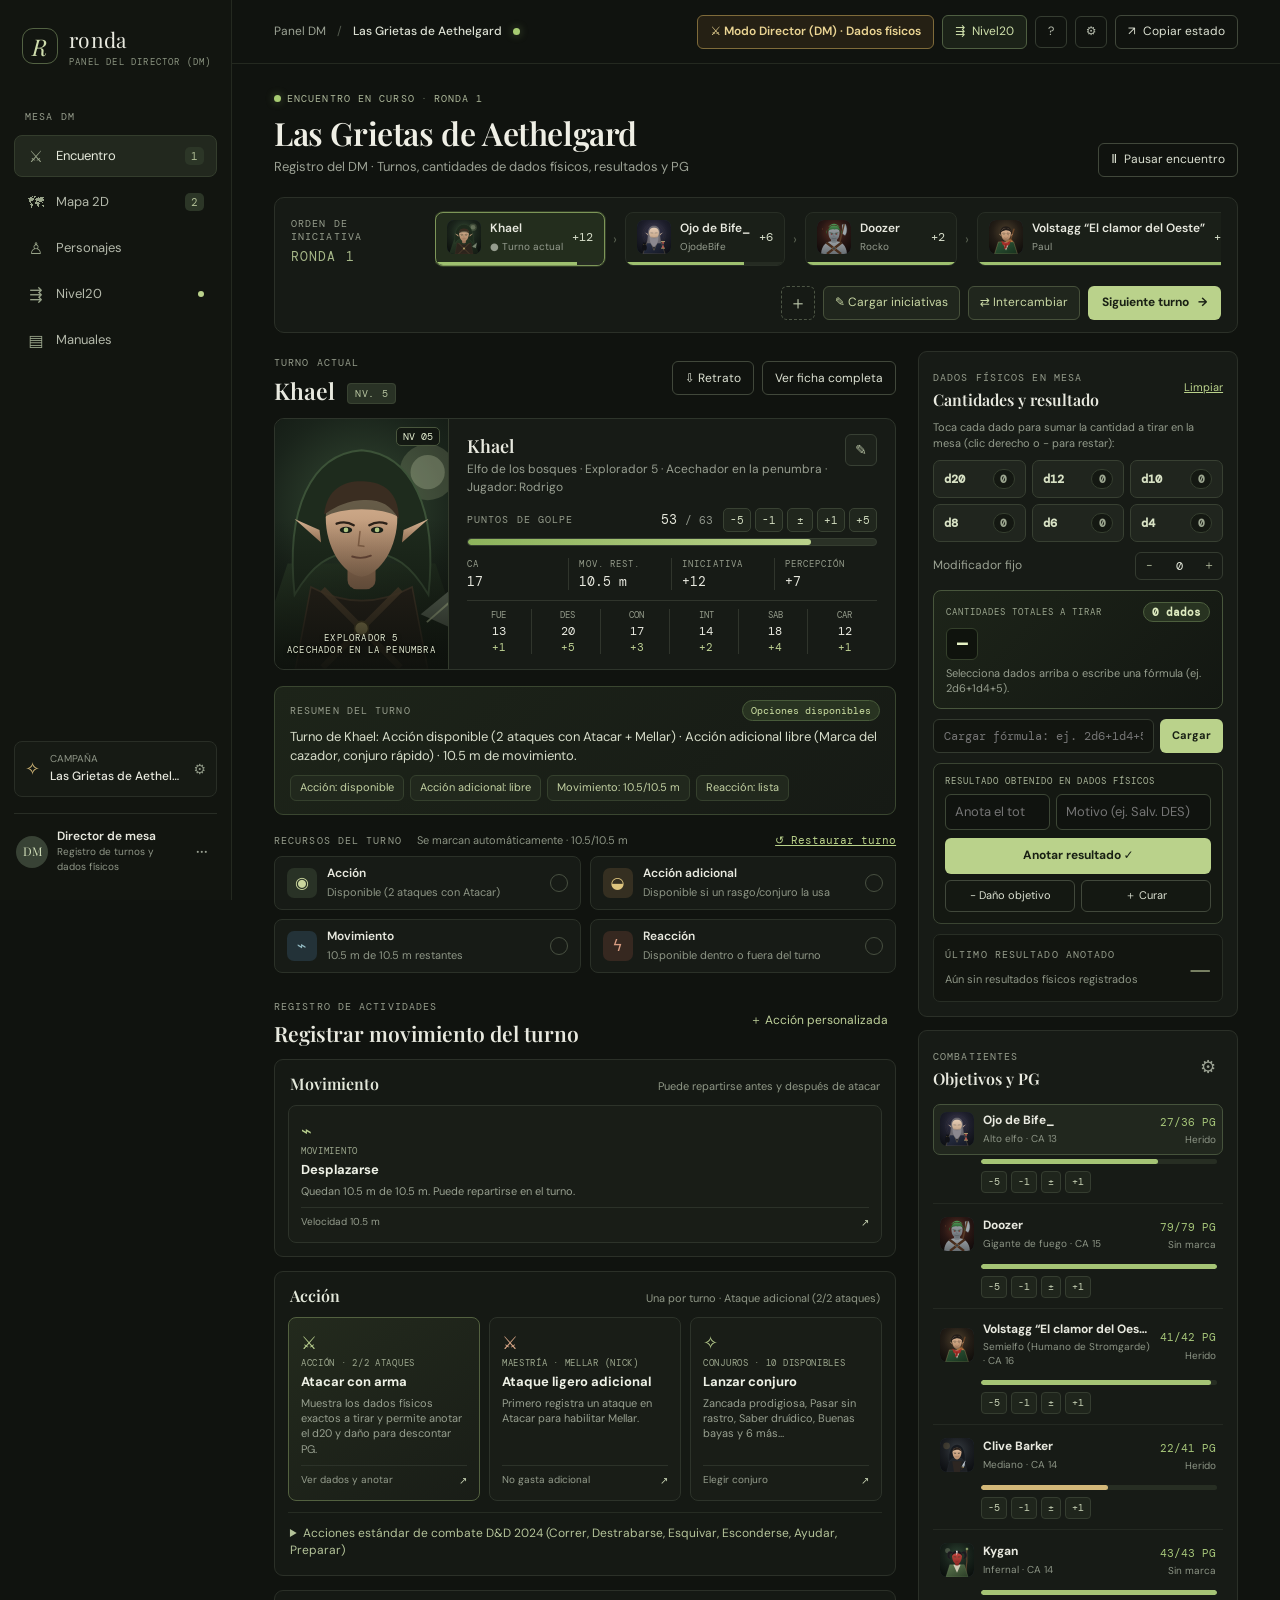
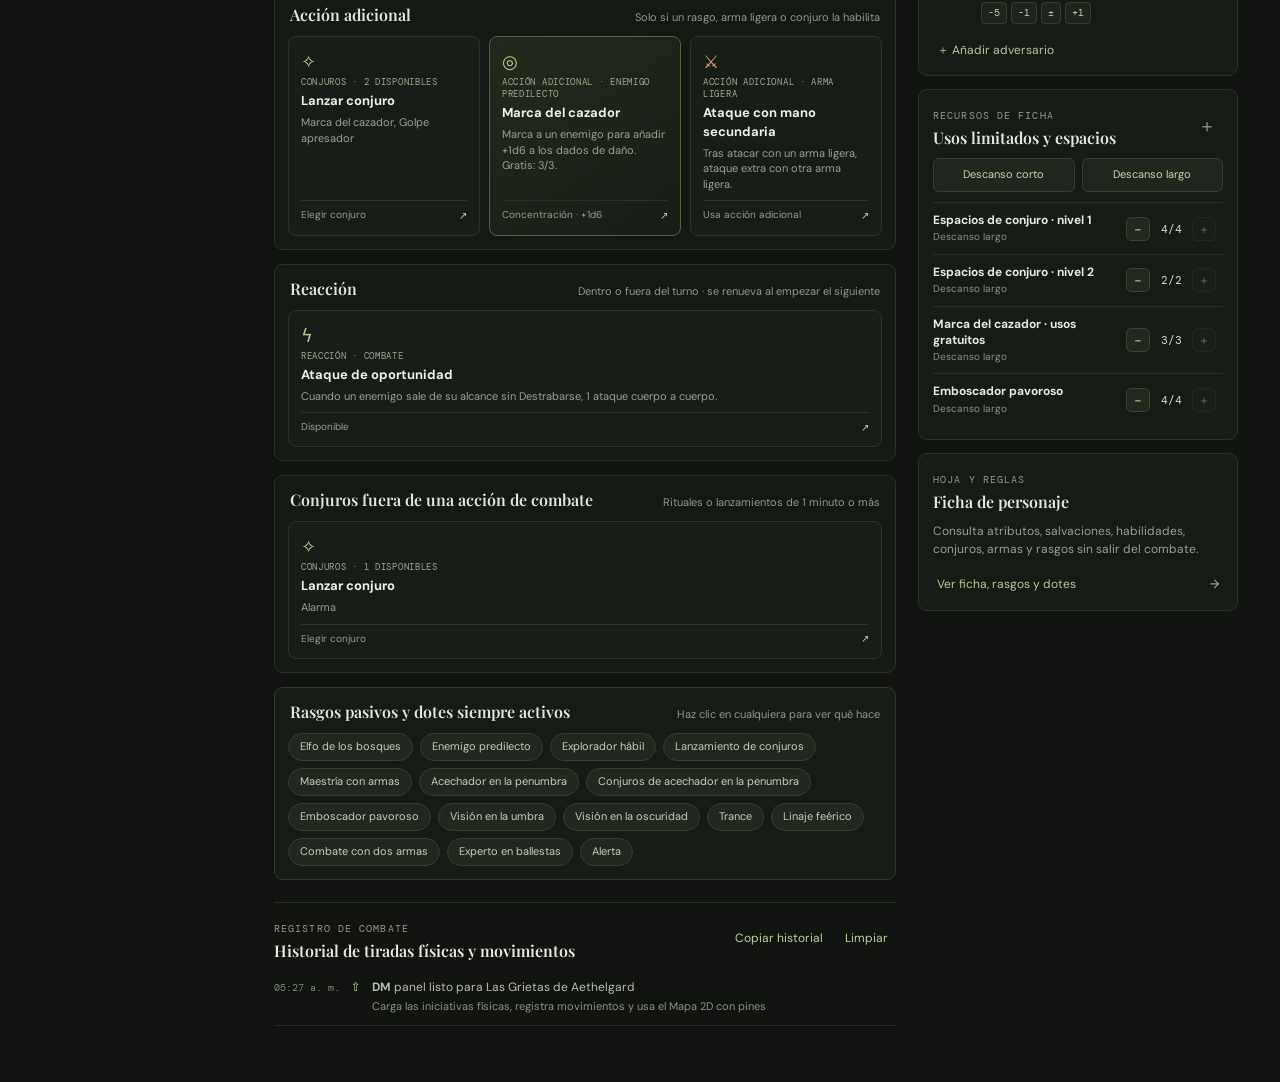
==== index.html @ b32a742f "Initial commit: Ronda DM D&D 2024 Chrome Extension + 2D Map + Fog of War" ====
<!doctype html>
<html lang="es">
<head>
  <meta charset="utf-8">
  <meta name="viewport" content="width=device-width, initial-scale=1">
  <meta name="theme-color" content="#10130f">
  <title>Ronda — Panel del DM · D&amp;D 2024</title>
  <link rel="preconnect" href="https://fonts.googleapis.com">
  <link rel="preconnect" href="https://fonts.gstatic.com" crossorigin>
  <link href="https://fonts.googleapis.com/css2?family=DM+Mono:wght@400;500&family=DM+Sans:wght@400;500;600;700&family=Playfair+Display:wght@600;700&display=swap" rel="stylesheet">
  <link rel="stylesheet" href="styles.css">
</head>
<body>
  <div class="app-shell">
    <aside class="sidebar">
      <a class="brand" href="#top" id="brandHome">
        <span class="brand-mark">R</span>
        <span>ronda<small>PANEL DEL DIRECTOR (DM)</small></span>
      </a>
      <div class="nav-label">MESA DM</div>
      <button type="button" class="nav-item active" id="encounterNav" title="Ir al encuentro (tecla 1)">
        <span>⚔</span> <span class="nav-text">Encuentro</span> <kbd>1</kbd>
      </button>
      <button type="button" class="nav-item" id="mapNav" title="Abrir Mapa 2D con pines (tecla 2)">
        <span>🗺</span> <span class="nav-text">Mapa 2D</span> <kbd>2</kbd>
      </button>
      <button type="button" class="nav-item" id="charactersNav" title="Importar o editar personajes">
        <span>♙</span> <span class="nav-text">Personajes</span>
      </button>
      <button type="button" class="nav-item" id="nivel20Nav" title="Enlace rápido a Nivel20">
        <span>⇶</span> <span class="nav-text">Nivel20</span> <span class="nav-dot"></span>
      </button>
      <button type="button" class="nav-item" id="manualsNav" title="Manuales y contenido JSON">
        <span>▤</span> <span class="nav-text">Manuales</span>
      </button>

      <div class="sidebar-bottom">
        <button type="button" class="campaign" id="campaignBtn" title="Ajustes de campaña y reinicio">
          <div class="campaign-icon">✧</div>
          <div>
            <small>CAMPAÑA</small>
            <b id="campaignSidebarName">Las Grietas de Aethelgard</b>
          </div>
          <span>⚙</span>
        </button>
        <div class="user-row">
          <div class="avatar">DM</div>
          <span>
            <strong>Director de mesa</strong>
            <small>Registro de turnos y dados físicos</small>
          </span>
          <button type="button" id="userOptionsBtn" aria-label="Ajustes de mesa" title="Ajustes de mesa">···</button>
        </div>
      </div>
    </aside>

    <main class="main" id="top">
      <header class="topbar">
        <div class="breadcrumb">
          Panel DM <span>/</span> <b id="breadcrumbName">Las Grietas de Aethelgard</b>
          <i class="live-dot" id="liveDot"></i>
        </div>
        <div class="top-actions">
          <span class="dm-mode-badge">⚔ Modo Director (DM) · Dados físicos</span>
          <button type="button" class="outline-btn n20-pill" id="syncNivel20TabBtn" hidden title="Leer y actualizar el personaje abierto en tu pestaña de Nivel20">
            ⟳ <span>Sincronizar Nivel20</span>
          </button>
          <button type="button" class="outline-btn n20-pill" id="nivel20TopBtn" title="Abrir campaña en Nivel20">
            ⇶ <span>Nivel20</span>
          </button>
          <button type="button" class="icon-btn" id="helpBtn" title="Guía rápida">?</button>
          <button type="button" class="icon-btn" id="settingsBtnTop" title="Ajustes y reinicio del encuentro">⚙</button>
          <button type="button" class="invite-btn" id="shareBtn" title="Copiar orden de iniciativa y estado">↗ <span>Copiar estado</span></button>
        </div>
      </header>

      <section class="content">
        <div class="page-heading">
          <div>
            <div class="eyebrow">
              <span class="live-dot"></span>
              <span id="encounterStatusLabel">ENCUENTRO EN CURSO</span>
              <span class="sep">·</span>
              <span id="eyebrowRound">RONDA 1</span>
            </div>
            <h1 id="campaignTitle">Las Grietas de Aethelgard</h1>
            <p id="campaignSubtitle">Registro del DM · Turnos, cantidades de dados físicos, resultados y PG</p>
          </div>
          <div class="heading-actions">
            <button type="button" class="outline-btn" id="finishBtn">Ⅱ <span>Pausar encuentro</span></button>
          </div>
        </div>

        <div class="initiative-strip">
          <div class="strip-title">
            ORDEN DE INICIATIVA
            <span id="roundLabel">RONDA 1</span>
          </div>
          <div class="initiative-list" id="initiativeList"></div>
          <div class="initiative-controls">
            <button type="button" class="add-combatant" id="addCombatant" title="Añadir adversario">＋</button>
            <button type="button" class="roll-initiative" id="editInitiativeBtn" title="Cargar iniciativas físicas manualmente y ordenar de mayor a menor">✎ Cargar iniciativas</button>
            <button type="button" class="roll-initiative" id="swapInitiativeBtn" title="Intercambiar lugar entre dos combatientes (ej. dote Alerta)">⇄ Intercambiar</button>
            <button type="button" class="next-turn" id="nextTurn" title="Avanzar al siguiente combatiente en iniciativa">Siguiente turno <span>→</span></button>
          </div>
        </div>

        <div class="swap-banner" id="swapBanner" hidden>
          <div>
            <b>⇄ Modo intercambio de iniciativa (dote Alerta)</b>
            <span id="swapBannerText">Haz clic en el primer combatiente en la barra de iniciativa y luego en el segundo para intercambiar sus puestos.</span>
          </div>
          <button type="button" class="outline-btn" id="cancelSwapBtn">Cancelar</button>
        </div>

        <div class="inspect-banner" id="inspectBanner" hidden>
          <div class="inspect-banner-text">
            <b>Modo inspección</b>
            <span id="inspectBannerDetail">Estás viendo otra ficha sin cambiar el orden de iniciativa. Puedes registrar su Reacción o ajustar sus PG.</span>
          </div>
          <div class="inspect-banner-actions">
            <button type="button" class="outline-btn" id="returnToActiveTurn">Volver al turno actual</button>
            <button type="button" class="primary-btn" id="setAsActiveTurn">Pasar turno aquí</button>
          </div>
        </div>

        <div class="battle-layout" id="encounterView">
          <div class="turn-column">
            <div class="section-head">
              <div>
                <span class="section-kicker" id="turnKicker">TURNO ACTUAL</span>
                <h2 id="characterHeading">Khael <span class="level-tag">NV. 5</span></h2>
              </div>
              <div class="head-btn-group">
                <button type="button" class="outline-btn" id="exportPortraitBtn" title="Descargar imagen del personaje">⇩ Retrato</button>
                <button type="button" class="outline-btn" id="sheetDetails">Ver ficha completa</button>
              </div>
            </div>

            <div class="character-card">
              <div class="char-portrait" id="charPortraitBox">
                <img id="charPortraitImg" class="portrait-img" alt="Retrato del personaje" hidden>
                <div class="portrait-overlay"></div>
                <div class="rune" id="charRune">✳</div>
                <div class="portrait-caption" id="portraitCaption">EXPLORADOR 5</div>
                <span class="portrait-level" id="portraitLevel">NV 05</span>
              </div>
              <div class="char-info">
                <div class="char-title">
                  <div>
                    <h3 id="charCardName">Khael</h3>
                    <div class="muted" id="charCardMeta">Elfo de los bosques · Explorador 5</div>
                  </div>
                  <button type="button" class="edit-btn" id="editCharacter" title="Editar combatiente y retrato">✎</button>
                </div>

                <div class="hp-row">
                  <span>PUNTOS DE GOLPE</span>
                  <div class="hp-controls">
                    <b id="hpText">53 <small>/ 63</small></b>
                    <div class="hp-quick-btns" id="cardHpBtns">
                      <button type="button" id="hpMinus5" title="Restar 5 PG">-5</button>
                      <button type="button" id="hpMinus1" title="Restar 1 PG">-1</button>
                      <button type="button" id="hpCustomBtn" title="Aplicar daño o curación exacta">±</button>
                      <button type="button" id="hpPlus1" title="Sumar 1 PG">+1</button>
                      <button type="button" id="hpPlus5" title="Sumar 5 PG">+5</button>
                    </div>
                  </div>
                </div>
                <div class="hp-bar"><i style="width:84%" id="hpBar"></i></div>

                <div class="stat-row">
                  <div><span>CA</span><b id="statAc">17</b></div>
                  <div><span>MOV. REST.</span><b id="statMove">10.5 m</b></div>
                  <div><span>INICIATIVA</span><b id="statInit">+12</b></div>
                  <div><span>PERCEPCIÓN</span><b id="statPerc">+7</b></div>
                </div>
                <div class="ability-row" id="abilityRow"></div>
                <div class="condition-badges" id="conditionBadges"></div>
              </div>
            </div>

            <div class="turn-guide" id="turnGuide">
              <div class="turn-guide-head">
                <span class="section-kicker">RESUMEN DEL TURNO</span>
                <span class="guide-badge" id="turnGuideStatus">Turno disponible</span>
              </div>
              <p id="turnGuideText"></p>
              <div class="guide-chips" id="turnGuideChips"></div>
            </div>

            <div class="resources">
              <div class="resource-label">
                <span>RECURSOS DEL TURNO <small id="resourceSummary">Se marcan automáticamente al registrar cada movimiento</small></span>
                <button type="button" class="mini-link" id="resetTurnResourcesBtn" title="Restaurar recursos de este turno">↺ Restaurar turno</button>
              </div>
              <div class="resource-grid">
                <div class="resource" data-resource="action">
                  <span class="resource-icon">◉</span>
                  <span><b>Acción</b><small>Disponible</small></span>
                  <i></i>
                </div>
                <div class="resource" data-resource="bonus">
                  <span class="resource-icon bonus-icon">◒</span>
                  <span><b>Acción adicional</b><small>Si un rasgo la permite</small></span>
                  <i></i>
                </div>
                <div class="resource" data-resource="movement">
                  <span class="resource-icon move-icon">⌁</span>
                  <span><b>Movimiento</b><small>10.5 m restantes</small></span>
                  <i></i>
                </div>
                <div class="resource" data-resource="reaction">
                  <span class="resource-icon react-icon">ϟ</span>
                  <span><b>Reacción</b><small>Disponible dentro o fuera de tu turno</small></span>
                  <i></i>
                </div>
              </div>
            </div>

            <div class="action-area">
              <div class="action-heading">
                <div>
                  <span class="section-kicker">REGISTRO DE ACTIVIDADES</span>
                  <h2>Registrar movimiento del turno</h2>
                </div>
                <button type="button" class="text-btn" id="customAction">＋ Acción personalizada</button>
              </div>

              <div class="action-categories" id="actionGrid">
                <section class="action-group" data-action-group="movement">
                  <div class="group-heading">
                    <b>Movimiento</b>
                    <small>Puede repartirse antes y después de atacar</small>
                  </div>
                  <div class="action-grid" id="movementActions"></div>
                </section>

                <section class="action-group" data-action-group="action">
                  <div class="group-heading">
                    <b>Acción</b>
                    <small id="mainActionGroupHint">Una por turno</small>
                  </div>
                  <div class="action-grid" id="mainActions"></div>
                  <details class="standard-actions-box">
                    <summary>Acciones estándar de combate D&amp;D 2024 (Correr, Destrabarse, Esquivar, Esconderse, Ayudar, Preparar)</summary>
                    <div class="action-grid standard-grid" id="standardActions"></div>
                  </details>
                </section>

                <section class="action-group" data-action-group="bonus">
                  <div class="group-heading">
                    <b>Acción adicional</b>
                    <small>Solo si un rasgo, arma ligera o conjuro la habilita</small>
                  </div>
                  <div class="action-grid" id="bonusActions"></div>
                </section>

                <section class="action-group" data-action-group="reaction">
                  <div class="group-heading">
                    <b>Reacción</b>
                    <small>Dentro o fuera del turno · se renueva al empezar el siguiente</small>
                  </div>
                  <div class="action-grid" id="reactionActions"></div>
                </section>

                <section class="action-group" data-action-group="other">
                  <div class="group-heading">
                    <b>Conjuros fuera de una acción de combate</b>
                    <small>Rituales o lanzamientos de 1 minuto o más</small>
                  </div>
                  <div class="action-grid" id="otherActions"></div>
                </section>

                <section class="action-group passive-group" data-action-group="passive">
                  <div class="group-heading">
                    <b>Rasgos pasivos y dotes siempre activos</b>
                    <small>Haz clic en cualquiera para ver qué hace</small>
                  </div>
                  <div class="passive-traits" id="passiveTraits"></div>
                </section>
              </div>
            </div>

            <div class="log-panel">
              <div class="log-head">
                <div>
                  <span class="section-kicker">REGISTRO DE COMBATE</span>
                  <b>Historial de tiradas físicas y movimientos</b>
                </div>
                <div class="log-actions">
                  <button type="button" class="text-btn" id="copyLogBtn">Copiar historial</button>
                  <button type="button" class="text-btn" id="clearLog">Limpiar</button>
                </div>
              </div>
              <div class="log-list" id="logList"></div>
            </div>
          </div>

          <aside class="right-column">
            <!-- PANEL DE DADOS FÍSICOS: CANTIDADES TOTALES + ANOTAR RESULTADO -->
            <div class="side-card dice-card" id="physicalDiceCard">
              <div class="side-card-head">
                <div>
                  <span class="section-kicker">DADOS FÍSICOS EN MESA</span>
                  <h3>Cantidades y resultado</h3>
                </div>
                <button type="button" class="mini-link" id="clearDicePoolBtn" title="Reiniciar selección de dados">Limpiar</button>
              </div>

              <p class="dice-helper-text">Toca cada dado para sumar la cantidad a tirar en la mesa (clic derecho o − para restar):</p>
              <div class="dice-counter-grid" id="diceCounterGrid">
                <button type="button" class="die-pick" data-die="20"><b>d20</b><span class="die-badge" data-count="20">0</span></button>
                <button type="button" class="die-pick" data-die="12"><b>d12</b><span class="die-badge" data-count="12">0</span></button>
                <button type="button" class="die-pick" data-die="10"><b>d10</b><span class="die-badge" data-count="10">0</span></button>
                <button type="button" class="die-pick" data-die="8"><b>d8</b><span class="die-badge" data-count="8">0</span></button>
                <button type="button" class="die-pick" data-die="6"><b>d6</b><span class="die-badge" data-count="6">0</span></button>
                <button type="button" class="die-pick" data-die="4"><b>d4</b><span class="die-badge" data-count="4">0</span></button>
              </div>

              <div class="modifier-row">
                <label for="modifier">Modificador fijo</label>
                <div>
                  <button type="button" id="minusMod">−</button>
                  <input id="modifier" value="0" inputmode="numeric">
                  <button type="button" id="plusMod">＋</button>
                </div>
              </div>

              <div class="physical-pool-box" id="physicalPoolBox">
                <div class="pool-top">
                  <span>CANTIDADES TOTALES A TIRAR</span>
                  <strong id="poolTotalDiceCount">0 dados</strong>
                </div>
                <div class="pool-formula-row">
                  <code id="poolFormulaDisplay">—</code>
                  <button type="button" class="copy-roll-mini" id="copyPoolFormulaBtn" hidden>📋 Copiar</button>
                </div>
                <small id="poolBreakdownText">Selecciona dados arriba o escribe una fórmula (ej. 2d6+1d4+5).</small>
              </div>

              <div class="custom-roll">
                <input id="customDice" placeholder="Cargar fórmula: ej. 2d6+1d4+5" aria-label="Fórmula de dados">
                <button type="button" id="loadCustomDice">Cargar</button>
              </div>

              <div class="physical-result-entry">
                <label for="physicalResultInput">RESULTADO OBTENIDO EN DADOS FÍSICOS</label>
                <div class="result-input-row">
                  <input id="physicalResultInput" type="number" placeholder="Anota el total sacado">
                  <input id="physicalResultNote" type="text" placeholder="Motivo (ej. Salv. DES)">
                </div>
                <div class="result-action-btns">
                  <button type="button" class="primary-btn" id="recordPhysicalRollBtn">Anotar resultado ✓</button>
                  <button type="button" class="outline-btn" id="applyPhysicalDamageBtn" title="Restar este resultado de los PG del objetivo seleccionado">− Daño objetivo</button>
                  <button type="button" class="outline-btn" id="applyPhysicalHealBtn" title="Sumar este resultado a los PG del objetivo seleccionado">＋ Curar</button>
                </div>
              </div>

              <div class="roll-result" id="rollResult">
                <span>ÚLTIMO RESULTADO ANOTADO</span>
                <b>—</b>
                <small>Aún sin resultados físicos registrados</small>
              </div>
            </div>

            <div class="side-card target-card">
              <div class="side-card-head">
                <div>
                  <span class="section-kicker">COMBATIENTES</span>
                  <h3>Objetivos y PG</h3>
                </div>
                <button type="button" class="more-btn" id="editInitiative" title="Cargar iniciativas">⚙</button>
              </div>
              <div id="targetList"></div>
              <button type="button" class="add-target" id="addTarget">＋ Añadir adversario</button>
            </div>

            <div class="side-card uses-card">
              <div class="side-card-head">
                <div>
                  <span class="section-kicker">RECURSOS DE FICHA</span>
                  <h3>Usos limitados y espacios</h3>
                </div>
                <button type="button" class="more-btn" id="addUseCounter" title="Añadir contador personalizado">＋</button>
              </div>
              <div class="rest-buttons">
                <button type="button" id="shortRest">Descanso corto</button>
                <button type="button" id="longRest">Descanso largo</button>
              </div>
              <div id="limitedUsesList"></div>
            </div>

            <div class="side-card notes-card">
              <div class="side-card-head">
                <div>
                  <span class="section-kicker">HOJA Y REGLAS</span>
                  <h3>Ficha de personaje</h3>
                </div>
              </div>
              <p class="passive-note">Consulta atributos, salvaciones, habilidades, conjuros, armas y rasgos sin salir del combate.</p>
              <button type="button" class="manage-link" id="manageFeatures">Ver ficha, rasgos y dotes <span>→</span></button>
            </div>
          </aside>
        </div>

        <!-- VISTA MAPA TÁCTICO 2D -->
        <section class="map-view" id="mapView" hidden>
          <div class="map-toolbar">
            <div class="map-toolbar-group">
              <button type="button" class="primary-btn" id="mapUploadBtn">⇧ Subir imagen de mapa</button>
              <input type="file" id="mapBgFileInput" accept="image/*" hidden>
              <button type="button" class="outline-btn" id="mapUrlBtn">🔗 URL de fondo</button>
              <button type="button" class="outline-btn" id="mapClearBgBtn" title="Quitar imagen de fondo">✕ Quitar fondo</button>
            </div>

            <div class="map-toolbar-group">
              <button type="button" class="outline-btn" id="mapAddMarkerBtn">📍 Añadir pin libre</button>
              <button type="button" class="outline-btn" id="mapMeasureBtn" title="Medir distancia entre dos puntos en metros">📏 Medir</button>
              <label class="map-check" title="Mostrar cuadrícula táctica (1 casilla = 1.5 m)">
                <input type="checkbox" id="mapGridToggle" checked>
                <span>Cuadrícula</span>
              </label>
              <label class="map-check" title="Ajustar los pines al centro de cada casilla al soltarlos">
                <input type="checkbox" id="mapSnapToggle" checked>
                <span>Imán</span>
              </label>
              <label class="map-check" title="Descontar automáticamente los metros movidos del turno actual al arrastrar un pin">
                <input type="checkbox" id="mapTrackMoveToggle" checked>
                <span>Descontar mov.</span>
              </label>
            </div>

            <div class="map-toolbar-group map-zoom-group">
              <label class="map-slider-label" title="Tamaño de cada casilla (1.5 m)">
                <span>Casilla</span>
                <input type="range" id="mapGridSize" min="32" max="110" value="56">
              </label>
              <button type="button" class="icon-btn" id="mapZoomOut" title="Alejar">−</button>
              <span class="map-zoom-val" id="mapZoomLabel">100%</span>
              <button type="button" class="icon-btn" id="mapZoomIn" title="Acercar">＋</button>
              <button type="button" class="outline-btn" id="mapResetViewBtn" title="Centrar y ajustar vista">Centrar</button>
            </div>
          </div>

          <div class="map-toolbar map-lighting-bar">
            <div class="map-toolbar-group">
              <label class="map-select-label" title="Condición de luz ambiental (afecta visión y niebla en la pantalla de jugadores)">
                <span>Iluminación</span>
                <select id="mapLightingSelect">
                  <option value="day">☀ Día · Luz brillante</option>
                  <option value="dim">🌆 Penumbra · Luz tenue</option>
                  <option value="night">🌙 Noche · Oscuridad exterior</option>
                  <option value="darkness">⬛ Oscuridad total · Mazmorra</option>
                </select>
              </label>
              <label class="map-check" title="Activar Niebla de Guerra en la pantalla de jugadores">
                <input type="checkbox" id="mapFogToggle" checked>
                <span>Niebla jugadores</span>
              </label>
              <label class="map-check" title="Mantener suavemente visible el terreno ya explorado (los enemigos fuera de visión siguen ocultos)">
                <input type="checkbox" id="mapFogMemoryToggle" checked>
                <span>Memoria explorada</span>
              </label>
              <label class="map-check" title="Dibujar los radios de visión y luz en tu pantalla DM">
                <input type="checkbox" id="mapShowVisionRingsToggle" checked>
                <span>Radios visión DM</span>
              </label>
              <button type="button" class="mini-btn" id="mapResetFogBtn" title="Volver a cubrir toda la memoria explorada">↺ Reiniciar niebla</button>
            </div>

            <div class="map-toolbar-group">
              <button type="button" class="outline-btn" id="syncPlayerCameraBtn" title="Centrar la cámara de la pestaña de jugadores como la del DM">◎ Sincronizar vista</button>
              <button type="button" class="outline-btn" id="openDmMapTabBtn" title="Abrir este Mapa DM en una pestaña aparte">🗺 Mapa DM aparte</button>
              <button type="button" class="primary-btn" id="openPlayerMapBtn" title="Abrir la pantalla compartible para jugadores con Niebla de Guerra">🖥 Pantalla Jugadores</button>
            </div>
          </div>

          <div class="map-workspace">
            <div class="map-viewport" id="mapViewport">
              <div class="map-stage" id="mapStage">
                <img id="mapBgImg" class="map-bg-img" alt="Mapa táctico 2D" hidden draggable="false">
                <div class="map-grid-overlay" id="mapGridOverlay"></div>
                <svg class="map-vision-svg" id="mapVisionSvg"></svg>
                <svg class="map-measure-svg" id="mapMeasureSvg" hidden>
                  <line id="mapMeasureLine" x1="0" y1="0" x2="0" y2="0"></line>
                  <circle id="mapMeasureStart" cx="0" cy="0" r="5"></circle>
                  <circle id="mapMeasureEnd" cx="0" cy="0" r="5"></circle>
                </svg>
                <div class="map-measure-badge" id="mapMeasureBadge" hidden>0 m</div>
                <div class="map-tokens-layer" id="mapTokensLayer"></div>
              </div>
              <div class="map-drag-distance" id="mapDragDistance" hidden>0 m</div>
              <div class="map-empty-hint" id="mapEmptyHint">
                <b>Tablero táctico 2D listo</b>
                <span>Sube una imagen de mapa o arrastra directamente los pines de tus personajes y enemigos sobre la cuadrícula (1 casilla = 1,5 m).</span>
              </div>
            </div>

            <aside class="map-sidepanel">
              <div class="side-card">
                <div class="side-card-head">
                  <div>
                    <span class="section-kicker">FIGURAS EN EL MAPA</span>
                    <h3>Pines de combatientes</h3>
                  </div>
                  <button type="button" class="mini-link" id="mapResetPinsBtn" title="Reordenar todos los pines en formación inicial">Alinear</button>
                </div>
                <div class="map-roster-list" id="mapRosterList"></div>
              </div>

              <div class="side-card">
                <div class="side-card-head">
                  <div>
                    <span class="section-kicker">MARCADORES DEL DM</span>
                    <h3>Pines libres</h3>
                  </div>
                  <button type="button" class="more-btn" id="mapAddMarkerSideBtn" title="Nuevo pin libre">＋</button>
                </div>
                <div class="map-markers-list" id="mapMarkersList"></div>
              </div>
            </aside>
          </div>
        </section>
      </section>
    </main>
  </div>

  <div class="toast" id="toast" role="status" aria-live="polite"></div>

  <!-- MODAL: REGISTRAR MOVIMIENTO / ATAQUE / CONJURO CON DADOS FÍSICOS -->
  <dialog id="actionDialog">
    <form method="dialog">
      <button type="button" class="dialog-close" data-close-dialog aria-label="Cerrar">×</button>
      <span class="section-kicker" id="dialogKicker">REGISTRAR ACTIVIDAD</span>
      <h2 id="dialogTitle">Ataque</h2>
      <p id="dialogDesc">Elige arma y objetivo, tira los dados físicos en la mesa y anota los resultados aquí.</p>

      <label class="field-label" id="weaponField">
        Arma
        <select id="weaponSelect"></select>
      </label>

      <label class="field-label" id="targetField">
        Objetivo
        <select id="targetSelect"></select>
      </label>

      <div class="roll-mode-row" id="rollModeField" hidden>
        <span class="field-caption">Condición de tirada d20</span>
        <div class="segmented" id="rollModeGroup">
          <button type="button" data-roll-mode="normal" class="active">Normal (1×d20)</button>
          <button type="button" data-roll-mode="advantage">Ventaja (2×d20)</button>
          <button type="button" data-roll-mode="disadvantage">Desventaja (2×d20)</button>
        </div>
      </div>

      <label class="field-label" id="spellSlotField" hidden>
        Espacio de conjuro / opción
        <select id="spellSlotSelect"></select>
      </label>

      <!-- Modificadores de clase -->
      <label class="dread-toggle" id="recklessToggle" hidden>
        <input type="checkbox" id="recklessAttack">
        <span>
          <b>Ataque temerario</b>
          <small>Ventaja en todos los ataques cuerpo a cuerpo con Fuerza este turno; los ataques contra él tendrán ventaja hasta su próximo turno.</small>
        </span>
      </label>

      <label class="dread-toggle" id="rageDamageToggle" hidden>
        <input type="checkbox" id="rageDamageCheck">
        <span>
          <b>Furia activa (+2 daño)</b>
          <small>Bonificador de daño por Furia en ataques cuerpo a cuerpo con Fuerza.</small>
        </span>
      </label>

      <label class="dread-toggle" id="frenzyToggle" hidden>
        <input type="checkbox" id="frenzyCheck">
        <span>
          <b>Frenesí (+2d6 daño · 1/turno)</b>
          <small>Mientras está en Furia y usa Ataque temerario, su primer impacto del turno suma +2d6.</small>
        </span>
      </label>

      <label class="dread-toggle" id="dreadToggle" hidden>
        <input type="checkbox" id="dreadDamage">
        <span>
          <b>Emboscador pavoroso (+2d6 psíquico · 1/turno)</b>
          <small>+2d6 psíquico · usos restantes</small>
        </span>
      </label>

      <label class="dread-toggle" id="sneakToggle" hidden>
        <input type="checkbox" id="sneakDamage">
        <span>
          <b>Ataque furtivo (+3d6 · 1/turno)</b>
          <small>Con arma sutil o a distancia si tiene ventaja o un aliado a 1,5 m.</small>
        </span>
      </label>

      <label class="dread-toggle" id="critToggle" hidden>
        <input type="checkbox" id="critDamageCheck">
        <span>
          <b>Impacto crítico (duplicar cantidad de dados físicos)</b>
          <small>Se marca solo si sacó 20 en el d20 físico; duplica todos los dados de daño.</small>
        </span>
      </label>

      <!-- CANTIDADES DE DADOS FÍSICOS + CAMPOS PARA ANOTAR RESULTADOS -->
      <div class="n20-cards-stack" id="physicalActionCards" hidden>
        <div class="n20-roll-card vertical" id="physicalAttackCard" hidden>
          <div class="n20-card-top">
            <div>
              <small id="n20AttackLabel">DADOS FÍSICOS DE ATAQUE</small>
              <div class="dice-qty-line">
                <code id="n20AttackFormula">1d20+8</code>
                <span class="qty-pill" id="n20AttackQty">1 dado físico</span>
              </div>
              <span class="n20-card-sub" id="n20AttackSub">Tira 1×d20 y suma +8</span>
            </div>
            <button type="button" class="copy-clip-btn" id="copyAttackFormulaBtn" title="Copiar fórmula">📋</button>
          </div>
          <div class="physical-inline-input">
            <label for="physicalAtkInput" id="physicalAtkInputLabel">Anota el resultado del d20 físico (1–20):</label>
            <input id="physicalAtkInput" type="number" min="1" max="20" placeholder="Ej. 14">
            <span class="hit-verdict" id="attackVerdictBadge">Sin anotar</span>
          </div>
        </div>

        <div class="n20-roll-card accent vertical" id="physicalDamageCard" hidden>
          <div class="n20-card-top">
            <div>
              <small id="n20DamageLabel">DADOS FÍSICOS DE DAÑO (CANTIDADES TOTALES)</small>
              <div class="dice-qty-line">
                <code id="n20DamageFormula">2d6+1d4+5</code>
                <span class="qty-pill" id="n20DamageQty">3 dados físicos</span>
              </div>
              <span class="n20-card-sub" id="n20DamageSub">Desglose de dados físicos a tirar</span>
            </div>
            <button type="button" class="copy-clip-btn" id="copyDamageFormulaBtn" title="Copiar fórmula">📋</button>
          </div>
          <div class="physical-inline-input">
            <label for="physicalDmgInput" id="physicalDmgInputLabel">Anota el total obtenido (con modificador incluido):</label>
            <input id="physicalDmgInput" type="number" min="0" placeholder="Ej. 16 (se aplica a los PG)">
          </div>
        </div>
      </div>

      <div class="dialog-buttons">
        <button type="button" class="outline-btn" id="cancelMarkBtn" hidden>Soltar marca</button>
        <button type="button" class="outline-btn" data-close-dialog>Cerrar</button>
        <button type="button" class="primary-btn" id="resolveAction">Registrar resultado <span>✓</span></button>
      </div>
    </form>
  </dialog>

  <!-- MODAL: SELECTOR DE CONJUROS -->
  <dialog id="spellPickerDialog">
    <form method="dialog">
      <button type="button" class="dialog-close" data-close-dialog aria-label="Cerrar">×</button>
      <span class="section-kicker">FICHA DEL PERSONAJE</span>
      <h2 id="spellPickerTitle">Elegir conjuro</h2>
      <p id="spellPickerSubtitle">Selecciona un conjuro para ver cuántos dados físicos tirar, descontar espacio y anotar el resultado.</p>
      <div class="spell-picker-list" id="spellPickerList"></div>
      <div class="dialog-buttons">
        <button type="button" class="outline-btn" data-close-dialog>Cerrar</button>
      </div>
    </form>
  </dialog>

  <!-- MODAL: AÑADIR CONTADOR DE USOS LIMITADOS -->
  <dialog id="usesDialog">
    <form method="dialog">
      <button type="button" class="dialog-close" data-close-dialog aria-label="Cerrar">×</button>
      <span class="section-kicker">RECURSOS DE FICHA</span>
      <h2>Añadir contador</h2>
      <p>Para un conjuro, objeto mágico, dote o rasgo con usos limitados.</p>
      <label class="field-label">Nombre<input id="useName" placeholder="Ej. Inspiración bárdica"></label>
      <div class="form-grid">
        <label class="field-label">Usos máximos<input id="useMax" type="number" min="1" value="3"></label>
        <label class="field-label">
          Se recupera con
          <select id="useReset">
            <option value="long">Descanso largo</option>
            <option value="short">Descanso corto</option>
            <option value="either">Corto o largo</option>
            <option value="never">No se restablece automáticamente</option>
          </select>
        </label>
      </div>
      <div class="dialog-buttons">
        <button type="button" class="outline-btn" data-close-dialog>Cancelar</button>
        <button type="button" class="primary-btn" id="saveUseCounter">Añadir <span>＋</span></button>
      </div>
    </form>
  </dialog>

  <!-- MODAL: ACCIÓN PERSONALIZADA -->
  <dialog id="customActionDialog">
    <form method="dialog">
      <button type="button" class="dialog-close" data-close-dialog aria-label="Cerrar">×</button>
      <span class="section-kicker">REGISTRO DE ACTIVIDADES</span>
      <h2>Nueva acción personalizada</h2>
      <p>Se guardará en la ficha del combatiente visible indicando qué dados físicos tirar.</p>
      <label class="field-label">Nombre<input id="customActionName" placeholder="Ej. Paso sombrío o Aliento de fuego"></label>
      <div class="form-grid">
        <label class="field-label">
          Tipo de recurso
          <select id="customActionKind">
            <option value="action">Acción</option>
            <option value="bonus">Acción adicional</option>
            <option value="reaction">Reacción</option>
            <option value="passive">Rasgo pasivo</option>
          </select>
        </label>
        <label class="field-label">
          Dados físicos (opcional)
          <input id="customActionDice" placeholder="Ej. 2d6+1d4+5">
        </label>
      </div>
      <label class="field-label">Descripción<input id="customActionDesc" placeholder="Qué efecto produce o cuándo se activa"></label>
      <div class="dialog-buttons">
        <button type="button" class="outline-btn" data-close-dialog>Cancelar</button>
        <button type="button" class="primary-btn" id="saveCustomAction">Guardar acción <span>＋</span></button>
      </div>
    </form>
  </dialog>

  <!-- MODAL: AJUSTE RÁPIDO DE PG -->
  <dialog id="hpDialog">
    <form method="dialog">
      <button type="button" class="dialog-close" data-close-dialog aria-label="Cerrar">×</button>
      <span class="section-kicker">PUNTOS DE GOLPE</span>
      <h2 id="hpDialogTitle">Ajustar PG</h2>
      <p id="hpDialogDesc">Aplica daño o curación exacta. Si tiene Concentración activa, se calculará la CD de Constitución.</p>
      <div class="form-grid">
        <label class="field-label">Cantidad<input id="hpDeltaInput" type="number" min="0" value="5"></label>
        <label class="field-label">
          Tipo
          <select id="hpDeltaType">
            <option value="damage">Daño (restar PG)</option>
            <option value="heal">Curación (sumar PG)</option>
            <option value="set">Establecer PG exactos</option>
          </select>
        </label>
      </div>
      <label class="field-label">Motivo (opcional)<input id="hpDeltaReason" placeholder="Ej. Bola de fuego, Curar heridas, trampa…"></label>
      <div class="dialog-buttons">
        <button type="button" class="outline-btn" data-close-dialog>Cancelar</button>
        <button type="button" class="primary-btn" id="applyHpDelta">Aplicar <span>✓</span></button>
      </div>
    </form>
  </dialog>

  <!-- MODAL: CARGA MANUAL DE INICIATIVAS -->
  <dialog id="initiativeDialog">
    <form method="dialog">
      <button type="button" class="dialog-close" data-close-dialog aria-label="Cerrar">×</button>
      <span class="section-kicker">ORDEN DE COMBATE</span>
      <h2>Cargar iniciativas de los dados físicos</h2>
      <p>Anota el total de iniciativa que sacó cada combatiente en la mesa. Al guardar se ordenan de mayor a menor; usa ↑/↓ para intercambiar posiciones (ej. dote Alerta).</p>
      <div class="init-edit-list" id="initEditList"></div>
      <div class="dialog-buttons">
        <button type="button" class="outline-btn" data-close-dialog>Cancelar</button>
        <button type="button" class="primary-btn" id="saveAllInitiatives">Ordenar de mayor a menor <span>✓</span></button>
      </div>
    </form>
  </dialog>

  <!-- MODAL: NIVEL20 -->
  <dialog id="nivel20Dialog">
    <form method="dialog">
      <button type="button" class="dialog-close" data-close-dialog aria-label="Cerrar">×</button>
      <span class="section-kicker">REFERENCIA · NIVEL20</span>
      <h2>Enlace de campaña en Nivel20</h2>
      <p>Guarda el enlace de tu campaña en Nivel20 para abrir las fichas originales rápidamente junto al Panel DM.</p>
      <label class="field-label">
        Enlace de tu campaña en Nivel20
        <input id="n20UrlInput" type="url" placeholder="https://nivel20.com/games/...">
      </label>
      <div class="n20-actions-grid">
        <button type="button" class="outline-btn" id="openN20SiteBtn">↗ Abrir Nivel20</button>
        <button type="button" class="outline-btn" id="copyInitOrderBtn">📋 Copiar iniciativa</button>
      </div>
      <div class="dialog-buttons">
        <button type="button" class="outline-btn" data-close-dialog>Cerrar</button>
        <button type="button" class="primary-btn" id="saveN20Settings">Guardar enlace <span>✓</span></button>
      </div>
    </form>
  </dialog>

  <!-- MODAL: IMPORTAR PERSONAJE -->
  <dialog id="importDialog">
    <form method="dialog">
      <button type="button" class="dialog-close" data-close-dialog aria-label="Cerrar">×</button>
      <span class="section-kicker">PERSONAJES EN LA MESA</span>
      <h2>Importar o editar personaje</h2>
      <p>Trae los datos de una hoja JSON o edita el combatiente actual manualmente.</p>
      <label class="field-label">
        Al importar un JSON:
        <select id="importModeSelect">
          <option value="add">Añadir como nuevo personaje al encuentro</option>
          <option value="replace">Actualizar el personaje visible actualmente</option>
        </select>
      </label>
      <div class="import-options">
        <button type="button" id="jsonImport">
          <span>⇧</span>
          <b>Importar archivo JSON</b>
          <small>Acepta nombre, nivel, clase, PG, CA, velocidad, imagen, atributos, rasgos, armas y conjuros.</small>
        </button>
        <button type="button" id="manualEntry">
          <span>✎</span>
          <b>Editar personaje actual a mano</b>
          <small>Modifica nombre, imagen, nivel, clase, PG, CA, velocidad e iniciativa.</small>
        </button>
        <input type="file" id="fileInput" accept=".json,application/json" hidden>
      </div>
    </form>
  </dialog>

  <!-- MODAL: EDITAR PERSONAJE -->
  <dialog id="editDialog">
    <form method="dialog">
      <button type="button" class="dialog-close" data-close-dialog aria-label="Cerrar">×</button>
      <span class="section-kicker">HOJA DE PERSONAJE</span>
      <h2>Editar combatiente</h2>
      <div class="form-grid">
        <label class="field-label">Nombre<input id="nameInput"></label>
        <label class="field-label">Nivel<input id="levelInput" type="number" min="1" max="20"></label>
        <label class="field-label span-2">Clase y subclase<input id="classInput"></label>
        <label class="field-label">PG actuales / máximos<input id="hpInput" placeholder="53/63"></label>
        <label class="field-label">Clase de armadura<input id="acInput" type="number" min="1"></label>
        <label class="field-label">Velocidad (m)<input id="speedInput" placeholder="10.5 m"></label>
        <label class="field-label">Bonificador de iniciativa<input id="initModInput" type="number"></label>
        <label class="field-label span-2">
          Imagen / Retrato (URL o ruta)
          <input id="avatarUrlInput" placeholder="Pega una URL de Nivel20 / Google o sube un archivo">
        </label>
      </div>
      <div class="n20-actions-grid">
        <button type="button" class="outline-btn" id="uploadAvatarBtn">⇧ Subir imagen local</button>
        <button type="button" class="outline-btn" id="searchGoogleEditBtn">🔍 Buscar en Google</button>
        <input type="file" id="avatarFileInput" accept="image/*" hidden>
      </div>
      <div class="dialog-buttons">
        <button type="button" class="outline-btn" data-close-dialog>Cancelar</button>
        <button type="button" class="primary-btn" id="saveCharacter">Guardar <span>✓</span></button>
      </div>
    </form>
  </dialog>

  <!-- MODAL: MANUALES Y CONTENIDO PROPIO -->
  <dialog id="manualDialog">
    <form method="dialog">
      <button type="button" class="dialog-close" data-close-dialog aria-label="Cerrar">×</button>
      <span class="section-kicker">BIBLIOTECA</span>
      <h2>Manuales y reglas</h2>
      <p>Organiza tus fuentes de campaña o importa acciones y rasgos propios desde JSON.</p>
      <div class="manual-list">
        <div>
          <span class="book-cover">PHB</span>
          <span><b>Manual del jugador</b><small>Reglas básicas · D&amp;D 2024</small></span>
          <button type="button" class="manual-add" data-manual="Manual del jugador">＋ Activar</button>
        </div>
        <div>
          <span class="book-cover red">DMG</span>
          <span><b>Guía del Dungeon Master</b><small>Reglas de referencia</small></span>
          <button type="button" class="manual-add" data-manual="Guía del Dungeon Master">＋ Activar</button>
        </div>
        <div>
          <span class="book-cover blue">JSON</span>
          <span><b>Contenido propio</b><small>Importa acciones y rasgos JSON al personaje visible</small></span>
          <button type="button" class="manual-add" id="customManual">⇧ Importar</button>
        </div>
      </div>
      <input type="file" id="manualFile" accept=".json,application/json" hidden>
    </form>
  </dialog>

  <!-- MODAL: MOVIMIENTO DEL TURNO -->
  <dialog id="movementDialog">
    <form method="dialog">
      <button type="button" class="dialog-close" data-close-dialog aria-label="Cerrar">×</button>
      <span class="section-kicker">MOVIMIENTO DEL TURNO</span>
      <h2>Registrar desplazamiento</h2>
      <p id="movementDesc">Anota cuántos metros se movió el personaje. Al confirmar se descontará automáticamente del recurso Movimiento.</p>
      <div class="quick-dist-row">
        <button type="button" class="mini-btn" data-dist="1.5">1.5 m (1 casilla)</button>
        <button type="button" class="mini-btn" data-dist="3">3 m</button>
        <button type="button" class="mini-btn" data-dist="4.5">4.5 m</button>
        <button type="button" class="mini-btn" data-dist="9">9 m</button>
        <button type="button" class="mini-btn" id="moveAllBtn">Todo</button>
      </div>
      <label class="field-label">Distancia recorrida (m)<input id="movementInput" type="number" min="0" step="0.5" value="3"></label>
      <label class="field-label">Nota de posición<input id="positionInput" placeholder="Hacia la puerta, junto a la columna…"></label>
      <div class="dialog-buttons">
        <button type="button" class="outline-btn" id="resetMovementBtn">Restaurar mov.</button>
        <button type="button" class="outline-btn" data-close-dialog>Cancelar</button>
        <button type="button" class="primary-btn" id="saveMovement">Registrar <span>→</span></button>
      </div>
    </form>
  </dialog>

  <!-- MODAL: AÑADIR ADVERSARIO -->
  <dialog id="combatantDialog">
    <form method="dialog">
      <button type="button" class="dialog-close" data-close-dialog aria-label="Cerrar">×</button>
      <span class="section-kicker">ENCUENTRO</span>
      <h2>Añadir adversario</h2>
      <div class="form-grid">
        <label class="field-label">Nombre<input id="enemyName" placeholder="Ej. Hobgoblin, Dragón rojo, Lobo"></label>
        <label class="field-label">Iniciativa física (opcional)<input id="enemyInitRoll" type="number" placeholder="Resultado (ej. 14)"></label>
        <label class="field-label">PG actuales / máximos<input id="enemyHp" value="25/25"></label>
        <label class="field-label">Clase de armadura<input id="enemyAc" type="number" value="15"></label>
        <label class="field-label">Velocidad (m)<input id="enemySpeed" value="9 m"></label>
        <label class="field-label">Mod. iniciativa<input id="enemyInit" type="number" value="1"></label>
        <label class="field-label">Bonificador ataque<input id="enemyAtk" type="number" value="5"></label>
        <label class="field-label">Daño del ataque<input id="enemyDmg" value="1d8+3"></label>
        <label class="field-label span-2">
          Imagen (URL opcional — si lo dejas vacío se busca automáticamente por nombre)
          <input id="enemyImageUrl" placeholder="Vacío = búsqueda automática por nombre">
        </label>
      </div>
      <div class="n20-actions-grid">
        <button type="button" class="outline-btn" id="uploadEnemyImgBtn">⇧ Subir imagen</button>
        <button type="button" class="outline-btn" id="searchEnemyGoogleBtn">🔍 Ver en Google Imágenes</button>
        <input type="file" id="enemyImageFile" accept="image/*" hidden>
      </div>
      <div class="dialog-buttons">
        <button type="button" class="outline-btn" data-close-dialog>Cancelar</button>
        <button type="button" class="primary-btn" id="saveEnemy">Añadir adversario <span>＋</span></button>
      </div>
    </form>
  </dialog>

  <!-- MODAL: AYUDA -->
  <dialog id="helpDialog">
    <form method="dialog">
      <button type="button" class="dialog-close" data-close-dialog aria-label="Cerrar">×</button>
      <span class="section-kicker">GUÍA DEL DM</span>
      <h2>Cómo dirigir la mesa con dados físicos</h2>
      <div class="help-list">
        <div>
          <b>1. Carga las iniciativas físicas</b>
          <p>Pulsa <b>✎ Cargar iniciativas</b>, escribe lo que sacó cada jugador y enemigo en la mesa y ordénalos de mayor a menor. Usa <b>⇄ Intercambiar</b> si alguien activa la dote <i>Alerta</i>.</p>
        </div>
        <div>
          <b>2. Registra cada movimiento y anota los dados físicos</b>
          <p>Al abrir un ataque, conjuro o acción, Ronda indica exactamente <b>cuántos dados físicos tirar</b> (ej. <code>2d6+1d4+5 · 3 dados</code>). Anota el d20 físico para comprobar si impacta la CA y luego anota el daño físico para descontarlo automáticamente de la barra de vida.</p>
        </div>
        <div>
          <b>3. Panel de Dados Físicos libre (derecha)</b>
          <p>Para salvaciones, trampas o pruebas sueltas, toca <code>d20..d4</code> para sumar cantidades, anota el total obtenido en la mesa y regístralo o aplícalo directo como daño o curación.</p>
        </div>
      </div>
      <div class="dialog-buttons">
        <button type="button" class="primary-btn" data-close-dialog>Entendido <span>✓</span></button>
      </div>
    </form>
  </dialog>

  <!-- MODAL: AJUSTES DE ENCUENTRO -->
  <dialog id="settingsDialog">
    <form method="dialog">
      <button type="button" class="dialog-close" data-close-dialog aria-label="Cerrar">×</button>
      <span class="section-kicker">MESA Y PERSISTENCIA</span>
      <h2>Ajustes del encuentro</h2>

      <label class="dread-toggle">
        <input type="checkbox" id="skipDefeatedCheck" checked>
        <span>
          <b>Saltar adversarios fuera de combate</b>
          <small>Al pulsar «Siguiente turno», omite automáticamente enemigos con 0 PG o derrotados.</small>
        </span>
      </label>

      <div class="n20-actions-grid">
        <button type="button" class="outline-btn" id="exportEncounterBtn">⇩ Exportar encuentro JSON</button>
        <button type="button" class="outline-btn" id="importEncounterBtn">⇧ Cargar encuentro JSON</button>
        <input type="file" id="encounterFileInput" accept=".json,application/json" hidden>
      </div>

      <div class="danger-zone">
        <div>
          <b>Reiniciar encuentro</b>
          <small>Restaura las 6 fichas originales de Las Grietas de Aethelgard, ronda 1 y elimina enemigos añadidos.</small>
        </div>
        <button type="button" class="danger-btn" id="resetEncounterBtn">Reiniciar todo</button>
      </div>

      <div class="dialog-buttons">
        <button type="button" class="primary-btn" data-close-dialog>Cerrar <span>✓</span></button>
      </div>
    </form>
  </dialog>

  <!-- MODAL: FICHA COMPLETA -->
  <dialog id="sheetDialog">
    <form method="dialog">
      <button type="button" class="dialog-close" data-close-dialog aria-label="Cerrar">×</button>
      <span class="section-kicker">FICHA DE PERSONAJE · NIVEL20</span>
      <h2 id="sheetTitle">Ficha</h2>
      <div id="sheetContent" class="sheet-content"></div>
      <div class="dialog-buttons">
        <button type="button" class="outline-btn" id="exportPortraitFromSheetBtn">⇩ Exportar imagen</button>
        <button type="button" class="primary-btn" data-close-dialog>Cerrar <span>✓</span></button>
      </div>
    </form>
  </dialog>

  <!-- MODAL: AÑADIR PIN LIBRE AL MAPA 2D -->
  <dialog id="mapMarkerDialog">
    <form method="dialog">
      <button type="button" class="dialog-close" data-close-dialog aria-label="Cerrar">×</button>
      <span class="section-kicker">MAPA 2D · MARCADOR</span>
      <h2>Nuevo pin en el mapa</h2>
      <p>Coloca puntos de interés, trampas, puertas, tesoros o zonas de conjuro.</p>
      <label class="field-label">Etiqueta<input id="markerLabelInput" placeholder="Ej. Trampa, Cofre, Fogata, NPC…"></label>
      <div class="form-grid">
        <label class="field-label">
          Icono
          <select id="markerIconSelect">
            <option value="📍">📍 Pin</option>
            <option value="⚠">⚠ Trampa / Peligro</option>
            <option value="💎">💎 Tesoro / Cofre</option>
            <option value="🚪">🚪 Puerta / Entrada</option>
            <option value="🔥">🔥 Fuego / Luz</option>
            <option value="✧">✧ Zona de conjuro</option>
            <option value="☠">☠ Calavera</option>
            <option value="⚑">⚑ Objetivo</option>
          </select>
        </label>
        <label class="field-label">
          Color
          <select id="markerColorSelect">
            <option value="#d3b878">Dorado</option>
            <option value="#df8d7f">Rojo</option>
            <option value="#bad28b">Verde</option>
            <option value="#88b8cc">Azul</option>
            <option value="#c49be0">Violeta</option>
          </select>
        </label>
      </div>
      <label class="dread-toggle">
        <input type="checkbox" id="markerDmOnlyCheck">
        <span>
          <b>Solo visible para el DM</b>
          <small>Oculta este pin en la Pantalla de Jugadores (ideal para trampas ocultas o notas secretas).</small>
        </span>
      </label>
      <div class="dialog-buttons">
        <button type="button" class="outline-btn" data-close-dialog>Cancelar</button>
        <button type="button" class="primary-btn" id="saveMapMarkerBtn">Colocar pin <span>＋</span></button>
      </div>
    </form>
  </dialog>

  <!-- MODAL: URL DE IMAGEN DE MAPA -->
  <dialog id="mapUrlDialog">
    <form method="dialog">
      <button type="button" class="dialog-close" data-close-dialog aria-label="Cerrar">×</button>
      <span class="section-kicker">MAPA 2D · FONDO</span>
      <h2>Cargar mapa desde URL</h2>
      <p>Pega el enlace directo de una imagen de mapa (PNG, JPG o WebP).</p>
      <label class="field-label">URL de la imagen<input id="mapBgUrlInput" type="url" placeholder="https://.../mapa-mazmorra.jpg"></label>
      <div class="dialog-buttons">
        <button type="button" class="outline-btn" data-close-dialog>Cancelar</button>
        <button type="button" class="primary-btn" id="applyMapUrlBtn">Cargar fondo <span>✓</span></button>
      </div>
    </form>
  </dialog>

  <script src="campaign-data.js"></script>
  <script src="app.js"></script>
</body>
</html>
---- styles.css ----
:root {
  --bg: #10130f;
  --panel: #171b16;
  --panel2: #1c211a;
  --panel3: #22281e;
  --border: #2b3028;
  --border-strong: #41493a;
  --muted: #989f91;
  --text: #e8e9df;
  --green: #bad28b;
  --green-dark: #192014;
  --gold: #d3b878;
  --red: #df8d7f;
  --blue: #94bcc7;
  --sans: 'DM Sans', system-ui, -apple-system, sans-serif;
  --serif: 'Playfair Display', Georgia, serif;
  --mono: 'DM Mono', ui-monospace, monospace;
}

* {
  box-sizing: border-box;
}

[hidden] {
  display: none !important;
}

.dm-mode-badge {
  height: 34px;
  display: inline-flex;
  align-items: center;
  padding: 0 12px;
  border-radius: 6px;
  border: 1px solid #7f6b3a;
  background: #252014;
  color: #ebd594;
  font-size: 12px;
  font-weight: 600;
  white-space: nowrap;
}

body {
  margin: 0;
  background: var(--bg);
  color: var(--text);
  font-family: var(--sans);
  font-size: 14px;
  line-height: 1.45;
}

button,
input,
select {
  font: inherit;
}

button {
  color: inherit;
  cursor: pointer;
}

kbd {
  font: 11px var(--mono);
  color: #aebc94;
  background: #2c3627;
  padding: 2px 6px;
  border-radius: 5px;
}

code {
  font: 12px var(--mono);
  color: #d6e4b3;
  background: #141812;
  padding: 2px 6px;
  border-radius: 4px;
}

.app-shell {
  min-height: 100vh;
  display: grid;
  grid-template-columns: 232px 1fr;
}

/* SIDEBAR */
.sidebar {
  background: #121510;
  border-right: 1px solid #242920;
  min-height: 100vh;
  padding: 24px 14px;
  display: flex;
  flex-direction: column;
  position: sticky;
  top: 0;
  height: 100vh;
}

.brand {
  display: flex;
  align-items: center;
  gap: 11px;
  margin: 0 0 42px 8px;
  color: var(--text);
  font-family: var(--serif);
  font-size: 21px;
  text-decoration: none;
  letter-spacing: 0.3px;
}

.brand-mark {
  width: 36px;
  height: 36px;
  border: 1px solid #536243;
  border-radius: 11px;
  display: grid;
  place-items: center;
  color: #cfddad;
  font-size: 23px;
  font-style: italic;
  flex-shrink: 0;
}

.brand small {
  display: block;
  font: 9px var(--mono);
  color: #8b9480;
  letter-spacing: 1.2px;
  margin-top: 2px;
}

.nav-label,
.section-kicker,
.eyebrow,
.resource-label,
.strip-title,
.action-type,
.hp-row > span,
.stat-row span,
.roll-result > span {
  font: 10px var(--mono);
  letter-spacing: 1.1px;
  color: #959c8b;
  text-transform: uppercase;
}

.nav-label {
  margin: 0 11px 10px;
}

.nav-item {
  width: 100%;
  height: 42px;
  text-align: left;
  background: none;
  border: 1px solid transparent;
  color: #b4b9ab;
  border-radius: 8px;
  padding: 0 12px;
  margin: 2px 0;
  font-size: 13px;
  display: flex;
  align-items: center;
  gap: 11px;
  transition: background 0.15s, border-color 0.15s, color 0.15s;
}

.nav-item:hover {
  background: #1b2018;
  color: #e6eadc;
}

.nav-item > span:first-child {
  font-size: 16px;
  color: #98a389;
  width: 18px;
  text-align: center;
  flex-shrink: 0;
}

.nav-item.active {
  background: #22281e;
  border-color: #343d2d;
  color: #e6eadc;
}

.nav-item kbd {
  margin-left: auto;
}

.nav-dot {
  width: 6px;
  height: 6px;
  background: var(--green);
  border-radius: 50%;
  margin-left: auto;
}

.sidebar-bottom {
  margin-top: auto;
}

.campaign {
  width: 100%;
  text-align: left;
  background: #161a14;
  display: flex;
  align-items: center;
  gap: 10px;
  border: 1px solid #292e26;
  border-radius: 8px;
  padding: 10px 10px;
  margin-bottom: 16px;
}

.campaign:hover {
  border-color: #4b5642;
}

.campaign-icon {
  font-size: 18px;
  color: var(--gold);
}

.campaign > div:nth-child(2) {
  flex: 1;
  min-width: 0;
}

.campaign small,
.user-row small {
  display: block;
  color: #8f9687;
  font-size: 10px;
  margin-bottom: 2px;
}

.campaign b {
  display: block;
  font-size: 12px;
  font-weight: 500;
  white-space: nowrap;
  overflow: hidden;
  text-overflow: ellipsis;
}

.campaign > span {
  color: #8d9684;
}

.user-row {
  border-top: 1px solid #282d25;
  padding: 14px 2px 0;
  display: flex;
  align-items: center;
  gap: 9px;
  font-size: 12px;
}

.avatar {
  width: 32px;
  height: 32px;
  display: grid;
  place-items: center;
  background: #384235;
  border-radius: 50%;
  color: #d2dfba;
  font-family: var(--serif);
  flex-shrink: 0;
}

.user-row > span {
  flex: 1;
  min-width: 0;
}

.user-row strong {
  display: block;
  font-size: 12px;
  font-weight: 600;
  white-space: nowrap;
  overflow: hidden;
  text-overflow: ellipsis;
}

.user-row button,
.more-btn {
  background: none;
  border: 1px solid transparent;
  border-radius: 6px;
  color: #9ba293;
  font-size: 18px;
  padding: 2px 6px;
}

.user-row button:hover,
.more-btn:hover {
  background: #22281e;
  color: #dce4c9;
}

/* MAIN & TOPBAR */
.main {
  min-width: 0;
}

.topbar {
  min-height: 64px;
  border-bottom: 1px solid #242920;
  display: flex;
  align-items: center;
  justify-content: space-between;
  gap: 12px;
  padding: 10px 4%;
  color: #9ca395;
  font-size: 12px;
  flex-wrap: wrap;
}

.breadcrumb b {
  color: #dde1d4;
  font-weight: 500;
}

.breadcrumb > span {
  color: #545b4f;
  padding: 0 8px;
}

.live-dot {
  display: inline-block;
  width: 7px;
  height: 7px;
  border-radius: 50%;
  background: #a7cc72;
  vertical-align: middle;
  box-shadow: 0 0 8px #a7cc7266;
}

.live-dot.paused {
  background: var(--gold);
  box-shadow: 0 0 8px #d3b87866;
}

.breadcrumb .live-dot {
  margin-left: 8px;
}

.top-actions {
  display: flex;
  align-items: center;
  gap: 8px;
  flex-wrap: wrap;
}

.icon-btn {
  width: 32px;
  height: 32px;
  background: none;
  border: 1px solid #353c31;
  border-radius: 6px;
  color: #b7bdae;
  display: grid;
  place-items: center;
}

.invite-btn,
.outline-btn {
  height: 34px;
  border: 1px solid #41483b;
  background: transparent;
  border-radius: 6px;
  padding: 0 12px;
  color: #dce1d2;
  font-size: 12px;
  display: inline-flex;
  align-items: center;
  gap: 7px;
  white-space: nowrap;
}

.outline-btn:hover,
.icon-btn:hover,
.invite-btn:hover {
  border-color: #748064;
  background: #1c2219;
}

.outline-btn.dm-active {
  border-color: #967f45;
  background: #282316;
  color: #ebd594;
}

.n20-pill {
  border-color: #4f5f42;
  background: #1b2218;
  color: #cfe0ab;
}

.content {
  max-width: 1420px;
  margin: auto;
  padding: 28px 4% 56px;
}

.page-heading {
  display: flex;
  align-items: flex-end;
  justify-content: space-between;
  gap: 16px;
  margin-bottom: 20px;
}

.eyebrow {
  font-size: 10px;
  color: #adb89a;
  display: flex;
  align-items: center;
  gap: 6px;
}

.eyebrow .sep {
  color: #606858;
}

.page-heading h1 {
  font: 600 32px var(--serif);
  letter-spacing: -0.4px;
  margin: 6px 0 4px;
  color: #efefe5;
}

.page-heading p {
  margin: 0;
  color: #9ba194;
  font-size: 13px;
}

/* INITIATIVE STRIP */
.initiative-strip {
  border: 1px solid var(--border);
  background: #161a15;
  border-radius: 10px;
  display: flex;
  align-items: center;
  flex-wrap: wrap;
  padding: 12px 16px;
  gap: 14px;
  margin-bottom: 18px;
}

.strip-title {
  width: 130px;
  flex-shrink: 0;
}

.strip-title span {
  display: block;
  color: #a6b788;
  margin-top: 5px;
  font-size: 13px;
}

.initiative-list {
  display: flex;
  align-items: center;
  gap: 8px;
  flex: 1 1 500px;
  min-width: 0;
  overflow-x: auto;
  padding: 2px 0 6px;
  scrollbar-width: thin;
  scrollbar-color: #3a4332 transparent;
}

.initiative-controls {
  display: flex;
  align-items: center;
  gap: 8px;
  margin-left: auto;
  flex-shrink: 0;
  flex-wrap: wrap;
}

.turn-chip {
  position: relative;
  min-height: 54px;
  display: flex;
  align-items: center;
  text-align: left;
  gap: 9px;
  padding: 6px 11px 9px;
  background: #1a1f18;
  border: 1px solid #282e25;
  border-radius: 8px;
  min-width: 152px;
  flex-shrink: 0;
  overflow: hidden;
  transition: border-color 0.15s, background 0.15s;
}

.turn-chip:hover {
  border-color: #515e45;
}

.turn-chip.active-turn {
  background: #232d1d;
  border-color: #7d9658;
  box-shadow: 0 0 0 1px #7d965844;
}

.turn-chip.inspected-turn:not(.active-turn) {
  background: #1d2529;
  border-color: #5d8491;
}

.turn-chip.swap-selected {
  border-color: var(--gold) !important;
  box-shadow: 0 0 0 2px #d3b87866 !important;
  background: #2c2718 !important;
}

.turn-chip.defeated-chip {
  opacity: 0.48;
}

.chip-avatar {
  width: 34px;
  height: 34px;
  display: grid;
  place-items: center;
  border-radius: 7px;
  background: #313c2a;
  color: #cee09e;
  font-weight: 700;
  flex-shrink: 0;
  overflow: hidden;
}

.chip-avatar img {
  width: 100%;
  height: 100%;
  object-fit: cover;
  display: block;
}

.chip-avatar.enemy {
  background: #3a2923;
  color: #e29d84;
}

.chip-avatar.ally {
  background: #24313a;
  color: #9cc4d1;
}

.turn-chip > span:nth-child(2) {
  flex: 1;
  min-width: 0;
}

.turn-chip b {
  display: block;
  font-size: 12px;
  font-weight: 600;
  white-space: nowrap;
  overflow: hidden;
  text-overflow: ellipsis;
}

.turn-chip small {
  display: block;
  color: #959c8e;
  font-size: 10px;
  margin-top: 2px;
  white-space: nowrap;
  overflow: hidden;
  text-overflow: ellipsis;
}

.turn-chip strong {
  font: 12px var(--mono);
  color: #d6ddc9;
  flex-shrink: 0;
}

.chip-hp-bar {
  position: absolute;
  left: 0;
  right: 0;
  bottom: 0;
  height: 3px;
  background: #252b22;
}

.chip-hp-bar i {
  display: block;
  height: 100%;
  background: #9ec06f;
  transition: width 0.25s;
}

.chip-hp-bar i.hp-mid {
  background: var(--gold);
}

.chip-hp-bar i.hp-low {
  background: var(--red);
}

.turn-arrow {
  color: #596152;
  flex-shrink: 0;
}

.add-combatant {
  border: 1px dashed #4d5645;
  background: none;
  color: #b7c2a6;
  width: 34px;
  height: 34px;
  border-radius: 6px;
  font-size: 18px;
}

.add-combatant:hover {
  border-color: var(--green);
  color: var(--green);
}

.roll-initiative {
  white-space: nowrap;
  border: 1px solid #47513b;
  background: #20261d;
  color: #c9d8a5;
  height: 34px;
  padding: 0 11px;
  border-radius: 6px;
  font-size: 12px;
}

.roll-initiative:hover {
  background: #2f3b28;
}

.roll-initiative.active-swap {
  border-color: var(--gold);
  background: #332c19;
  color: #f3de9b;
}

.next-turn {
  white-space: nowrap;
  border: 0;
  background: var(--green);
  color: var(--green-dark);
  height: 34px;
  padding: 0 14px;
  border-radius: 6px;
  font-weight: 700;
  font-size: 12px;
}

.next-turn:hover {
  background: #cae09e;
}

.next-turn span {
  margin-left: 6px;
}

/* SWAP & INSPECTION BANNERS */
.swap-banner,
.inspect-banner {
  display: flex;
  align-items: center;
  justify-content: space-between;
  gap: 14px;
  flex-wrap: wrap;
  padding: 12px 16px;
  margin-bottom: 18px;
  border-radius: 9px;
}

.swap-banner {
  border: 1px solid #8a733b;
  background: linear-gradient(135deg, #2b2415, #1b1812);
}

.swap-banner b {
  display: block;
  font-size: 13px;
  color: #f2da96;
  margin-bottom: 2px;
}

.swap-banner span {
  font-size: 12px;
  color: #d1c49f;
}

.inspect-banner {
  border: 1px solid #486470;
  background: linear-gradient(135deg, #1a2428, #161b18);
}

.inspect-banner-text b {
  display: block;
  font-size: 13px;
  color: #b8dce7;
  margin-bottom: 2px;
}

.inspect-banner-text span {
  font-size: 12px;
  color: #a9b8bd;
}

.inspect-banner-actions,
.head-btn-group {
  display: flex;
  gap: 8px;
  flex-wrap: wrap;
}

/* BATTLE LAYOUT */
.battle-layout {
  display: grid;
  grid-template-columns: minmax(480px, 1fr) 320px;
  gap: 22px;
}

.turn-column,
.right-column {
  min-width: 0;
}

.section-head,
.action-heading {
  display: flex;
  justify-content: space-between;
  align-items: center;
  gap: 12px;
  flex-wrap: wrap;
}

.section-head {
  margin: 0 0 12px;
}

.section-head h2,
.action-heading h2 {
  font: 600 23px var(--serif);
  margin: 4px 0 0;
}

.level-tag {
  vertical-align: 3px;
  font: 10px var(--mono);
  letter-spacing: 0.7px;
  color: #b7c4a0;
  background: #293225;
  border: 1px solid #394332;
  border-radius: 4px;
  padding: 3px 7px;
  margin-left: 6px;
}

/* CHARACTER CARD WITH PORTRAIT */
.character-card {
  min-height: 196px;
  border: 1px solid #2e352b;
  border-radius: 10px;
  background: var(--panel);
  display: flex;
  overflow: hidden;
}

.char-portrait {
  width: 174px;
  flex-shrink: 0;
  position: relative;
  display: flex;
  flex-direction: column;
  align-items: center;
  justify-content: flex-end;
  padding: 12px 10px;
  background: radial-gradient(ellipse at 53% 31%, #536245 0, #2f3a2b 28%, #1e261d 63%, #171b16 100%);
  border-right: 1px solid #333b2d;
  overflow: hidden;
}

.char-portrait.enemy-portrait {
  background: radial-gradient(ellipse at 53% 31%, #684237 0, #3e2822 32%, #241916 68%, #171b16 100%);
}

.portrait-img {
  position: absolute;
  inset: 0;
  width: 100%;
  height: 100%;
  object-fit: cover;
  object-position: center 20%;
  z-index: 0;
}

.portrait-overlay {
  position: absolute;
  inset: 0;
  background: linear-gradient(180deg, transparent 40%, #0d100ce8 100%);
  z-index: 1;
}

.rune {
  font-size: 40px;
  color: #d1dda7;
  z-index: 2;
  margin: auto 0;
  text-shadow: 0 0 22px #d0e69666;
}

.portrait-caption {
  font: 9px var(--mono);
  letter-spacing: 1.2px;
  text-align: center;
  color: #e4ebd2;
  line-height: 1.4;
  z-index: 2;
  white-space: pre-line;
  text-shadow: 0 1px 4px #000;
}

.portrait-level {
  position: absolute;
  top: 8px;
  right: 8px;
  font: 10px var(--mono);
  color: #e4efd0;
  background: #111510cc;
  border: 1px solid #49563d;
  padding: 2px 6px;
  border-radius: 5px;
  z-index: 2;
}

.char-info {
  padding: 15px 18px;
  flex: 1;
  min-width: 0;
}

.char-title {
  display: flex;
  justify-content: space-between;
  align-items: flex-start;
  gap: 10px;
}

.char-title h3 {
  font: 600 18px var(--serif);
  margin: 0 0 3px;
}

.muted {
  color: var(--muted);
  font-size: 12px;
}

.edit-btn {
  border: 1px solid #384034;
  background: #1d221b;
  color: #b7c2a4;
  border-radius: 6px;
  padding: 5px 9px;
}

.edit-btn:hover {
  border-color: #6c7a5c;
}

.hp-row {
  display: flex;
  justify-content: space-between;
  align-items: center;
  gap: 8px;
  flex-wrap: wrap;
  margin: 12px 0 6px;
}

.hp-controls {
  display: flex;
  align-items: center;
  gap: 10px;
}

.hp-controls > b {
  font: 13px var(--mono);
  color: #e6e8dc;
}

.hp-controls small {
  color: #92988d;
  font-size: 11px;
}

.hp-quick-btns {
  display: flex;
  gap: 4px;
}

.hp-quick-btns button {
  height: 24px;
  min-width: 26px;
  padding: 0 6px;
  border: 1px solid #394233;
  background: #20261d;
  border-radius: 5px;
  font: 11px var(--mono);
  color: #d2ddc0;
}

.hp-quick-btns button:hover {
  border-color: #778a5d;
  background: #2c3626;
}

.hp-bar {
  height: 8px;
  background: #2a3126;
  border-radius: 999px;
  overflow: hidden;
  border: 1px solid #353d30;
}

.hp-bar i {
  display: block;
  height: 100%;
  background: linear-gradient(90deg, #8db35c, #bad28b);
  border-radius: 999px;
  transition: width 0.28s ease, background 0.25s ease;
}

.hp-bar i.hp-mid {
  background: linear-gradient(90deg, #b8984c, #e0c376);
}

.hp-bar i.hp-low {
  background: linear-gradient(90deg, #b85648, #e48d7e);
}

.stat-row {
  display: grid;
  grid-template-columns: repeat(4, 1fr);
  margin-top: 12px;
}

.stat-row > div {
  border-right: 1px solid #30352c;
  padding-left: 10px;
}

.stat-row > div:first-child {
  padding-left: 0;
}

.stat-row > div:last-child {
  border: 0;
}

.stat-row span {
  display: block;
  font-size: 9px;
}

.stat-row b {
  display: block;
  font: 13px var(--mono);
  margin-top: 3px;
}

.ability-row {
  display: grid;
  grid-template-columns: repeat(6, 1fr);
  gap: 4px;
  margin-top: 10px;
  border-top: 1px solid #30352c;
  padding-top: 8px;
}

.ability-row > span {
  text-align: center;
  border-right: 1px solid #30352c;
  padding: 0 2px;
}

.ability-row > span:last-child {
  border: 0;
}

.ability-row small {
  display: block;
  font: 9px var(--mono);
  color: #959c8b;
}

.ability-row b {
  display: block;
  font: 12px var(--mono);
  margin-top: 2px;
}

.ability-row i {
  display: block;
  margin-top: 1px;
  font: 11px var(--mono);
  font-style: normal;
  color: #bfd293;
}

.condition-badges {
  display: flex;
  flex-wrap: wrap;
  gap: 6px;
  margin-top: 10px;
}

.condition-badges:empty {
  display: none;
}

.condition-pill {
  display: inline-flex;
  align-items: center;
  gap: 6px;
  font-size: 11px;
  padding: 4px 9px;
  border-radius: 999px;
  border: 1px solid #596945;
  background: #232c1d;
  color: #dce9be;
}

.condition-pill.warn {
  border-color: #825b49;
  background: #2f201b;
  color: #f0beab;
}

.condition-pill.conc {
  border-color: #6b633c;
  background: #2b2718;
  color: #edd89c;
}

.condition-pill button {
  background: none;
  border: 0;
  color: inherit;
  padding: 0 2px;
  font-size: 13px;
  opacity: 0.8;
}

.condition-pill button:hover {
  opacity: 1;
}

/* TURN GUIDE */
.turn-guide {
  margin-top: 16px;
  padding: 13px 15px;
  border-radius: 9px;
  border: 1px solid #3a4630;
  background: linear-gradient(135deg, #1d2419, #161a15);
}

.turn-guide-head {
  display: flex;
  justify-content: space-between;
  align-items: center;
  gap: 8px;
  margin-bottom: 6px;
}

.guide-badge {
  font: 10px var(--mono);
  padding: 3px 8px;
  border-radius: 999px;
  background: #283321;
  border: 1px solid #485b3a;
  color: #cde0a3;
}

.guide-badge.done {
  background: #242921;
  border-color: #3a4035;
  color: #a4ab9c;
}

.turn-guide p {
  margin: 0;
  font-size: 13px;
  color: #d6dcc9;
  line-height: 1.5;
}

.guide-chips {
  display: flex;
  flex-wrap: wrap;
  gap: 6px;
  margin-top: 9px;
}

.guide-chip {
  font-size: 11px;
  padding: 4px 9px;
  border-radius: 6px;
  background: #21281d;
  border: 1px solid #35402d;
  color: #c3d1a3;
}

.guide-chip.spent {
  opacity: 0.52;
  text-decoration: line-through;
}

/* PASSIVE TURN RESOURCES (NOT CLICKABLE TO SPEND) */
.resources {
  margin: 18px 0 22px;
}

.resource-label {
  display: flex;
  justify-content: space-between;
  align-items: baseline;
  gap: 10px;
  margin-bottom: 9px;
  flex-wrap: wrap;
}

.resource-label small {
  font-family: var(--sans);
  letter-spacing: 0;
  text-transform: none;
  color: #8c9484;
  font-size: 11px;
  margin-left: 8px;
}

.resource-grid {
  display: grid;
  grid-template-columns: 1fr 1fr;
  gap: 9px;
}

.resource {
  min-height: 54px;
  background: #171b16;
  border: 1px solid #2b3128;
  border-radius: 8px;
  display: flex;
  align-items: center;
  text-align: left;
  padding: 8px 12px;
  gap: 10px;
  cursor: default;
  user-select: none;
  transition: opacity 0.2s, border-color 0.2s;
}

.resource-icon {
  display: grid;
  place-items: center;
  width: 30px;
  height: 30px;
  border-radius: 7px;
  color: #c9d59c;
  background: #293226;
  font-size: 16px;
  flex-shrink: 0;
}

.bonus-icon {
  color: #ddc47e;
  background: #352f21;
}

.move-icon {
  color: #92b9c1;
  background: #233238;
}

.react-icon {
  color: #d99d82;
  background: #362820;
}

.resource > span:nth-child(2) {
  flex: 1;
  min-width: 0;
}

.resource b {
  display: block;
  font-size: 12px;
  font-weight: 600;
}

.resource small {
  display: block;
  color: #8e9686;
  font-size: 11px;
  margin-top: 2px;
}

.resource > i {
  width: 18px;
  height: 18px;
  border: 1px solid #485041;
  border-radius: 50%;
  font-style: normal;
  font-size: 11px;
  color: #20291c;
  display: grid;
  place-items: center;
  flex-shrink: 0;
}

.resource.used {
  opacity: 0.56;
  border-color: #262b23;
}

.resource.used > i {
  background: #a8c77c;
  border-color: #a8c77c;
}

/* ACTIONS */
.action-heading {
  margin-bottom: 12px;
}

.action-heading h2 {
  font-size: 21px;
}

.text-btn {
  border: 0;
  background: none;
  color: #bfd19b;
  font-size: 12px;
  padding: 5px 8px;
  border-radius: 5px;
}

.text-btn:hover {
  color: #e6f0d1;
  background: #1f251b;
}

.action-categories {
  display: grid;
  gap: 14px;
}

.action-group {
  border: 1px solid var(--border);
  border-radius: 9px;
  background: #151914;
  padding: 13px;
}

.group-heading {
  display: flex;
  align-items: baseline;
  justify-content: space-between;
  gap: 12px;
  margin: 0 2px 10px;
}

.group-heading b {
  font: 600 16px var(--serif);
  color: #e3e8da;
}

.group-heading small {
  font-size: 11px;
  color: #909887;
  text-align: right;
}

.action-grid {
  display: grid;
  grid-template-columns: repeat(auto-fit, minmax(175px, 1fr));
  gap: 9px;
}

.action-card {
  min-height: 118px;
  position: relative;
  text-align: left;
  display: flex;
  flex-direction: column;
  align-items: flex-start;
  background: #191d17;
  border: 1px solid #2d332a;
  border-radius: 8px;
  padding: 12px;
  transition: border-color 0.15s, background 0.15s, transform 0.15s;
}

.action-card:hover:not(:disabled) {
  border-color: #6c7f54;
  background: #20271c;
  transform: translateY(-1px);
}

.action-card.featured {
  border-color: #536140;
  background: linear-gradient(145deg, #232a1d, #191d17);
}

.action-card.exhausted {
  opacity: 0.5;
}

.action-icon {
  font-size: 18px;
  color: #b7cd8d;
  margin-bottom: 7px;
  height: 20px;
}

.action-icon.dual {
  color: #d6a485;
}

.action-type {
  font-size: 9px;
  letter-spacing: 0.7px;
  color: #9da88e;
  margin-bottom: 4px;
}

.action-card > b {
  font-size: 13px;
  margin-bottom: 4px;
  color: #eef1e6;
}

.action-card > small {
  font-size: 11px;
  color: #98a090;
  line-height: 1.4;
  margin-bottom: 8px;
}

.action-meta {
  margin-top: auto;
  border-top: 1px solid #2c3229;
  width: 100%;
  padding-top: 7px;
  font-size: 10px;
  color: #959d8d;
  display: flex;
  justify-content: space-between;
  align-items: center;
  gap: 6px;
}

.action-meta i {
  font: 10px var(--mono);
  font-style: normal;
  color: #c5d0b1;
}

.card-delete-btn {
  position: absolute;
  top: 8px;
  right: 8px;
  border: 0;
  background: transparent;
  color: #9d8272;
  font-size: 15px;
  line-height: 1;
  padding: 2px 5px;
  border-radius: 4px;
}

.card-delete-btn:hover {
  background: #33221d;
  color: #eeb09c;
}

.standard-actions-box {
  margin-top: 11px;
  border-top: 1px solid #262c23;
  padding-top: 9px;
}

.standard-actions-box summary {
  cursor: pointer;
  font-size: 12px;
  color: #b4c399;
  user-select: none;
  padding: 3px 2px;
}

.standard-actions-box summary:hover {
  color: #d8e5bb;
}

.standard-grid {
  margin-top: 10px;
}

.passive-group {
  background: #171b16;
  border-color: #30372b;
}

.passive-traits {
  display: flex;
  flex-wrap: wrap;
  gap: 7px;
}

.passive-trait {
  font-size: 11px;
  color: #c4cdb7;
  background: #22281f;
  border: 1px solid #353e2f;
  border-radius: 999px;
  padding: 5px 11px;
  cursor: pointer;
}

.passive-trait:hover {
  border-color: #6b7d55;
  color: #e6edd8;
}

/* COMBAT LOG */
.log-panel {
  margin-top: 22px;
  border-top: 1px solid #2a3027;
  padding-top: 14px;
}

.log-head {
  display: flex;
  justify-content: space-between;
  align-items: center;
  gap: 10px;
}

.log-head > div > b {
  display: block;
  font: 600 16px var(--serif);
  margin-top: 3px;
}

.log-actions {
  display: flex;
  gap: 6px;
}

.log-list {
  margin-top: 8px;
  max-height: 360px;
  overflow-y: auto;
}

.log-entry {
  display: flex;
  align-items: flex-start;
  gap: 11px;
  padding: 10px 0;
  border-bottom: 1px solid #242a22;
  font-size: 12px;
  color: #b7bcb0;
}

.log-time {
  font: 10px var(--mono);
  color: #828a7a;
  padding-top: 2px;
  flex-shrink: 0;
}

.log-symbol {
  color: #c3d391;
  flex-shrink: 0;
}

.log-symbol.hit {
  color: #dfa584;
}

.log-entry small {
  display: block;
  color: #8b9384;
  font-size: 11px;
  margin-top: 3px;
}

/* RIGHT COLUMN */
.right-column {
  display: flex;
  flex-direction: column;
  gap: 13px;
}

.side-card {
  border: 1px solid var(--border);
  background: var(--panel);
  border-radius: 9px;
  padding: 14px;
}

.side-card-head {
  display: flex;
  justify-content: space-between;
  align-items: center;
  margin-bottom: 10px;
}

.side-card-head h3 {
  font: 600 16px var(--serif);
  margin: 3px 0 0;
}

.dm-tag {
  font: 9px var(--mono);
  padding: 3px 7px;
  border-radius: 999px;
  border: 1px solid #8a733b;
  background: #2b2415;
  color: #ebd594;
}

/* TARGETS WITH PORTRAITS & HP BARS */
.target-wrapper {
  border-bottom: 1px solid #242922;
  padding: 5px 0 8px;
}

.target-wrapper:last-child {
  border-bottom: 0;
}

.target-row {
  display: flex;
  width: 100%;
  align-items: center;
  text-align: left;
  gap: 9px;
  border: 1px solid transparent;
  border-radius: 7px;
  background: transparent;
  padding: 6px;
}

.target-row:hover {
  background: #1d221b;
}

.target-row.selected {
  background: #21271e;
  border-color: #46533c;
}

.target-row.defeated {
  opacity: 0.55;
}

.target-token {
  width: 34px;
  height: 34px;
  border-radius: 7px;
  display: grid;
  place-items: center;
  font: 14px var(--serif);
  background: #392a22;
  color: #e2a687;
  flex-shrink: 0;
  overflow: hidden;
}

.target-token img {
  width: 100%;
  height: 100%;
  object-fit: cover;
  display: block;
}

.target-token.ally {
  background: #28333b;
  color: #a4bec7;
}

.target-name {
  flex: 1;
  min-width: 0;
}

.target-name b {
  font-size: 12px;
  display: block;
  white-space: nowrap;
  overflow: hidden;
  text-overflow: ellipsis;
}

.target-name small,
.target-hp small {
  font-size: 10px;
  color: #8c9485;
  display: block;
  margin-top: 2px;
}

.target-hp {
  text-align: right;
  flex-shrink: 0;
}

.target-hp i {
  font: 11px var(--mono);
  font-style: normal;
  color: #a7c77a;
  white-space: nowrap;
}

.target-hp.marked i,
.target-hp.marked small {
  color: #e1cc81;
}

.target-hp-bar {
  height: 5px;
  background: #272e23;
  border-radius: 999px;
  overflow: hidden;
  margin: 4px 6px 2px 48px;
}

.target-hp-bar i {
  display: block;
  height: 100%;
  background: #a5c475;
  border-radius: 999px;
  transition: width 0.25s ease;
}

.target-hp-bar i.hp-mid {
  background: var(--gold);
}

.target-hp-bar i.hp-low {
  background: var(--red);
}

.target-subcontrols {
  display: flex;
  align-items: center;
  justify-content: space-between;
  gap: 6px;
  padding: 5px 6px 2px 48px;
  flex-wrap: wrap;
}

.target-hp-mini {
  display: flex;
  gap: 4px;
}

.target-hp-mini button {
  height: 22px;
  padding: 0 6px;
  border: 1px solid #353d30;
  background: #1f251c;
  border-radius: 4px;
  font: 10px var(--mono);
  color: #cbd5b8;
}

.target-hp-mini button:hover {
  border-color: #6d7f55;
}

.target-hp-mini button.remove-enemy-btn {
  color: #d79687;
  border-color: #4b322c;
}

.target-hp-mini button.remove-enemy-btn:hover {
  background: #34211c;
}

.enemy-defeated {
  display: inline-flex;
  align-items: center;
  gap: 5px;
  color: #939b8a;
  font-size: 11px;
  cursor: pointer;
}

.enemy-defeated input {
  accent-color: var(--green);
}

.empty-targets {
  font-size: 12px;
  line-height: 1.5;
  color: #8b9384;
  padding: 6px 2px;
}

.add-target,
.manage-link {
  border: 0;
  background: transparent;
  color: #b7c698;
  font-size: 12px;
  text-align: left;
  padding: 8px 4px 2px;
}

.add-target:hover,
.manage-link:hover {
  color: #dce9be;
}

.manage-link {
  width: 100%;
  display: flex;
  justify-content: space-between;
}

/* LIMITED USES */
.rest-buttons {
  display: grid;
  grid-template-columns: 1fr 1fr;
  gap: 7px;
  margin-bottom: 10px;
}

.rest-buttons button {
  background: #20261d;
  border: 1px solid #363f30;
  border-radius: 6px;
  color: #c8d5aa;
  font-size: 11px;
  padding: 8px 6px;
}

.rest-buttons button:hover {
  border-color: #71835d;
  background: #283123;
}

.uses-empty {
  color: #8d9585;
  font-size: 11px;
  line-height: 1.5;
  margin: 6px 0;
}

.limited-use-row {
  display: grid;
  grid-template-columns: minmax(0, 1fr) auto auto;
  align-items: center;
  gap: 7px;
  border-top: 1px solid #292f27;
  padding: 9px 0;
}

.limited-use-row > span:first-child {
  min-width: 0;
}

.limited-use-row > span:first-child b {
  display: block;
  font-size: 12px;
  line-height: 1.35;
}

.limited-use-row > span:first-child small {
  display: block;
  color: #8b9383;
  font-size: 10px;
  margin-top: 2px;
}

.use-controls {
  display: flex;
  align-items: center;
  gap: 5px;
}

.use-controls button,
.remove-use {
  width: 24px;
  height: 24px;
  border: 1px solid #394233;
  border-radius: 5px;
  background: #22291e;
  color: #c6d59f;
}

.use-controls button:disabled {
  opacity: 0.35;
  cursor: default;
}

.use-count {
  font: 11px var(--mono);
  min-width: 32px;
  text-align: center;
  color: #d4ddc4;
}

.remove-use {
  border: 0;
  background: transparent;
  color: #b48978;
  font-size: 16px;
  padding: 0;
}

/* PHYSICAL DICE COUNTER & RESULT CARD */
.mini-link {
  border: 0;
  background: none;
  color: var(--green);
  font-size: 11px;
  padding: 0;
  text-decoration: underline;
}

.dice-helper-text {
  font-size: 11px;
  color: #939b8b;
  margin: 0 0 9px;
  line-height: 1.4;
}

.dice-counter-grid {
  display: grid;
  grid-template-columns: repeat(3, 1fr);
  gap: 6px;
  margin-bottom: 10px;
}

.die-pick {
  position: relative;
  height: 38px;
  border: 1px solid #384032;
  background: #20251e;
  border-radius: 7px;
  color: #d8e2c5;
  font: 600 12px var(--mono);
  display: flex;
  align-items: center;
  justify-content: space-between;
  padding: 0 10px;
  transition: border-color 0.15s, background 0.15s;
}

.die-pick:hover {
  background: #2d3826;
  border-color: #6b7d53;
}

.die-pick.has-qty {
  border-color: #849c5e;
  background: #27331f;
}

.die-badge {
  min-width: 22px;
  height: 20px;
  padding: 0 5px;
  border-radius: 999px;
  background: #141812;
  border: 1px solid #353e2f;
  color: #9ba58f;
  font: 600 11px var(--mono);
  display: grid;
  place-items: center;
}

.die-pick.has-qty .die-badge {
  background: var(--green);
  border-color: var(--green);
  color: var(--green-dark);
}

.physical-pool-box {
  margin: 10px 0;
  padding: 11px 12px;
  border-radius: 8px;
  border: 1px solid #48563c;
  background: linear-gradient(135deg, #1d2419, #131712);
}

.pool-top {
  display: flex;
  justify-content: space-between;
  align-items: center;
  gap: 8px;
  margin-bottom: 6px;
}

.pool-top span {
  font: 9px var(--mono);
  letter-spacing: 1px;
  color: #9ba68e;
}

.pool-top strong {
  font: 600 11px var(--mono);
  color: #dce9be;
  background: #283321;
  border: 1px solid #4d5f3e;
  border-radius: 999px;
  padding: 2px 8px;
}

.pool-formula-row {
  display: flex;
  align-items: center;
  justify-content: space-between;
  gap: 8px;
}

.pool-formula-row code {
  font: 600 17px var(--mono);
  color: #e6f2c4;
  background: #0f130d;
  border: 1px solid #34402b;
  padding: 4px 10px;
  border-radius: 6px;
}

.physical-pool-box small {
  display: block;
  margin-top: 6px;
  font-size: 11px;
  color: #969e8e;
  line-height: 1.4;
}

.physical-result-entry {
  margin: 10px 0;
  padding: 11px;
  border-radius: 8px;
  border: 1px solid #3a4432;
  background: #141812;
}

.physical-result-entry > label {
  display: block;
  font: 9px var(--mono);
  letter-spacing: 1px;
  color: #a9b599;
  margin-bottom: 7px;
}

.result-input-row {
  display: grid;
  grid-template-columns: 105px 1fr;
  gap: 6px;
  margin-bottom: 8px;
}

.result-input-row input {
  height: 36px;
  min-width: 0;
  background: #10130f;
  border: 1px solid #3d4736;
  border-radius: 6px;
  padding: 0 9px;
  color: #edf1e4;
  font-size: 13px;
  outline: 0;
}

.result-input-row input:focus {
  border-color: #8ca366;
}

.result-action-btns {
  display: grid;
  grid-template-columns: 1fr 1fr;
  gap: 6px;
}

.result-action-btns .primary-btn {
  grid-column: 1 / 3;
  justify-content: center;
}

.result-action-btns .outline-btn {
  justify-content: center;
  height: 32px;
  font-size: 11px;
  padding: 0 8px;
}

.n20-roll-card.vertical {
  display: flex;
  flex-direction: column;
  align-items: stretch;
  gap: 10px;
}

.n20-card-top {
  display: flex;
  align-items: flex-start;
  justify-content: space-between;
  gap: 10px;
}

.dice-qty-line {
  display: flex;
  align-items: center;
  gap: 8px;
  flex-wrap: wrap;
}

.qty-pill {
  font: 600 11px var(--mono);
  color: #dce9be;
  background: #283321;
  border: 1px solid #4d5f3e;
  border-radius: 999px;
  padding: 3px 9px;
}

.physical-inline-input {
  display: grid;
  grid-template-columns: 1fr auto;
  align-items: center;
  gap: 6px 10px;
  padding-top: 9px;
  border-top: 1px solid #2e3628;
}

.physical-inline-input label {
  grid-column: 1 / 3;
  font-size: 11px;
  color: #b7c2a7;
}

.physical-inline-input input {
  height: 36px;
  background: #10130f;
  border: 1px solid #44503b;
  border-radius: 6px;
  padding: 0 10px;
  color: #eef2e5;
  font: 600 14px var(--mono);
  outline: 0;
}

.physical-inline-input input:focus {
  border-color: var(--green);
}

.hit-verdict {
  font: 600 11px var(--mono);
  padding: 5px 10px;
  border-radius: 6px;
  background: #21261e;
  border: 1px solid #394233;
  color: #9ba392;
  white-space: nowrap;
}

.hit-verdict.hit {
  background: #24331c;
  border-color: #749150;
  color: #d6eaac;
}

.hit-verdict.crit {
  background: #362d16;
  border-color: #c7a64c;
  color: #fae08c;
}

.hit-verdict.miss {
  background: #331e1b;
  border-color: #935246;
  color: #f0b5a8;
}

.custom-roll {
  display: flex;
  gap: 6px;
  margin: 0 0 10px;
}

.custom-roll input {
  min-width: 0;
  flex: 1;
  height: 34px;
  background: #121510;
  border: 1px solid #343b30;
  border-radius: 6px;
  padding: 0 10px;
  color: #e3e7d9;
  font: 12px var(--mono);
  outline: 0;
}

.custom-roll input:focus {
  border-color: #81925f;
}

.custom-roll button {
  border: 0;
  background: var(--green);
  color: var(--green-dark);
  border-radius: 6px;
  padding: 0 12px;
  font-size: 11px;
  font-weight: 700;
}

.roll-result {
  min-height: 68px;
  background: #121510;
  border: 1px solid #282e25;
  border-radius: 7px;
  display: grid;
  grid-template-columns: 1fr auto;
  align-items: center;
  gap: 2px 10px;
  padding: 9px 11px;
}

.roll-result > b {
  grid-column: 2;
  grid-row: 1 / 3;
  font: 26px var(--serif);
  color: #d4e2ae;
}

.roll-result > small {
  font-size: 11px;
  color: #8e9686;
  grid-column: 1;
}

.copy-roll-mini {
  grid-column: 1 / 3;
  justify-self: start;
  margin-top: 4px;
  border: 1px solid #3b4633;
  background: #1b2218;
  color: #c5d69f;
  border-radius: 4px;
  padding: 2px 8px;
  font-size: 10px;
}

.modifier-row {
  display: flex;
  justify-content: space-between;
  align-items: center;
  margin-top: 10px;
  font-size: 12px;
  color: #9ba293;
}

.modifier-row > div {
  height: 28px;
  border: 1px solid #343b30;
  border-radius: 6px;
  display: flex;
  align-items: center;
}

.modifier-row button {
  background: none;
  border: 0;
  color: #b4be9f;
  width: 26px;
  height: 100%;
}

.modifier-row input {
  width: 34px;
  border: 0;
  background: none;
  color: #e2e6d9;
  text-align: center;
  font: 12px var(--mono);
  outline: 0;
}

.passive-note {
  font-size: 12px;
  line-height: 1.5;
  color: #979f90;
  margin: 4px 0 10px;
}

.manual-callout {
  display: flex;
  gap: 11px;
  padding: 14px;
  border: 1px solid #3c4330;
  background: linear-gradient(125deg, #24291d, #1a1e17);
  border-radius: 9px;
}

.book-icon {
  color: var(--gold);
  font-size: 20px;
}

.manual-callout b {
  font: 600 14px var(--serif);
}

.manual-callout p {
  font-size: 11px;
  color: #9aa191;
  line-height: 1.5;
  margin: 4px 0 8px;
}

.manual-callout button {
  border: 0;
  background: none;
  padding: 0;
  color: #c7d79c;
  font-size: 12px;
}

/* TOAST */
.toast {
  position: fixed;
  bottom: 24px;
  left: 50%;
  transform: translate(-50%, 15px);
  opacity: 0;
  pointer-events: none;
  background: #d4e2b5;
  color: #192015;
  padding: 11px 18px;
  border-radius: 8px;
  font-size: 13px;
  font-weight: 600;
  box-shadow: 0 8px 30px #0008;
  transition: 0.2s;
  z-index: 100;
}

.toast.show {
  opacity: 1;
  transform: translate(-50%, 0);
}

/* DIALOGS */
dialog {
  width: min(510px, calc(100% - 28px));
  max-height: calc(100vh - 36px);
  overflow-y: auto;
  background: #1a1e18;
  color: var(--text);
  border: 1px solid #3c4536;
  border-radius: 12px;
  padding: 24px;
  box-shadow: 0 24px 80px #000c;
}

dialog::backdrop {
  background: #080a08bf;
  backdrop-filter: blur(4px);
}

dialog form {
  position: relative;
}

dialog h2 {
  font: 600 24px var(--serif);
  margin: 6px 0 8px;
}

dialog p {
  font-size: 13px;
  color: #a1a899;
  line-height: 1.55;
  margin: 6px 0 14px;
}

.auth-error {
  color: #f0a496 !important;
  font-weight: 600;
  margin: 4px 0 0 !important;
}

.dialog-close {
  position: absolute;
  right: -4px;
  top: -8px;
  background: none;
  border: 0;
  color: #9ba292;
  font-size: 24px;
  padding: 4px 8px;
}

.dialog-close:hover {
  color: #e6ebdc;
}

.field-label {
  display: block;
  color: #b8bfb0;
  font-size: 12px;
  margin: 12px 0;
}

.field-caption {
  display: block;
  color: #b8bfb0;
  font-size: 12px;
  margin-bottom: 6px;
}

.field-label select,
.field-label input {
  display: block;
  width: 100%;
  height: 38px;
  margin-top: 6px;
  border: 1px solid #3a4234;
  background: #121510;
  color: #e3e7d9;
  border-radius: 6px;
  padding: 0 10px;
  outline: 0;
}

.field-label input:focus,
.field-label select:focus {
  border-color: #849761;
}

.roll-mode-row {
  margin: 12px 0;
}

.segmented {
  display: grid;
  grid-template-columns: repeat(3, 1fr);
  gap: 6px;
}

.segmented button {
  height: 34px;
  border: 1px solid #394233;
  background: #141812;
  color: #adb5a3;
  border-radius: 6px;
  font-size: 12px;
}

.segmented button.active {
  background: #2b3623;
  border-color: #7c9358;
  color: #e4efd0;
  font-weight: 600;
}

/* NIVEL20 COPYABLE ROLL CARDS */
.n20-cards-stack {
  display: grid;
  gap: 10px;
  margin: 14px 0;
}

.n20-roll-card {
  display: flex;
  align-items: center;
  justify-content: space-between;
  gap: 12px;
  padding: 13px 14px;
  border-radius: 9px;
  border: 1px solid #48563c;
  background: linear-gradient(135deg, #1d2419, #141812);
}

.n20-roll-card.accent {
  border-color: #6f7c4a;
  background: linear-gradient(135deg, #252b1c, #171b14);
}

.n20-roll-card small {
  display: block;
  font: 9px var(--mono);
  letter-spacing: 1px;
  color: #a2ae94;
  margin-bottom: 4px;
}

.n20-roll-card code {
  display: inline-block;
  font: 600 18px var(--mono);
  color: #e5f2c2;
  background: #10140e;
  border: 1px solid #38442e;
  padding: 4px 10px;
  border-radius: 6px;
}

.n20-card-sub {
  display: block;
  font-size: 11px;
  color: #9ba391;
  margin-top: 5px;
}

.copy-clip-btn {
  height: 38px;
  padding: 0 14px;
  border: 1px solid #728852;
  background: #2b3722;
  color: #e5f1c8;
  border-radius: 7px;
  font-size: 12px;
  font-weight: 600;
  white-space: nowrap;
  flex-shrink: 0;
}

.copy-clip-btn:hover {
  background: #394a2d;
  border-color: var(--green);
}

.dread-toggle {
  display: flex;
  align-items: flex-start;
  gap: 10px;
  padding: 10px;
  border: 1px solid #3b4131;
  background: #20241c;
  border-radius: 7px;
  margin: 9px 0;
  color: #d7dfc8;
  font-size: 12px;
  cursor: pointer;
}

.dread-toggle input {
  accent-color: var(--green);
  margin-top: 3px;
  flex-shrink: 0;
}

.dread-toggle b,
.dread-toggle small {
  display: block;
}

.dread-toggle small {
  font-size: 11px;
  color: #99a190;
  margin-top: 2px;
}

.action-outcome {
  border: 1px solid #536342;
  background: #242c20;
  border-radius: 7px;
  padding: 11px 13px;
  color: #dce9be;
  font-size: 13px;
  line-height: 1.5;
  margin: 12px 0;
}

.dialog-buttons {
  display: flex;
  justify-content: flex-end;
  gap: 8px;
  margin-top: 18px;
  flex-wrap: wrap;
}

.dialog-buttons.between {
  justify-content: space-between;
}

.btn-group-inline {
  display: flex;
  gap: 8px;
}

.primary-btn {
  height: 36px;
  border: 0;
  border-radius: 6px;
  background: var(--green);
  color: var(--green-dark);
  padding: 0 15px;
  font-size: 12px;
  font-weight: 700;
  display: inline-flex;
  align-items: center;
  gap: 7px;
}

.primary-btn:hover:not(:disabled) {
  background: #cae09e;
}

.primary-btn:disabled {
  opacity: 0.45;
  cursor: default;
}

.mini-btn {
  height: 30px;
  border: 1px solid #444f3b;
  background: #20261d;
  color: #cddba7;
  border-radius: 6px;
  padding: 0 10px;
  font-size: 11px;
}

.mini-btn:hover {
  border-color: #798c5c;
  background: #2a3324;
}

.danger-zone {
  margin-top: 16px;
  padding: 12px;
  border: 1px solid #5a342c;
  background: #231714;
  border-radius: 8px;
  display: flex;
  align-items: center;
  justify-content: space-between;
  gap: 12px;
}

.danger-zone b {
  display: block;
  font-size: 13px;
  color: #f0b6a6;
}

.danger-zone small {
  display: block;
  font-size: 11px;
  color: #b7958b;
  margin-top: 2px;
}

.danger-btn {
  height: 34px;
  border: 1px solid #965245;
  background: #3d211b;
  color: #f4c6b9;
  border-radius: 6px;
  padding: 0 12px;
  font-size: 12px;
  font-weight: 600;
  white-space: nowrap;
}

.danger-btn:hover {
  background: #532c24;
}

.n20-actions-grid {
  display: grid;
  grid-template-columns: 1fr 1fr;
  gap: 8px;
  margin-top: 10px;
}

.n20-actions-grid .outline-btn {
  justify-content: center;
}

.quick-dist-row {
  display: flex;
  flex-wrap: wrap;
  gap: 6px;
  margin: 10px 0 4px;
}

.import-options {
  display: grid;
  gap: 9px;
  margin: 14px 0;
}

.import-options button {
  display: grid;
  grid-template-columns: 38px 1fr;
  text-align: left;
  align-items: center;
  min-height: 64px;
  border: 1px solid #343c30;
  border-radius: 8px;
  background: #20251e;
  padding: 10px 12px;
  color: #dfe3d5;
}

.import-options button:hover {
  border-color: #728254;
}

.import-options button > span {
  grid-row: 1 / 3;
  font-size: 20px;
  color: #c5d79b;
}

.import-options b {
  font-size: 13px;
}

.import-options small {
  font-size: 11px;
  color: #939b8b;
  margin-top: 2px;
}

.manual-list > div {
  display: flex;
  align-items: center;
  gap: 11px;
  border-bottom: 1px solid #2c3229;
  padding: 11px 0;
}

.book-cover {
  width: 38px;
  height: 44px;
  background: #58634b;
  border-radius: 4px;
  display: grid;
  place-items: center;
  font: 10px var(--mono);
  color: #e6e8d9;
  flex-shrink: 0;
}

.book-cover.red {
  background: #70473b;
}

.book-cover.blue {
  background: #3d5961;
}

.manual-list > div > span:nth-child(2) {
  flex: 1;
}

.manual-list b,
.manual-list small {
  display: block;
}

.manual-list b {
  font-size: 13px;
}

.manual-list small {
  color: #939b8b;
  font-size: 11px;
  margin-top: 2px;
}

.manual-add {
  border: 1px solid #48523b;
  background: transparent;
  color: #c1d29a;
  border-radius: 6px;
  padding: 7px 10px;
  font-size: 11px;
}

.manual-add:hover:not(:disabled) {
  background: #262f20;
}

.form-grid {
  display: grid;
  grid-template-columns: 1fr 1fr;
  gap: 0 12px;
}

.form-grid .span-2 {
  grid-column: 1 / 3;
}

.field-label input[type='number'] {
  appearance: textfield;
}

/* SPELL PICKER, SHEET & INITIATIVE EDITOR */
.spell-picker-list {
  display: grid;
  gap: 8px;
  max-height: 55vh;
  overflow: auto;
  margin: 14px 0;
}

.spell-picker-option {
  display: grid;
  grid-template-columns: 1fr auto;
  align-items: center;
  gap: 3px 12px;
  text-align: left;
  background: #1b2119;
  border: 1px solid #343d2e;
  border-radius: 8px;
  padding: 11px 13px;
}

.spell-picker-option:hover {
  border-color: #71835d;
  background: #222a1f;
}

.spell-picker-option b {
  font: 600 15px var(--serif);
  color: #e1e6d8;
}

.spell-picker-option small {
  color: #979f90;
  font-size: 11px;
  line-height: 1.4;
}

.spell-picker-option span {
  grid-column: 2;
  grid-row: 1 / 3;
  color: #bfd293;
  font-size: 12px;
}

.sheet-content {
  max-height: 60vh;
  overflow: auto;
}

.sheet-content section {
  border-top: 1px solid #30372b;
  padding: 10px 0;
}

.sheet-content h3 {
  font: 600 14px var(--serif);
  margin: 2px 0 8px;
  color: #d5e0bb;
}

.sheet-content ul {
  list-style: none;
  padding: 0;
  margin: 0;
  display: flex;
  flex-wrap: wrap;
  gap: 6px;
}

.sheet-content li {
  font-size: 11px;
  color: #c8cfc0;
  background: #252b21;
  border: 1px solid #343d2e;
  border-radius: 6px;
  padding: 6px 9px;
}

.init-edit-list {
  display: grid;
  gap: 8px;
  max-height: 52vh;
  overflow-y: auto;
  margin: 12px 0;
}

.init-edit-row {
  display: grid;
  grid-template-columns: 1fr 84px auto;
  align-items: center;
  gap: 8px;
  padding: 8px 10px;
  border-radius: 7px;
  background: #141812;
  border: 1px solid #2b3228;
}

.init-edit-row b {
  display: block;
  font-size: 13px;
}

.init-edit-row small {
  font-size: 11px;
  color: #8f9788;
}

.init-edit-row input {
  height: 34px;
  border: 1px solid #3c4635;
  background: #1b2018;
  color: #e6eadc;
  border-radius: 5px;
  padding: 0 8px;
  text-align: center;
  font: 13px var(--mono);
}

.init-move-btns {
  display: flex;
  gap: 4px;
}

.init-move-btns button {
  width: 28px;
  height: 30px;
  border: 1px solid #3b4435;
  background: #1d231a;
  color: #c4d1a6;
  border-radius: 5px;
}

.init-move-btns button:hover:not(:disabled) {
  border-color: #798c5c;
  background: #2a3324;
}

.init-move-btns button:disabled {
  opacity: 0.3;
  cursor: default;
}

.help-list {
  display: grid;
  gap: 12px;
  margin: 12px 0;
}

.help-list > div {
  padding: 11px 13px;
  border-radius: 8px;
  background: #141812;
  border: 1px solid #2c3328;
}

.help-list b {
  display: block;
  font-size: 13px;
  color: #dbe6be;
  margin-bottom: 4px;
}

.help-list p {
  margin: 0;
  font-size: 12px;
}

/* DICE DIALOG (SOLO DM · TOP-LAYER) */
dialog.dice-dialog {
  width: min(540px, calc(100% - 28px));
  padding: 0;
  background: transparent;
  border: 0;
  box-shadow: none;
  overflow: visible;
}

dialog.dice-dialog::backdrop {
  background: #060806d9;
  backdrop-filter: blur(7px);
}

.dice-popup-card {
  text-align: center;
  background: radial-gradient(ellipse at 50% 0, #293323, #171b16 70%);
  border: 1px solid #556446;
  border-radius: 14px;
  padding: 26px;
  box-shadow: 0 25px 90px #000c;
}

.dice-popup-card h2 {
  font: 600 25px var(--serif);
  margin: 8px 0 18px;
}

.dice-stage {
  min-height: 150px;
  display: flex;
  justify-content: center;
  align-items: center;
  gap: 14px;
  flex-wrap: wrap;
  perspective: 900px;
  padding: 14px 5px 24px;
}

.animated-die {
  --shape: polygon(15% 5%, 85% 5%, 100% 50%, 85% 95%, 15% 95%, 0 50%);
  position: relative;
  width: 66px;
  height: 66px;
  display: grid;
  place-items: center;
  isolation: isolate;
  transform-style: preserve-3d;
  filter: drop-shadow(0 9px 7px #0009);
  animation: poly-die-roll 1.05s cubic-bezier(0.18, 0.76, 0.28, 1.12) var(--delay, 0ms) both;
  will-change: transform;
  margin-bottom: 18px;
}

.die-face {
  position: absolute;
  inset: 0;
  clip-path: var(--shape);
  background: linear-gradient(145deg, #d6e5b3, #718a55 52%, #39452f);
  box-shadow: inset 0 0 0 2px #e4efc3;
  z-index: 0;
}

.die-label,
.die-value {
  position: relative;
  z-index: 1;
  font: 600 18px var(--mono);
  color: #172015;
  text-shadow: 0 1px 0 #e9f2ce;
}

.die-value {
  display: none;
}

.animated-die.revealed .die-label {
  display: none;
}

.animated-die.revealed .die-value {
  display: block;
  animation: die-result 0.25s ease-out both;
}

.die-d4 { --shape: polygon(50% 2%, 98% 96%, 2% 96%); width: 68px; height: 66px; }
.die-d6 { --shape: polygon(13% 4%, 87% 4%, 98% 17%, 98% 83%, 87% 96%, 13% 96%, 2% 83%, 2% 17%); }
.die-d8 { --shape: polygon(50% 0, 100% 50%, 50% 100%, 0 50%); }
.die-d10 { --shape: polygon(50% 0, 96% 35%, 78% 100%, 22% 100%, 4% 35%); }
.die-d12 { --shape: polygon(25% 2%, 75% 2%, 98% 30%, 90% 78%, 65% 98%, 35% 98%, 10% 78%, 2% 30%); }
.die-d20 { --shape: polygon(25% 2%, 75% 2%, 98% 35%, 85% 88%, 50% 100%, 15% 88%, 2% 35%); }

.animated-die.revealed .die-face {
  background: linear-gradient(145deg, #e6f0cb, #c4d99b);
}

.animated-die.crit-die.revealed .die-face {
  background: linear-gradient(145deg, #fff1b8, #d8b556);
}

.animated-die.fumble-die.revealed .die-face {
  background: linear-gradient(145deg, #f1bfb4, #c56a5a);
}

.die-owner {
  position: absolute;
  top: 70px;
  left: 50%;
  transform: translateX(-50%);
  max-width: 98px;
  overflow: hidden;
  text-overflow: ellipsis;
  white-space: nowrap;
  color: #c8d3b0;
  font: 10px var(--sans);
  text-align: center;
}

.dice-popup-card p {
  min-height: 24px;
  color: #c8d5ae;
  font-size: 13px;
  line-height: 1.5;
  margin: 0 0 14px;
}

.dice-popup-actions {
  display: flex;
  justify-content: center;
  gap: 10px;
  flex-wrap: wrap;
}

@keyframes poly-die-roll {
  0% { transform: translate3d(0, -100px, 0) rotateX(-260deg) rotateY(170deg) rotateZ(-160deg) scale(0.45); opacity: 0; }
  38% { transform: translate3d(-4px, 14px, 35px) rotateX(420deg) rotateY(310deg) rotateZ(190deg) scale(1.08); opacity: 1; }
  57% { transform: translate3d(3px, -12px, 12px) rotateX(560deg) rotateY(460deg) rotateZ(270deg) scale(0.96); }
  76% { transform: translate3d(-2px, 5px, 4px) rotateX(650deg) rotateY(590deg) rotateZ(340deg) scale(1.02); }
  100% { transform: translate3d(0, 0, 0) rotateX(0deg) rotateY(0deg) rotateZ(var(--spin-z, 0deg)) scale(1); opacity: 1; }
}

@keyframes die-result {
  from { transform: scale(0.35) rotate(-18deg); opacity: 0.25; }
  to { transform: scale(1) rotate(0); opacity: 1; }
}

/* =========================================================================
   2D TACTICAL BATTLE MAP
   ========================================================================= */
.map-view {
  display: grid;
  gap: 14px;
}

.map-toolbar {
  display: flex;
  align-items: center;
  justify-content: space-between;
  gap: 10px 14px;
  flex-wrap: wrap;
  padding: 11px 14px;
  border-radius: 10px;
  border: 1px solid var(--border);
  background: var(--panel);
}

.map-toolbar-group {
  display: flex;
  align-items: center;
  gap: 8px;
  flex-wrap: wrap;
}

.map-check {
  display: inline-flex;
  align-items: center;
  gap: 6px;
  font-size: 12px;
  color: #c5cdb7;
  padding: 6px 9px;
  border-radius: 6px;
  background: #141812;
  border: 1px solid #2e3629;
  cursor: pointer;
  user-select: none;
}

.map-check input {
  accent-color: var(--green);
  margin: 0;
}

.map-slider-label {
  display: inline-flex;
  align-items: center;
  gap: 7px;
  font-size: 11px;
  color: #aeb7a0;
  padding: 4px 9px;
  border-radius: 6px;
  background: #141812;
  border: 1px solid #2e3629;
}

.map-slider-label input[type='range'] {
  width: 74px;
  accent-color: var(--green);
}

.map-zoom-val {
  font: 12px var(--mono);
  color: #d6e1be;
  min-width: 42px;
  text-align: center;
}

.outline-btn.tool-active {
  border-color: var(--gold);
  background: #2f2816;
  color: #f4df9b;
}

.map-workspace {
  display: grid;
  grid-template-columns: minmax(0, 1fr) 290px;
  gap: 16px;
  align-items: start;
}

.map-viewport {
  position: relative;
  height: clamp(460px, 68vh, 760px);
  border-radius: 11px;
  border: 1px solid #353e2f;
  background:
    radial-gradient(circle at 50% 45%, #1c2219 0, #111510 100%);
  overflow: hidden;
  cursor: grab;
  touch-action: none;
  user-select: none;
}

.map-viewport.panning {
  cursor: grabbing;
}

.map-viewport.measuring {
  cursor: crosshair;
}

.map-stage {
  position: absolute;
  top: 0;
  left: 0;
  width: 1280px;
  height: 840px;
  transform-origin: 0 0;
  background: #151913;
  box-shadow: 0 0 0 1px #394431, 0 24px 60px #0009;
}

.map-bg-img {
  position: absolute;
  inset: 0;
  width: 100%;
  height: 100%;
  object-fit: cover;
  pointer-events: none;
  user-select: none;
}

.map-grid-overlay {
  position: absolute;
  inset: 0;
  pointer-events: none;
  background-image:
    linear-gradient(to right, rgba(210, 226, 174, 0.16) 1px, transparent 1px),
    linear-gradient(to bottom, rgba(210, 226, 174, 0.16) 1px, transparent 1px);
  background-size: var(--grid-size, 56px) var(--grid-size, 56px);
}

.map-measure-svg {
  position: absolute;
  inset: 0;
  width: 100%;
  height: 100%;
  pointer-events: none;
  z-index: 25;
}

.map-measure-svg line {
  stroke: #f0d784;
  stroke-width: 3;
  stroke-dasharray: 8 6;
}

.map-measure-svg circle {
  fill: #f0d784;
  stroke: #171b14;
  stroke-width: 2;
}

.map-measure-badge {
  position: absolute;
  z-index: 26;
  transform: translate(-50%, -130%);
  background: #161b13eb;
  border: 1px solid #d3b878;
  color: #f5e2a4;
  font: 600 12px var(--mono);
  padding: 4px 9px;
  border-radius: 999px;
  pointer-events: none;
  white-space: nowrap;
  box-shadow: 0 4px 14px #000a;
}

.map-tokens-layer {
  position: absolute;
  inset: 0;
  z-index: 10;
}

/* TOKEN PINS ON MAP */
.map-token {
  position: absolute;
  transform: translate(-50%, -50%);
  width: var(--token-px, 52px);
  height: var(--token-px, 52px);
  border-radius: 50%;
  cursor: grab;
  z-index: 12;
  transition: box-shadow 0.15s;
}

.map-token.dragging {
  cursor: grabbing;
  z-index: 40;
  transform: translate(-50%, -50%) scale(1.07);
}

.map-token-disc {
  width: 100%;
  height: 100%;
  border-radius: 50%;
  overflow: hidden;
  border: 3px solid #9dc06b;
  background: #222b1e;
  display: grid;
  place-items: center;
  font: 700 18px var(--serif);
  color: #e4efd0;
  box-shadow: 0 5px 14px #000b;
  position: relative;
}

.map-token.enemy-token .map-token-disc {
  border-color: #df8272;
  background: #36211d;
  color: #f4c6bc;
}

.map-token.active-token .map-token-disc {
  border-color: #f0d77d;
  box-shadow: 0 0 0 4px rgba(240, 215, 125, 0.35), 0 6px 18px #000c;
}

.map-token.defeated-token {
  opacity: 0.45;
  filter: grayscale(0.8);
}

.map-token-disc img {
  width: 100%;
  height: 100%;
  object-fit: cover;
  pointer-events: none;
}

.map-token-hp {
  position: absolute;
  left: 6px;
  right: 6px;
  bottom: -4px;
  height: 5px;
  border-radius: 999px;
  background: #141812;
  border: 1px solid #2b3228;
  overflow: hidden;
}

.map-token-hp i {
  display: block;
  height: 100%;
  background: #a5c475;
}

.map-token-hp i.hp-mid { background: var(--gold); }
.map-token-hp i.hp-low { background: var(--red); }

.map-token-label {
  position: absolute;
  top: calc(100% + 5px);
  left: 50%;
  transform: translateX(-50%);
  background: rgba(15, 19, 14, 0.9);
  border: 1px solid #353f2f;
  color: #e6ecda;
  font-size: 10px;
  font-weight: 600;
  padding: 2px 7px;
  border-radius: 999px;
  white-space: nowrap;
  max-width: 118px;
  overflow: hidden;
  text-overflow: ellipsis;
  pointer-events: none;
}

.map-token-badge {
  position: absolute;
  top: -5px;
  right: -5px;
  width: 20px;
  height: 20px;
  border-radius: 50%;
  background: #1a2017;
  border: 1px solid #d3b878;
  color: #f3de9b;
  font-size: 11px;
  display: grid;
  place-items: center;
  pointer-events: none;
}

/* CUSTOM FREE MARKER PIN */
.map-marker-pin {
  position: absolute;
  transform: translate(-50%, -85%);
  z-index: 11;
  cursor: grab;
  display: flex;
  flex-direction: column;
  align-items: center;
}

.map-marker-pin.dragging {
  cursor: grabbing;
  z-index: 41;
}

.map-marker-head {
  width: 34px;
  height: 34px;
  border-radius: 50% 50% 50% 0;
  transform: rotate(-45deg);
  background: var(--pin-color, #d3b878);
  border: 2px solid #141812;
  display: grid;
  place-items: center;
  box-shadow: 0 5px 12px #000a;
}

.map-marker-head span {
  transform: rotate(45deg);
  font-size: 15px;
}

.map-marker-label {
  margin-top: 6px;
  background: rgba(16, 20, 15, 0.92);
  border: 1px solid #3c4636;
  color: #ebeede;
  font-size: 10px;
  font-weight: 600;
  padding: 2px 7px;
  border-radius: 999px;
  white-space: nowrap;
  pointer-events: none;
}

.map-drag-distance {
  position: absolute;
  top: 12px;
  left: 50%;
  transform: translateX(-50%);
  z-index: 30;
  background: #171d14eb;
  border: 1px solid #7f965a;
  color: #e2f0c0;
  font: 600 12px var(--mono);
  padding: 6px 13px;
  border-radius: 999px;
  pointer-events: none;
  box-shadow: 0 6px 20px #000a;
}

.map-empty-hint {
  position: absolute;
  bottom: 12px;
  left: 12px;
  z-index: 5;
  max-width: 360px;
  padding: 9px 12px;
  border-radius: 8px;
  background: rgba(18, 22, 16, 0.88);
  border: 1px solid #343d2e;
  pointer-events: none;
}

.map-empty-hint b {
  display: block;
  font-size: 12px;
  color: #dce8be;
  margin-bottom: 2px;
}

.map-empty-hint span {
  font-size: 11px;
  color: #9ba391;
}

.map-sidepanel {
  display: flex;
  flex-direction: column;
  gap: 12px;
}

.map-roster-list,
.map-markers-list {
  display: grid;
  gap: 7px;
  max-height: 310px;
  overflow-y: auto;
}

.map-roster-row {
  display: grid;
  grid-template-columns: 30px 1fr auto;
  align-items: center;
  gap: 8px;
  padding: 6px 7px;
  border-radius: 7px;
  background: #141812;
  border: 1px solid #293026;
}

.map-roster-row.active-row {
  border-color: #7d9658;
  background: #1f271b;
}

.map-roster-avatar {
  width: 30px;
  height: 30px;
  border-radius: 50%;
  overflow: hidden;
  display: grid;
  place-items: center;
  background: #2c3527;
  font: 700 12px var(--serif);
  color: #d6e4b3;
}

.map-roster-avatar img {
  width: 100%;
  height: 100%;
  object-fit: cover;
}

.map-roster-info {
  min-width: 0;
  cursor: pointer;
}

.map-roster-info b {
  display: block;
  font-size: 12px;
  white-space: nowrap;
  overflow: hidden;
  text-overflow: ellipsis;
}

.map-roster-info small {
  display: block;
  font-size: 10px;
  color: #8f9787;
}

.map-roster-controls {
  display: flex;
  align-items: center;
  gap: 4px;
}

.map-roster-controls select {
  height: 24px;
  background: #1b2118;
  border: 1px solid #394233;
  color: #d3dec0;
  border-radius: 4px;
  font: 10px var(--mono);
  padding: 0 4px;
}

.map-roster-controls button {
  height: 24px;
  min-width: 24px;
  border: 1px solid #394233;
  background: #1d231a;
  color: #c5d2a7;
  border-radius: 4px;
  font-size: 11px;
  padding: 0 5px;
}

.map-roster-controls button:hover {
  border-color: #768a59;
}

.map-roster-controls button.pin-hidden-btn {
  opacity: 0.45;
}

.map-lighting-bar {
  background: linear-gradient(135deg, #191f16, #141812);
  border-color: #36412f;
}

.map-select-label {
  display: inline-flex;
  align-items: center;
  gap: 8px;
  font-size: 11px;
  color: #b7c2a6;
  padding: 4px 8px 4px 10px;
  border-radius: 6px;
  background: #121610;
  border: 1px solid #353f2e;
}

.map-select-label select {
  height: 26px;
  background: #1b2218;
  border: 1px solid #44513a;
  color: #e6eed5;
  border-radius: 5px;
  padding: 0 7px;
  font-size: 12px;
  outline: 0;
}

.map-vision-svg {
  position: absolute;
  inset: 0;
  width: 100%;
  height: 100%;
  pointer-events: none;
  z-index: 6;
}

.vision-ring-dv {
  fill: rgba(154, 198, 214, 0.05);
  stroke: rgba(154, 198, 214, 0.48);
  stroke-width: 1.8;
  stroke-dasharray: 7 6;
}

.vision-ring-light {
  fill: rgba(246, 200, 114, 0.09);
  stroke: rgba(246, 200, 114, 0.62);
  stroke-width: 2;
  stroke-dasharray: 5 4;
}

.map-token.in-darkness-dm .map-token-disc {
  box-shadow: 0 0 0 3px rgba(130, 108, 178, 0.55), 0 5px 14px #000b;
}

.map-token-dark-pill {
  position: absolute;
  top: -6px;
  left: -6px;
  width: 20px;
  height: 20px;
  border-radius: 50%;
  background: #171522;
  border: 1px solid #8c78b8;
  color: #d8ccf5;
  font-size: 11px;
  display: grid;
  place-items: center;
  pointer-events: none;
}

.map-marker-pin.dm-only-pin {
  opacity: 0.78;
}

.map-roster-subrow {
  grid-column: 1 / 4;
  display: flex;
  align-items: center;
  gap: 6px;
  padding-top: 5px;
  margin-top: 2px;
  border-top: 1px solid #232a20;
  flex-wrap: wrap;
}

.map-roster-subrow label {
  display: inline-flex;
  align-items: center;
  gap: 4px;
  font-size: 10px;
  color: #9ba492;
}

.map-roster-subrow select,
.map-roster-subrow input {
  height: 22px;
  background: #1b2118;
  border: 1px solid #394233;
  color: #d7e1c4;
  border-radius: 4px;
  font: 10px var(--mono);
  padding: 0 4px;
}

.map-roster-subrow input {
  width: 44px;
  text-align: center;
}

/* =========================================================================
   DEDICATED PLAYER MAP VIEW (FOG OF WAR SCREEN)
   ========================================================================= */
.player-map-body {
  height: 100vh;
  overflow: hidden;
  display: flex;
  flex-direction: column;
  background: #0a0c09;
}

.player-map-hud {
  height: 54px;
  flex-shrink: 0;
  display: flex;
  align-items: center;
  justify-content: space-between;
  gap: 12px;
  padding: 0 16px;
  background: #121610;
  border-bottom: 1px solid #262d22;
}

.player-hud-left,
.player-hud-right {
  display: flex;
  align-items: center;
  gap: 9px;
  min-width: 0;
}

.small-mark {
  width: 30px;
  height: 30px;
  font-size: 18px;
}

.player-hud-left b {
  display: block;
  font: 600 15px var(--serif);
  color: #edf0e4;
  white-space: nowrap;
  overflow: hidden;
  text-overflow: ellipsis;
}

.player-hud-left small {
  display: block;
  font-size: 11px;
  color: #a4b293;
}

.light-pill {
  font: 11px var(--mono);
  padding: 5px 10px;
  border-radius: 999px;
  background: #1b2118;
  border: 1px solid #384330;
  color: #dce6c6;
  white-space: nowrap;
}

.player-map-viewport {
  position: relative;
  flex: 1;
  min-height: 0;
  overflow: hidden;
  background: #070907;
  cursor: grab;
  touch-action: none;
  user-select: none;
}

.player-map-viewport.panning {
  cursor: grabbing;
}

.fog-canvas {
  position: absolute;
  inset: 0;
  width: 100%;
  height: 100%;
  pointer-events: none;
  z-index: 20;
}

.player-readonly-token {
  cursor: default !important;
  pointer-events: none;
}

.player-empty-msg {
  position: absolute;
  left: 50%;
  top: 50%;
  transform: translate(-50%, -50%);
  text-align: center;
  max-width: 420px;
  padding: 20px 24px;
  border-radius: 11px;
  background: rgba(18, 22, 16, 0.92);
  border: 1px solid #384331;
  z-index: 30;
}

.player-empty-msg b {
  display: block;
  font: 600 18px var(--serif);
  color: #e6ecd9;
  margin-bottom: 6px;
}

.player-empty-msg span {
  font-size: 12px;
  color: #9ea695;
  line-height: 1.5;
}

@media (max-width: 960px) {
  .map-workspace {
    grid-template-columns: 1fr;
  }
}

/* RESPONSIVE */
@media (max-width: 1140px) {
  .app-shell { grid-template-columns: 196px 1fr; }
  .battle-layout { grid-template-columns: minmax(420px, 1fr) 285px; gap: 16px; }
}

@media (max-width: 900px) {
  .app-shell { grid-template-columns: 64px 1fr; }
  .sidebar { padding: 18px 8px; }
  .brand { margin: 0 auto 36px; }
  .brand > span:last-child,
  .nav-label,
  .nav-text,
  .nav-item kbd,
  .campaign > div:nth-child(2),
  .campaign > span,
  .user-row > span,
  .user-row button { display: none; }
  .nav-item { justify-content: center; padding: 0; position: relative; }
  .nav-item > span:first-child { font-size: 18px; }
  .nav-dot { position: absolute; top: 8px; right: 8px; margin: 0; }
  .campaign { justify-content: center; padding: 10px 0; }
  .user-row { justify-content: center; }
  .battle-layout { grid-template-columns: 1fr; }
  .right-column { display: grid; grid-template-columns: 1fr 1fr; }
  .manual-callout { align-self: start; }
}

@media (max-width: 640px) {
  .app-shell { grid-template-columns: 1fr; }
  .sidebar {
    position: static;
    height: auto;
    min-height: 0;
    flex-direction: row;
    align-items: center;
    padding: 8px 10px;
    gap: 6px;
    border-right: 0;
    border-bottom: 1px solid #242920;
    overflow-x: auto;
  }
  .brand { margin: 0 6px 0 0; }
  .nav-item { width: 38px; height: 38px; flex-shrink: 0; }
  .sidebar-bottom { margin-top: 0; margin-left: auto; display: flex; align-items: center; gap: 6px; }
  .campaign { margin-bottom: 0; width: 38px; height: 38px; padding: 0; }
  .user-row { border-top: 0; padding: 0; }
  .topbar { padding: 10px 12px; }
  .dm-mode-badge { font-size: 11px; padding: 0 9px; }
  .invite-btn span { display: none; }
  .content { padding: 16px 12px 36px; }
  .page-heading { flex-direction: column; align-items: flex-start; gap: 10px; }
  .page-heading h1 { font-size: 23px; }
  .character-card { flex-direction: column; }
  .char-portrait { width: 100%; height: 170px; border-right: 0; border-bottom: 1px solid #333b2d; }
  .resource-grid { grid-template-columns: 1fr; }
  .right-column { display: flex; }
  .form-grid, .n20-actions-grid { grid-template-columns: 1fr; }
  .form-grid .span-2 { grid-column: auto; }
  .ability-row { grid-template-columns: repeat(3, 1fr); gap: 8px 4px; }
  .action-grid { grid-template-columns: 1fr; }
}
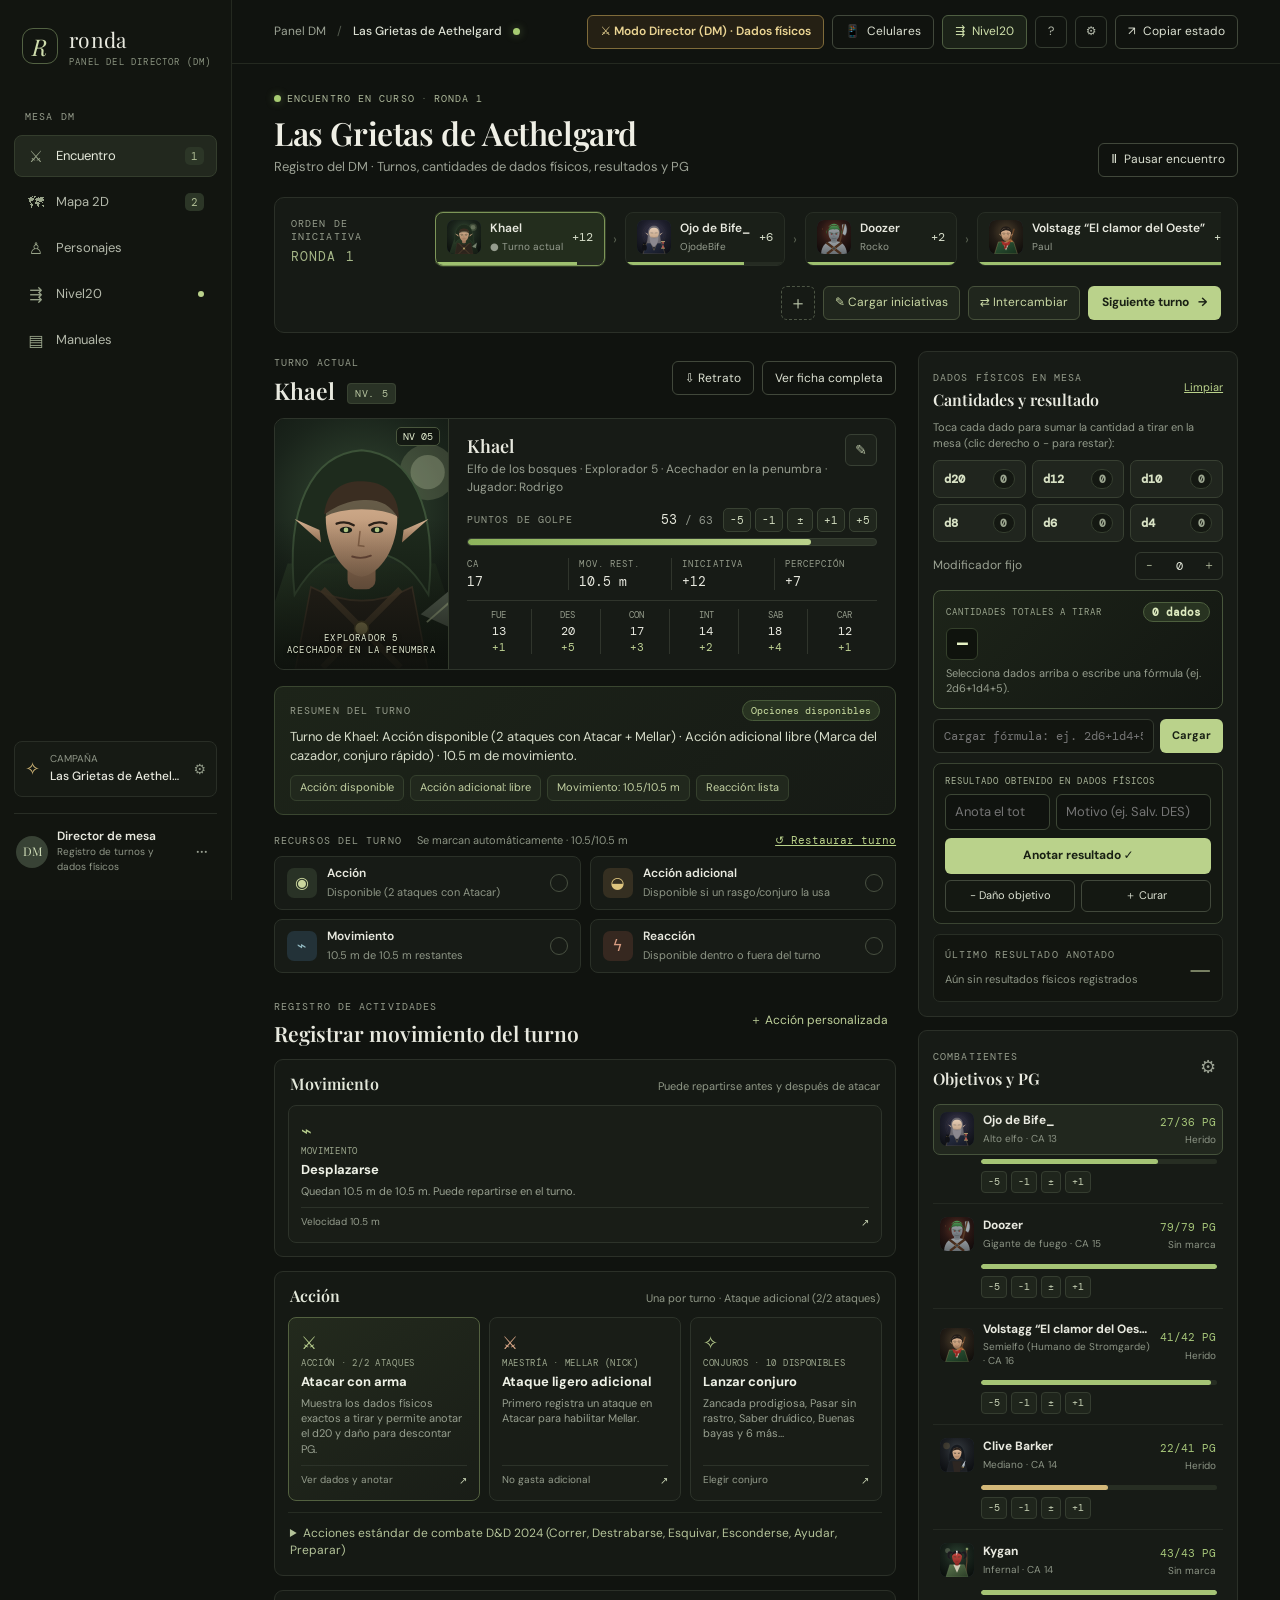
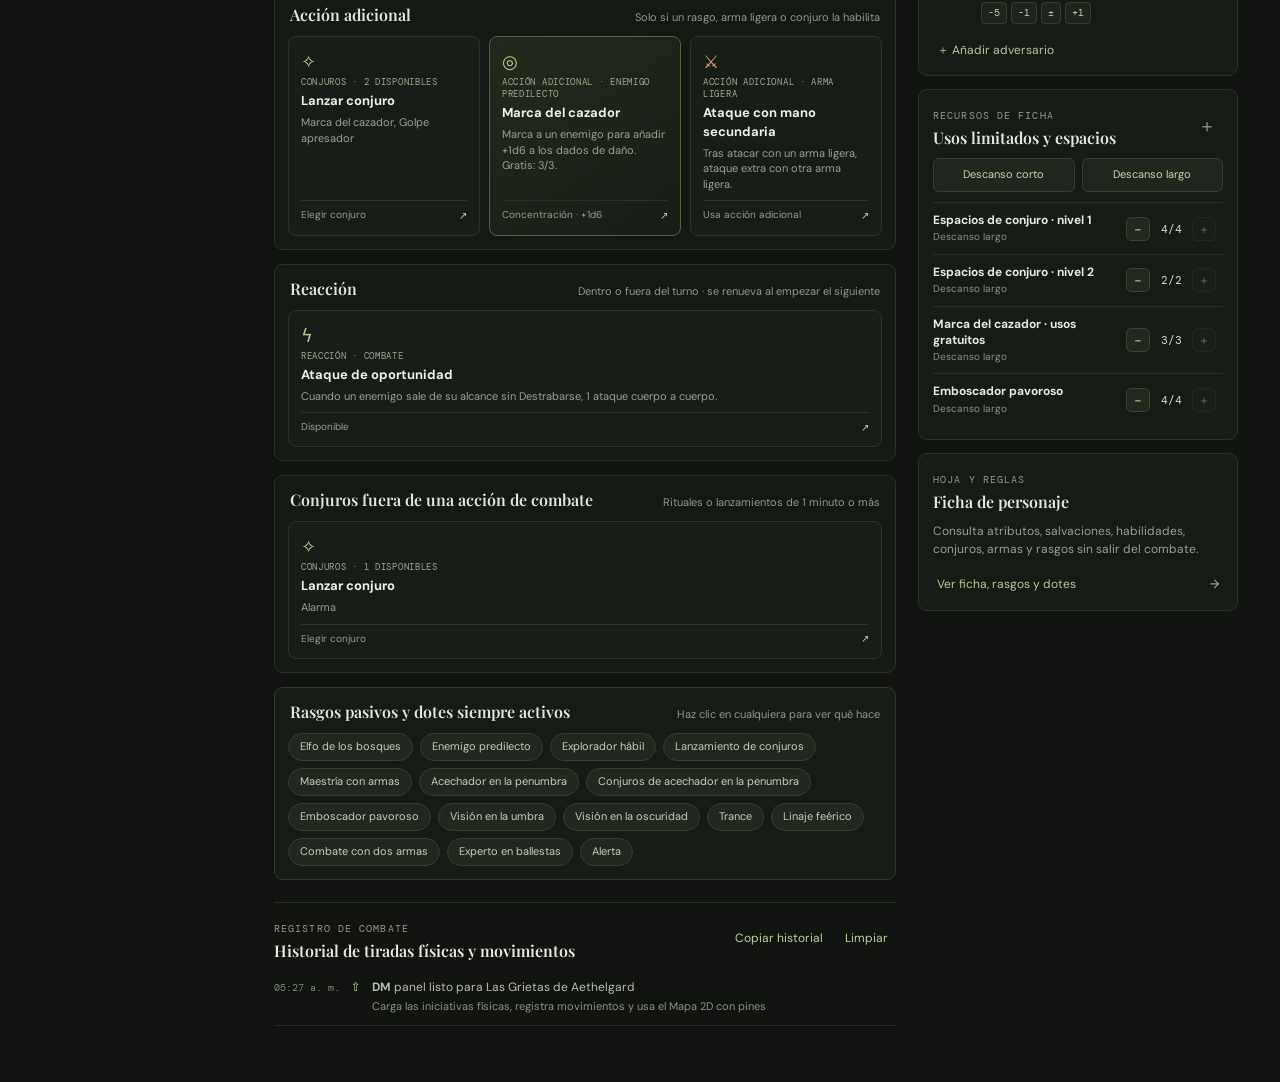
==== commit fa8f6c72: "Add hybrid mobile player PWA guide + live WebRTC QR sync from DM extension" ====
--- a/index.html
+++ b/index.html
@@ -62,6 +62,9 @@
         </div>
         <div class="top-actions">
           <span class="dm-mode-badge">⚔ Modo Director (DM) · Dados físicos</span>
+          <button type="button" class="outline-btn mobile-sync-pill" id="mobileSyncTopBtn" title="Conectar celulares de jugadores (QR y código en vivo)">
+            📱 <span>Celulares</span>
+          </button>
           <button type="button" class="outline-btn n20-pill" id="syncNivel20TabBtn" hidden title="Leer y actualizar el personaje abierto en tu pestaña de Nivel20">
             ⟳ <span>Sincronizar Nivel20</span>
           </button>
@@ -1074,7 +1077,75 @@
     </form>
   </dialog>
 
+  <!-- MODAL: CONECTAR CELULARES (GUÍA MÓVIL DE JUGADORES) -->
+  <dialog id="mobileSyncDialog" class="mobile-sync-dialog">
+    <form method="dialog">
+      <button type="button" class="dialog-close" data-close-dialog aria-label="Cerrar">×</button>
+      <span class="section-kicker">GUÍA MÓVIL PARA JUGADORES · MODO HÍBRIDO</span>
+      <h2>Conectar celulares a la mesa</h2>
+      <p>
+        Los jugadores ven en su celular <b>qué movimientos pueden hacer y qué dados físicos tirar</b> (sin mapa ni PG/secretos de enemigos). Al activar la sala reciben en vivo el turno actual, sus PG y cualquier ficha sincronizada desde Nivel20.
+      </p>
+
+      <div class="ms-status-row">
+        <div class="ms-status-info">
+          <i class="ms-dot" id="msStatusDot"></i>
+          <div>
+            <b id="msStatusTitle">Sala apagada</b>
+            <small id="msStatusSub">Los celulares igual pueden usar la guía offline con las fichas base.</small>
+          </div>
+        </div>
+        <button type="button" class="primary-btn" id="msToggleHostBtn">Iniciar sala en vivo</button>
+      </div>
+
+      <div class="ms-grid">
+        <div class="ms-qr-card">
+          <div class="ms-qr-box" id="msQrBox" aria-label="Código QR para celulares"></div>
+          <small>Escanea con la cámara del celular</small>
+        </div>
+
+        <div class="ms-code-col">
+          <div class="ms-code-box">
+            <span>CÓDIGO DE SALA</span>
+            <div class="ms-code-line">
+              <b id="msRoomCode">HYDRA1</b>
+              <button type="button" class="outline-btn" id="msCopyCodeBtn" title="Copiar código">Copiar</button>
+              <button type="button" class="outline-btn" id="msRegenCodeBtn" title="Generar código nuevo">↻</button>
+            </div>
+          </div>
+
+          <label class="field-label">
+            URL pública de la Guía Móvil (GitHub Pages)
+            <input id="msBaseUrlInput" type="url" placeholder="https://rodrigolf16.github.io/Dnd-Hydra/player.html">
+          </label>
+
+          <div class="ms-link-actions">
+            <button type="button" class="outline-btn" id="msCopyLinkBtn">↗ Copiar enlace</button>
+            <button type="button" class="outline-btn" id="msPreviewBtn">📱 Probar vista móvil</button>
+          </div>
+        </div>
+      </div>
+
+      <div class="ms-clients-box">
+        <div class="ms-clients-head">
+          <span>CELULARES CONECTADOS</span>
+          <b id="msClientsCount">0 conectados</b>
+        </div>
+        <div class="ms-clients-list" id="msClientsList">
+          <small class="muted">Aún no hay celulares conectados. Cuando un jugador escanee el QR o ingrese el código aparecerá aquí.</small>
+        </div>
+      </div>
+
+      <div class="dialog-buttons">
+        <button type="button" class="primary-btn" data-close-dialog>Cerrar <span>✓</span></button>
+      </div>
+    </form>
+  </dialog>
+
   <script src="campaign-data.js"></script>
+  <script src="lib/peerjs.min.js"></script>
+  <script src="lib/qrcode.js"></script>
+  <script src="sync-bridge.js"></script>
   <script src="app.js"></script>
 </body>
 </html>
--- a/styles.css
+++ b/styles.css
@@ -3805,3 +3805,211 @@
   .ability-row { grid-template-columns: repeat(3, 1fr); gap: 8px 4px; }
   .action-grid { grid-template-columns: 1fr; }
 }
+
+/* =========================================================================
+   DM MOBILE PLAYER SYNC (QR + LIVE WEBRTC BRIDGE)
+   ========================================================================= */
+.mobile-sync-pill.live {
+  border-color: rgba(186, 210, 139, 0.65);
+  background: rgba(186, 210, 139, 0.14);
+  color: var(--green);
+}
+
+.mobile-sync-dialog {
+  width: min(94vw, 600px);
+}
+
+.ms-status-row {
+  display: flex;
+  align-items: center;
+  justify-content: space-between;
+  gap: 12px;
+  padding: 12px 14px;
+  border-radius: 10px;
+  border: 1px solid var(--border-strong);
+  background: #141812;
+  margin-bottom: 14px;
+  flex-wrap: wrap;
+}
+
+.ms-status-info {
+  display: flex;
+  align-items: center;
+  gap: 10px;
+  min-width: 0;
+  flex: 1;
+}
+
+.ms-status-info b {
+  display: block;
+  font-size: 14px;
+}
+
+.ms-status-info small {
+  display: block;
+  color: var(--muted);
+  font-size: 12px;
+}
+
+.ms-dot {
+  width: 10px;
+  height: 10px;
+  border-radius: 50%;
+  background: #677061;
+  flex-shrink: 0;
+}
+
+.ms-dot.open {
+  background: var(--green);
+  box-shadow: 0 0 10px rgba(186, 210, 139, 0.85);
+}
+
+.ms-dot.connecting {
+  background: var(--gold);
+}
+
+.ms-dot.error {
+  background: var(--red);
+}
+
+.ms-grid {
+  display: grid;
+  grid-template-columns: 196px 1fr;
+  gap: 14px;
+  align-items: start;
+  margin-bottom: 14px;
+}
+
+.ms-qr-card {
+  display: flex;
+  flex-direction: column;
+  align-items: center;
+  gap: 8px;
+  padding: 12px;
+  border-radius: 12px;
+  border: 1px solid var(--border-strong);
+  background: #141812;
+  text-align: center;
+}
+
+.ms-qr-card small {
+  font-size: 11.5px;
+  color: var(--muted);
+}
+
+.ms-qr-box {
+  width: 168px;
+  height: 168px;
+  padding: 8px;
+  border-radius: 10px;
+  background: #f5f5ef;
+  display: grid;
+  place-items: center;
+}
+
+.ms-qr-box svg {
+  width: 100%;
+  height: 100%;
+  display: block;
+}
+
+.ms-code-col {
+  display: flex;
+  flex-direction: column;
+  gap: 11px;
+  min-width: 0;
+}
+
+.ms-code-box {
+  padding: 10px 12px;
+  border-radius: 10px;
+  border: 1px solid var(--border);
+  background: #141812;
+}
+
+.ms-code-box span {
+  display: block;
+  font-size: 10.5px;
+  font-weight: 700;
+  letter-spacing: 0.08em;
+  color: var(--muted);
+  margin-bottom: 5px;
+}
+
+.ms-code-line {
+  display: flex;
+  align-items: center;
+  gap: 8px;
+}
+
+.ms-code-line b {
+  font-family: var(--mono);
+  font-size: 22px;
+  letter-spacing: 0.16em;
+  color: var(--green);
+  flex: 1;
+}
+
+.ms-link-actions {
+  display: grid;
+  grid-template-columns: repeat(2, minmax(0, 1fr));
+  gap: 8px;
+}
+
+.ms-link-actions button {
+  width: 100%;
+  white-space: nowrap;
+  overflow: hidden;
+  text-overflow: ellipsis;
+}
+
+.ms-clients-box {
+  padding: 11px 13px;
+  border-radius: 10px;
+  border: 1px solid var(--border);
+  background: #141812;
+}
+
+.ms-clients-head {
+  display: flex;
+  align-items: center;
+  justify-content: space-between;
+  font-size: 11px;
+  letter-spacing: 0.08em;
+  color: var(--muted);
+  margin-bottom: 8px;
+}
+
+.ms-clients-head b {
+  color: var(--green);
+  font-family: var(--mono);
+}
+
+.ms-clients-list {
+  display: flex;
+  flex-wrap: wrap;
+  gap: 6px;
+}
+
+.ms-client-chip {
+  display: inline-flex;
+  align-items: center;
+  gap: 6px;
+  padding: 4px 10px;
+  border-radius: 999px;
+  border: 1px solid rgba(186, 210, 139, 0.45);
+  background: rgba(186, 210, 139, 0.12);
+  color: #dce9be;
+  font-size: 12px;
+  font-weight: 600;
+}
+
+@media (max-width: 620px) {
+  .ms-grid {
+    grid-template-columns: 1fr;
+  }
+  .ms-qr-card {
+    margin: 0 auto;
+  }
+}
+
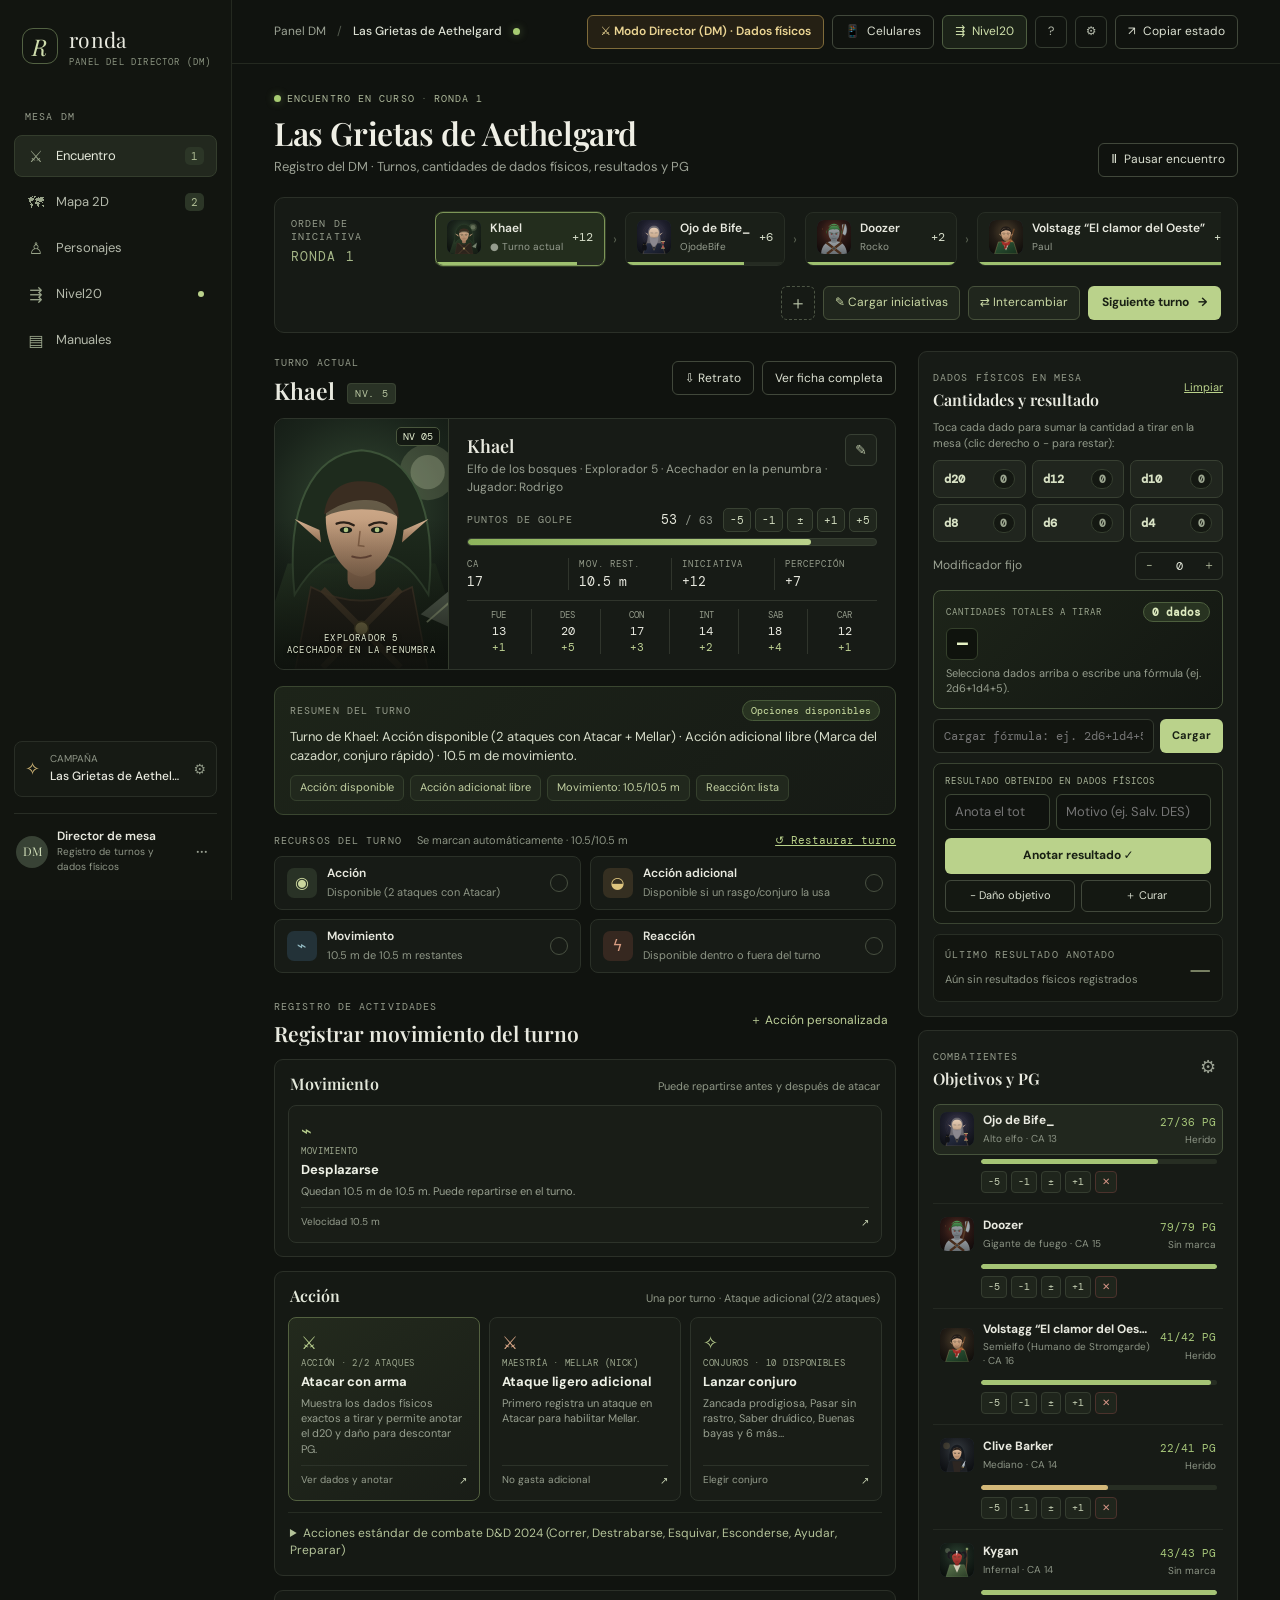
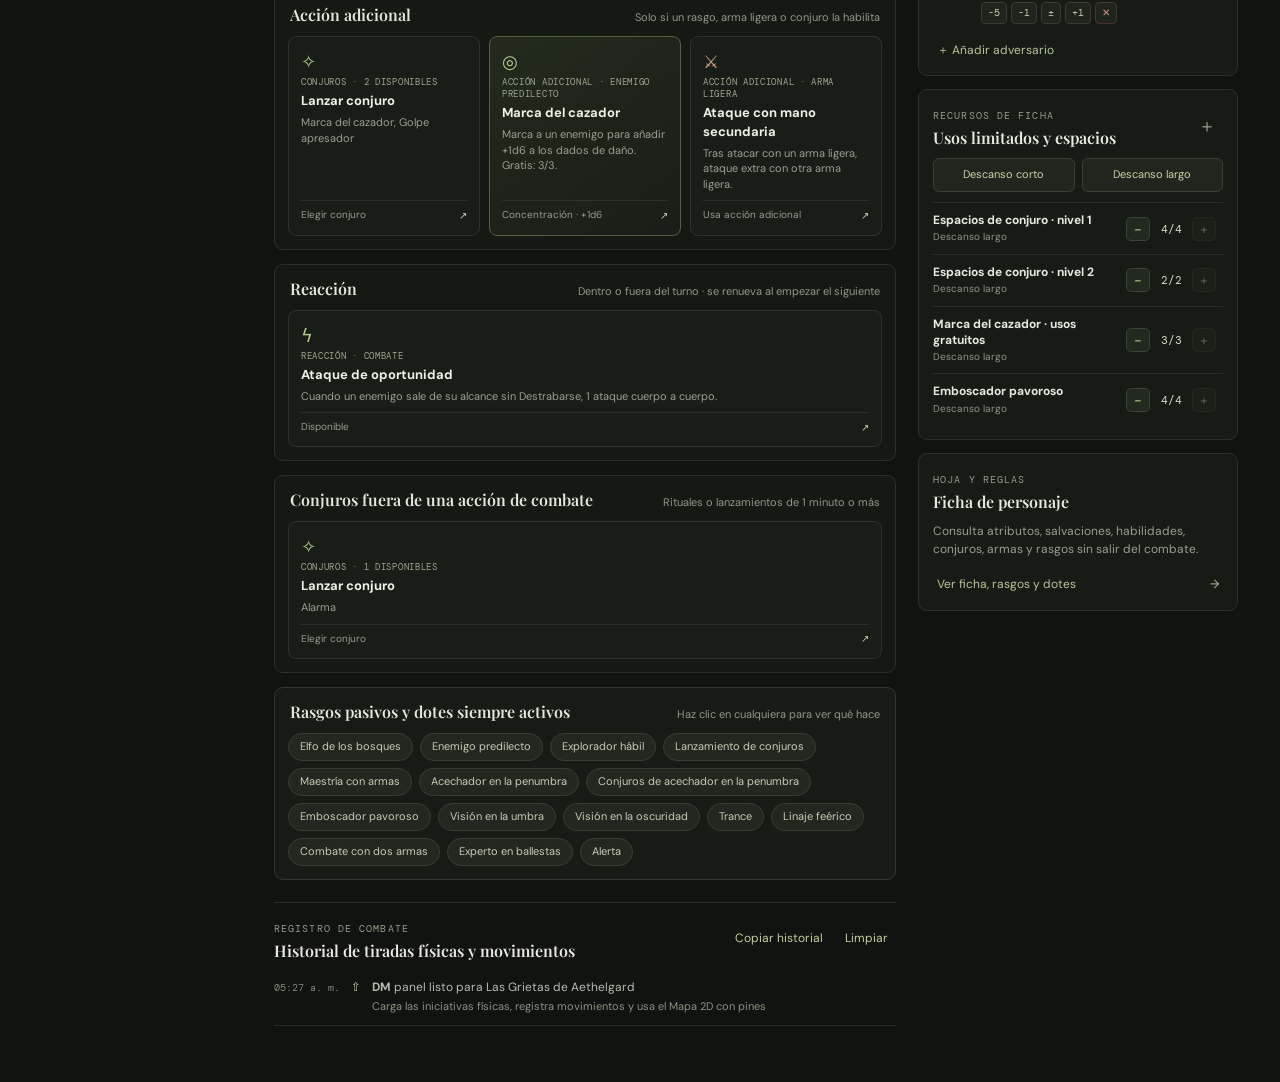
==== commit e6dc90cf: "Allow deleting any character in DM panel and add fullscreen + adaptive next-turns sidebar to Player " ====
--- a/index.html
+++ b/index.html
@@ -849,9 +849,12 @@
         <button type="button" class="outline-btn" id="searchGoogleEditBtn">🔍 Buscar en Google</button>
         <input type="file" id="avatarFileInput" accept="image/*" hidden>
       </div>
-      <div class="dialog-buttons">
-        <button type="button" class="outline-btn" data-close-dialog>Cancelar</button>
-        <button type="button" class="primary-btn" id="saveCharacter">Guardar <span>✓</span></button>
+      <div class="dialog-buttons edit-dialog-footer">
+        <button type="button" class="danger-btn" id="deleteCharacterBtn" title="Eliminar este personaje del encuentro">🗑 Eliminar</button>
+        <div class="dialog-buttons-right">
+          <button type="button" class="outline-btn" data-close-dialog>Cancelar</button>
+          <button type="button" class="primary-btn" id="saveCharacter">Guardar <span>✓</span></button>
+        </div>
       </div>
     </form>
   </dialog>
--- a/styles.css
+++ b/styles.css
@@ -4013,3 +4013,304 @@
   }
 }
 
+/* =========================================================================
+   EDIT DIALOG DELETE FOOTER & PLAYER MAP FULLSCREEN + NEXT TURNS COLUMN
+   ========================================================================= */
+.edit-dialog-footer {
+  justify-content: space-between;
+  align-items: center;
+  gap: 10px;
+}
+
+.dialog-buttons-right {
+  display: flex;
+  align-items: center;
+  gap: 8px;
+}
+
+.player-map-workspace {
+  flex: 1;
+  min-height: 0;
+  display: flex;
+  overflow: hidden;
+  background: #070907;
+}
+
+.player-map-hud .active-toggle {
+  border-color: rgba(186, 210, 139, 0.55);
+  background: rgba(186, 210, 139, 0.14);
+  color: var(--green);
+}
+
+.fs-hover-zone {
+  display: none;
+}
+
+.player-map-body.is-fullscreen .fs-hover-zone {
+  display: block;
+  position: fixed;
+  top: 0;
+  left: 0;
+  right: 0;
+  height: 18px;
+  z-index: 60;
+}
+
+.player-map-body.is-fullscreen .player-map-hud {
+  position: fixed;
+  top: 0;
+  left: 0;
+  right: 0;
+  z-index: 70;
+  transform: translateY(-105%);
+  opacity: 0;
+  transition: transform 0.2s ease, opacity 0.2s ease;
+  background: rgba(16, 20, 14, 0.94);
+  backdrop-filter: blur(8px);
+}
+
+.player-map-body.is-fullscreen.hud-reveal .player-map-hud,
+.player-map-body.is-fullscreen .player-map-hud:hover {
+  transform: translateY(0);
+  opacity: 1;
+}
+
+.player-turns-aside {
+  width: 292px;
+  flex-shrink: 0;
+  display: flex;
+  flex-direction: column;
+  background: #111510;
+  border-left: 1px solid #283024;
+  z-index: 25;
+}
+
+.player-turns-head {
+  display: flex;
+  align-items: center;
+  justify-content: space-between;
+  gap: 8px;
+  padding: 14px 14px 12px;
+  border-bottom: 1px solid #242b20;
+  background: #151a13;
+}
+
+.player-turns-kicker {
+  display: block;
+  font-size: 9.5px;
+  font-weight: 700;
+  letter-spacing: 0.12em;
+  color: #8f9887;
+}
+
+.player-turns-head h2 {
+  margin: 2px 0 0;
+  font: 600 17px var(--serif);
+  color: #edf0e4;
+}
+
+.player-turns-round {
+  font: 600 11px var(--mono);
+  padding: 4px 9px;
+  border-radius: 999px;
+  background: #1f271b;
+  border: 1px solid #3c4833;
+  color: var(--green);
+  white-space: nowrap;
+}
+
+.player-turns-list {
+  flex: 1;
+  min-height: 0;
+  overflow-y: auto;
+  padding: 10px;
+  display: flex;
+  flex-direction: column;
+  gap: 8px;
+}
+
+.pturn-card {
+  display: flex;
+  align-items: center;
+  gap: 10px;
+  padding: 10px 11px;
+  border-radius: 11px;
+  border: 1px solid #262e22;
+  background: #171c15;
+  transition: border-color 0.15s ease, background 0.15s ease;
+}
+
+.pturn-card.is-current {
+  border-color: rgba(186, 210, 139, 0.78);
+  background: linear-gradient(135deg, rgba(186, 210, 139, 0.18), #192116);
+  box-shadow: 0 0 18px rgba(186, 210, 139, 0.12);
+}
+
+.pturn-card.is-next {
+  border-color: rgba(211, 184, 120, 0.55);
+  background: linear-gradient(135deg, rgba(211, 184, 120, 0.11), #181c15);
+}
+
+.pturn-card.is-enemy {
+  border-color: rgba(223, 141, 127, 0.34);
+  background: #1a1514;
+}
+
+.pturn-card.is-enemy.is-current {
+  border-color: rgba(223, 141, 127, 0.75);
+  background: linear-gradient(135deg, rgba(223, 141, 127, 0.18), #1d1615);
+}
+
+.pturn-card.is-down {
+  opacity: 0.56;
+}
+
+.pturn-avatar {
+  width: 42px;
+  height: 42px;
+  border-radius: 50%;
+  border: 2px solid #3c4735;
+  background: #121611;
+  overflow: hidden;
+  display: grid;
+  place-items: center;
+  font: 600 17px var(--serif);
+  color: var(--green);
+  flex-shrink: 0;
+}
+
+.pturn-card.is-current .pturn-avatar {
+  border-color: var(--green);
+}
+
+.pturn-card.is-next .pturn-avatar {
+  border-color: var(--gold);
+}
+
+.pturn-card.is-enemy .pturn-avatar {
+  border-color: rgba(223, 141, 127, 0.55);
+  color: var(--red);
+}
+
+.pturn-avatar img {
+  width: 100%;
+  height: 100%;
+  object-fit: cover;
+}
+
+.pturn-body {
+  flex: 1;
+  min-width: 0;
+  display: flex;
+  flex-direction: column;
+  gap: 5px;
+}
+
+.pturn-top {
+  display: flex;
+  align-items: center;
+  justify-content: space-between;
+  gap: 6px;
+}
+
+.pturn-top b {
+  font-size: 13.5px;
+  color: #edf0e4;
+  white-space: nowrap;
+  overflow: hidden;
+  text-overflow: ellipsis;
+}
+
+.pturn-badge {
+  font: 700 9.5px var(--mono);
+  letter-spacing: 0.06em;
+  padding: 2px 6px;
+  border-radius: 5px;
+  background: #232a20;
+  color: #9ba394;
+  flex-shrink: 0;
+}
+
+.pturn-badge.now {
+  background: var(--green);
+  color: var(--green-dark);
+}
+
+.pturn-badge.next {
+  background: rgba(211, 184, 120, 0.24);
+  border: 1px solid rgba(211, 184, 120, 0.5);
+  color: #f0d797;
+}
+
+.pturn-hp-row {
+  display: flex;
+  align-items: center;
+  gap: 7px;
+}
+
+.pturn-hp-track {
+  flex: 1;
+  height: 6px;
+  border-radius: 999px;
+  background: #262e22;
+  overflow: hidden;
+}
+
+.pturn-hp-track i {
+  display: block;
+  height: 100%;
+  border-radius: 999px;
+  background: var(--green);
+  transition: width 0.25s ease;
+}
+
+.pturn-hp-track i.hp-mid {
+  background: var(--gold);
+}
+
+.pturn-hp-track i.hp-low {
+  background: var(--red);
+}
+
+.pturn-hp-row span {
+  font: 500 11px var(--mono);
+  color: #cfd8be;
+  white-space: nowrap;
+}
+
+.pturn-fx {
+  font-size: 11px;
+  color: #c8ba8d;
+  white-space: nowrap;
+  overflow: hidden;
+  text-overflow: ellipsis;
+}
+
+.pturn-enemy-sub {
+  font-size: 11.5px;
+  color: #b48a83;
+}
+
+.pturn-empty {
+  padding: 18px 12px;
+  text-align: center;
+  font-size: 12.5px;
+  color: var(--muted);
+}
+
+.player-turns-foot {
+  padding: 9px 14px;
+  border-top: 1px solid #242b20;
+  background: #141912;
+  color: #9ca595;
+  font: 11px var(--mono);
+  text-align: center;
+}
+
+@media (max-width: 960px) {
+  .player-turns-aside {
+    width: 244px;
+  }
+}
+
+
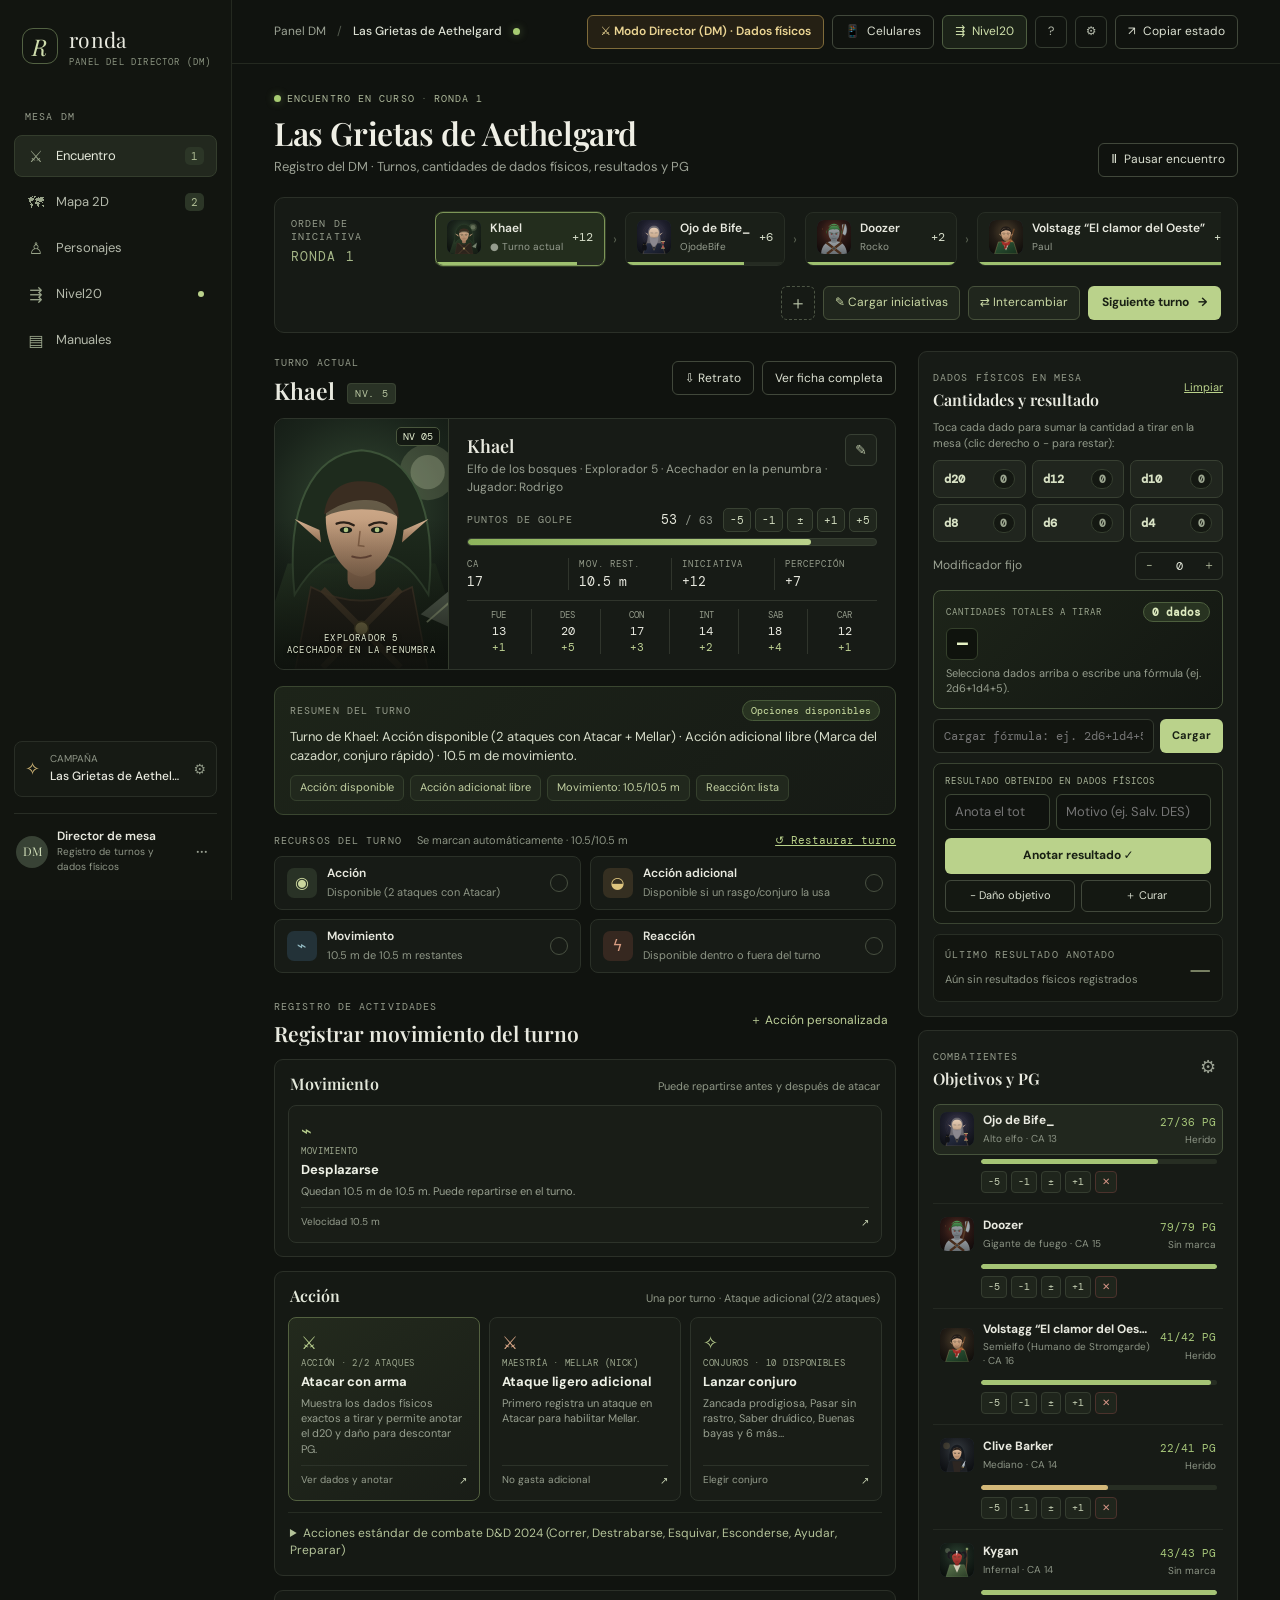
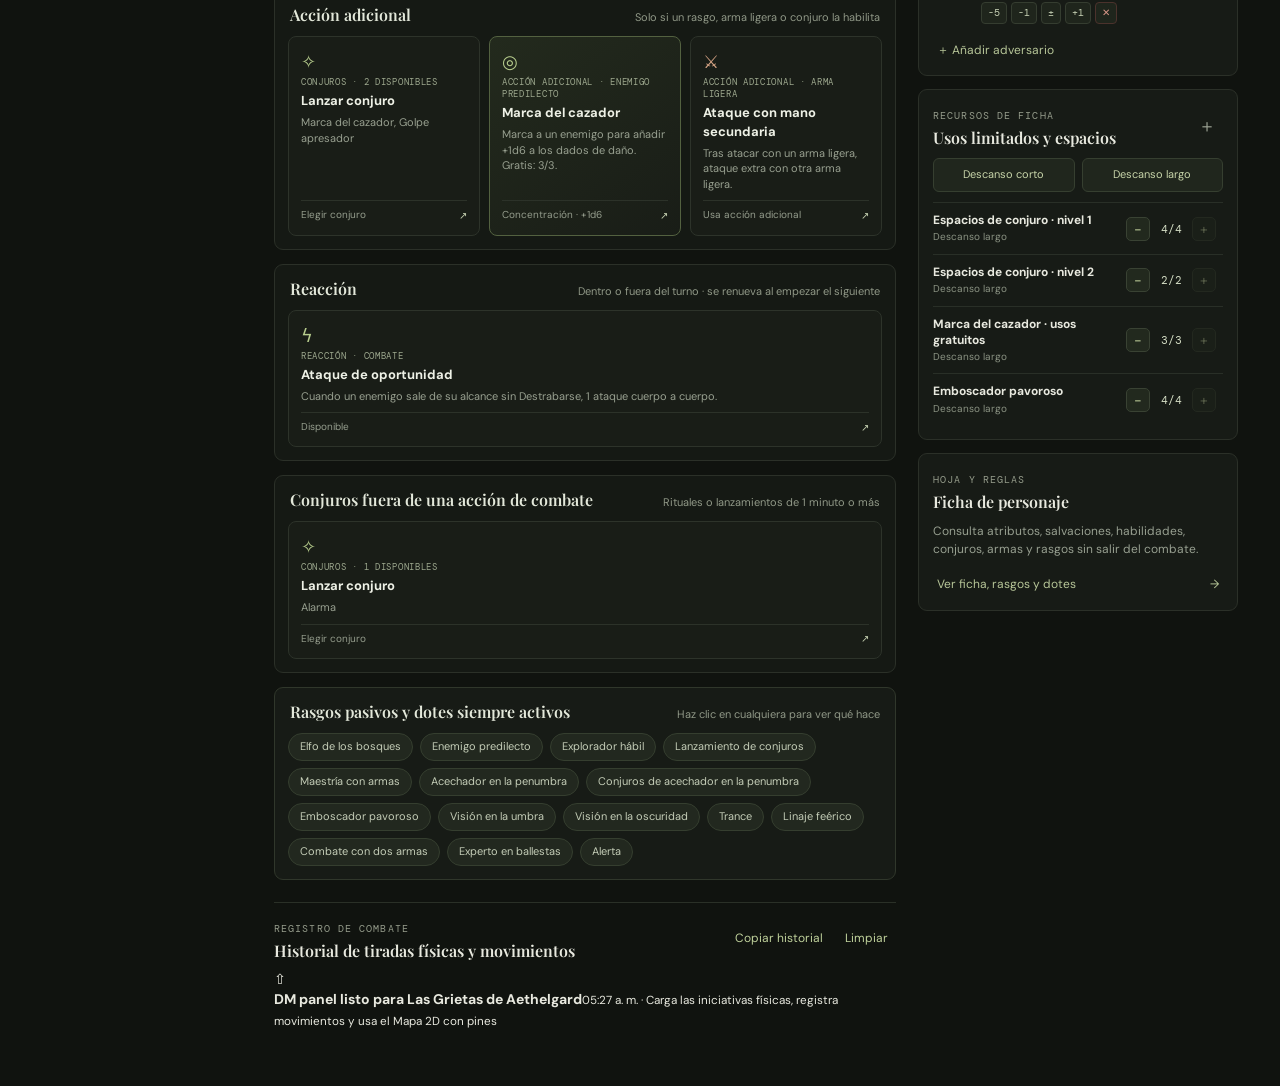
==== commit 6f8ed242: "feat: Clean Architecture refactor, guided mobile turns, 36m umbral invisibility & enemy vision" ====
--- a/index.html
+++ b/index.html
@@ -4,1151 +4,16 @@
   <meta charset="utf-8">
   <meta name="viewport" content="width=device-width, initial-scale=1">
   <meta name="theme-color" content="#10130f">
-  <title>Ronda — Panel del DM · D&amp;D 2024</title>
+  <title>Ronda — Panel DM · D&amp;D 2024 (Dados físicos)</title>
   <link rel="preconnect" href="https://fonts.googleapis.com">
   <link rel="preconnect" href="https://fonts.gstatic.com" crossorigin>
   <link href="https://fonts.googleapis.com/css2?family=DM+Mono:wght@400;500&family=DM+Sans:wght@400;500;600;700&family=Playfair+Display:wght@600;700&display=swap" rel="stylesheet">
-  <link rel="stylesheet" href="styles.css">
+  <link rel="stylesheet" href="src/styles/main.css">
 </head>
 <body>
-  <div class="app-shell">
-    <aside class="sidebar">
-      <a class="brand" href="#top" id="brandHome">
-        <span class="brand-mark">R</span>
-        <span>ronda<small>PANEL DEL DIRECTOR (DM)</small></span>
-      </a>
-      <div class="nav-label">MESA DM</div>
-      <button type="button" class="nav-item active" id="encounterNav" title="Ir al encuentro (tecla 1)">
-        <span>⚔</span> <span class="nav-text">Encuentro</span> <kbd>1</kbd>
-      </button>
-      <button type="button" class="nav-item" id="mapNav" title="Abrir Mapa 2D con pines (tecla 2)">
-        <span>🗺</span> <span class="nav-text">Mapa 2D</span> <kbd>2</kbd>
-      </button>
-      <button type="button" class="nav-item" id="charactersNav" title="Importar o editar personajes">
-        <span>♙</span> <span class="nav-text">Personajes</span>
-      </button>
-      <button type="button" class="nav-item" id="nivel20Nav" title="Enlace rápido a Nivel20">
-        <span>⇶</span> <span class="nav-text">Nivel20</span> <span class="nav-dot"></span>
-      </button>
-      <button type="button" class="nav-item" id="manualsNav" title="Manuales y contenido JSON">
-        <span>▤</span> <span class="nav-text">Manuales</span>
-      </button>
-
-      <div class="sidebar-bottom">
-        <button type="button" class="campaign" id="campaignBtn" title="Ajustes de campaña y reinicio">
-          <div class="campaign-icon">✧</div>
-          <div>
-            <small>CAMPAÑA</small>
-            <b id="campaignSidebarName">Las Grietas de Aethelgard</b>
-          </div>
-          <span>⚙</span>
-        </button>
-        <div class="user-row">
-          <div class="avatar">DM</div>
-          <span>
-            <strong>Director de mesa</strong>
-            <small>Registro de turnos y dados físicos</small>
-          </span>
-          <button type="button" id="userOptionsBtn" aria-label="Ajustes de mesa" title="Ajustes de mesa">···</button>
-        </div>
-      </div>
-    </aside>
-
-    <main class="main" id="top">
-      <header class="topbar">
-        <div class="breadcrumb">
-          Panel DM <span>/</span> <b id="breadcrumbName">Las Grietas de Aethelgard</b>
-          <i class="live-dot" id="liveDot"></i>
-        </div>
-        <div class="top-actions">
-          <span class="dm-mode-badge">⚔ Modo Director (DM) · Dados físicos</span>
-          <button type="button" class="outline-btn mobile-sync-pill" id="mobileSyncTopBtn" title="Conectar celulares de jugadores (QR y código en vivo)">
-            📱 <span>Celulares</span>
-          </button>
-          <button type="button" class="outline-btn n20-pill" id="syncNivel20TabBtn" hidden title="Leer y actualizar el personaje abierto en tu pestaña de Nivel20">
-            ⟳ <span>Sincronizar Nivel20</span>
-          </button>
-          <button type="button" class="outline-btn n20-pill" id="nivel20TopBtn" title="Abrir campaña en Nivel20">
-            ⇶ <span>Nivel20</span>
-          </button>
-          <button type="button" class="icon-btn" id="helpBtn" title="Guía rápida">?</button>
-          <button type="button" class="icon-btn" id="settingsBtnTop" title="Ajustes y reinicio del encuentro">⚙</button>
-          <button type="button" class="invite-btn" id="shareBtn" title="Copiar orden de iniciativa y estado">↗ <span>Copiar estado</span></button>
-        </div>
-      </header>
-
-      <section class="content">
-        <div class="page-heading">
-          <div>
-            <div class="eyebrow">
-              <span class="live-dot"></span>
-              <span id="encounterStatusLabel">ENCUENTRO EN CURSO</span>
-              <span class="sep">·</span>
-              <span id="eyebrowRound">RONDA 1</span>
-            </div>
-            <h1 id="campaignTitle">Las Grietas de Aethelgard</h1>
-            <p id="campaignSubtitle">Registro del DM · Turnos, cantidades de dados físicos, resultados y PG</p>
-          </div>
-          <div class="heading-actions">
-            <button type="button" class="outline-btn" id="finishBtn">Ⅱ <span>Pausar encuentro</span></button>
-          </div>
-        </div>
-
-        <div class="initiative-strip">
-          <div class="strip-title">
-            ORDEN DE INICIATIVA
-            <span id="roundLabel">RONDA 1</span>
-          </div>
-          <div class="initiative-list" id="initiativeList"></div>
-          <div class="initiative-controls">
-            <button type="button" class="add-combatant" id="addCombatant" title="Añadir adversario">＋</button>
-            <button type="button" class="roll-initiative" id="editInitiativeBtn" title="Cargar iniciativas físicas manualmente y ordenar de mayor a menor">✎ Cargar iniciativas</button>
-            <button type="button" class="roll-initiative" id="swapInitiativeBtn" title="Intercambiar lugar entre dos combatientes (ej. dote Alerta)">⇄ Intercambiar</button>
-            <button type="button" class="next-turn" id="nextTurn" title="Avanzar al siguiente combatiente en iniciativa">Siguiente turno <span>→</span></button>
-          </div>
-        </div>
-
-        <div class="swap-banner" id="swapBanner" hidden>
-          <div>
-            <b>⇄ Modo intercambio de iniciativa (dote Alerta)</b>
-            <span id="swapBannerText">Haz clic en el primer combatiente en la barra de iniciativa y luego en el segundo para intercambiar sus puestos.</span>
-          </div>
-          <button type="button" class="outline-btn" id="cancelSwapBtn">Cancelar</button>
-        </div>
-
-        <div class="inspect-banner" id="inspectBanner" hidden>
-          <div class="inspect-banner-text">
-            <b>Modo inspección</b>
-            <span id="inspectBannerDetail">Estás viendo otra ficha sin cambiar el orden de iniciativa. Puedes registrar su Reacción o ajustar sus PG.</span>
-          </div>
-          <div class="inspect-banner-actions">
-            <button type="button" class="outline-btn" id="returnToActiveTurn">Volver al turno actual</button>
-            <button type="button" class="primary-btn" id="setAsActiveTurn">Pasar turno aquí</button>
-          </div>
-        </div>
-
-        <div class="battle-layout" id="encounterView">
-          <div class="turn-column">
-            <div class="section-head">
-              <div>
-                <span class="section-kicker" id="turnKicker">TURNO ACTUAL</span>
-                <h2 id="characterHeading">Khael <span class="level-tag">NV. 5</span></h2>
-              </div>
-              <div class="head-btn-group">
-                <button type="button" class="outline-btn" id="exportPortraitBtn" title="Descargar imagen del personaje">⇩ Retrato</button>
-                <button type="button" class="outline-btn" id="sheetDetails">Ver ficha completa</button>
-              </div>
-            </div>
-
-            <div class="character-card">
-              <div class="char-portrait" id="charPortraitBox">
-                <img id="charPortraitImg" class="portrait-img" alt="Retrato del personaje" hidden>
-                <div class="portrait-overlay"></div>
-                <div class="rune" id="charRune">✳</div>
-                <div class="portrait-caption" id="portraitCaption">EXPLORADOR 5</div>
-                <span class="portrait-level" id="portraitLevel">NV 05</span>
-              </div>
-              <div class="char-info">
-                <div class="char-title">
-                  <div>
-                    <h3 id="charCardName">Khael</h3>
-                    <div class="muted" id="charCardMeta">Elfo de los bosques · Explorador 5</div>
-                  </div>
-                  <button type="button" class="edit-btn" id="editCharacter" title="Editar combatiente y retrato">✎</button>
-                </div>
-
-                <div class="hp-row">
-                  <span>PUNTOS DE GOLPE</span>
-                  <div class="hp-controls">
-                    <b id="hpText">53 <small>/ 63</small></b>
-                    <div class="hp-quick-btns" id="cardHpBtns">
-                      <button type="button" id="hpMinus5" title="Restar 5 PG">-5</button>
-                      <button type="button" id="hpMinus1" title="Restar 1 PG">-1</button>
-                      <button type="button" id="hpCustomBtn" title="Aplicar daño o curación exacta">±</button>
-                      <button type="button" id="hpPlus1" title="Sumar 1 PG">+1</button>
-                      <button type="button" id="hpPlus5" title="Sumar 5 PG">+5</button>
-                    </div>
-                  </div>
-                </div>
-                <div class="hp-bar"><i style="width:84%" id="hpBar"></i></div>
-
-                <div class="stat-row">
-                  <div><span>CA</span><b id="statAc">17</b></div>
-                  <div><span>MOV. REST.</span><b id="statMove">10.5 m</b></div>
-                  <div><span>INICIATIVA</span><b id="statInit">+12</b></div>
-                  <div><span>PERCEPCIÓN</span><b id="statPerc">+7</b></div>
-                </div>
-                <div class="ability-row" id="abilityRow"></div>
-                <div class="condition-badges" id="conditionBadges"></div>
-              </div>
-            </div>
-
-            <div class="turn-guide" id="turnGuide">
-              <div class="turn-guide-head">
-                <span class="section-kicker">RESUMEN DEL TURNO</span>
-                <span class="guide-badge" id="turnGuideStatus">Turno disponible</span>
-              </div>
-              <p id="turnGuideText"></p>
-              <div class="guide-chips" id="turnGuideChips"></div>
-            </div>
-
-            <div class="resources">
-              <div class="resource-label">
-                <span>RECURSOS DEL TURNO <small id="resourceSummary">Se marcan automáticamente al registrar cada movimiento</small></span>
-                <button type="button" class="mini-link" id="resetTurnResourcesBtn" title="Restaurar recursos de este turno">↺ Restaurar turno</button>
-              </div>
-              <div class="resource-grid">
-                <div class="resource" data-resource="action">
-                  <span class="resource-icon">◉</span>
-                  <span><b>Acción</b><small>Disponible</small></span>
-                  <i></i>
-                </div>
-                <div class="resource" data-resource="bonus">
-                  <span class="resource-icon bonus-icon">◒</span>
-                  <span><b>Acción adicional</b><small>Si un rasgo la permite</small></span>
-                  <i></i>
-                </div>
-                <div class="resource" data-resource="movement">
-                  <span class="resource-icon move-icon">⌁</span>
-                  <span><b>Movimiento</b><small>10.5 m restantes</small></span>
-                  <i></i>
-                </div>
-                <div class="resource" data-resource="reaction">
-                  <span class="resource-icon react-icon">ϟ</span>
-                  <span><b>Reacción</b><small>Disponible dentro o fuera de tu turno</small></span>
-                  <i></i>
-                </div>
-              </div>
-            </div>
-
-            <div class="action-area">
-              <div class="action-heading">
-                <div>
-                  <span class="section-kicker">REGISTRO DE ACTIVIDADES</span>
-                  <h2>Registrar movimiento del turno</h2>
-                </div>
-                <button type="button" class="text-btn" id="customAction">＋ Acción personalizada</button>
-              </div>
-
-              <div class="action-categories" id="actionGrid">
-                <section class="action-group" data-action-group="movement">
-                  <div class="group-heading">
-                    <b>Movimiento</b>
-                    <small>Puede repartirse antes y después de atacar</small>
-                  </div>
-                  <div class="action-grid" id="movementActions"></div>
-                </section>
-
-                <section class="action-group" data-action-group="action">
-                  <div class="group-heading">
-                    <b>Acción</b>
-                    <small id="mainActionGroupHint">Una por turno</small>
-                  </div>
-                  <div class="action-grid" id="mainActions"></div>
-                  <details class="standard-actions-box">
-                    <summary>Acciones estándar de combate D&amp;D 2024 (Correr, Destrabarse, Esquivar, Esconderse, Ayudar, Preparar)</summary>
-                    <div class="action-grid standard-grid" id="standardActions"></div>
-                  </details>
-                </section>
-
-                <section class="action-group" data-action-group="bonus">
-                  <div class="group-heading">
-                    <b>Acción adicional</b>
-                    <small>Solo si un rasgo, arma ligera o conjuro la habilita</small>
-                  </div>
-                  <div class="action-grid" id="bonusActions"></div>
-                </section>
-
-                <section class="action-group" data-action-group="reaction">
-                  <div class="group-heading">
-                    <b>Reacción</b>
-                    <small>Dentro o fuera del turno · se renueva al empezar el siguiente</small>
-                  </div>
-                  <div class="action-grid" id="reactionActions"></div>
-                </section>
-
-                <section class="action-group" data-action-group="other">
-                  <div class="group-heading">
-                    <b>Conjuros fuera de una acción de combate</b>
-                    <small>Rituales o lanzamientos de 1 minuto o más</small>
-                  </div>
-                  <div class="action-grid" id="otherActions"></div>
-                </section>
-
-                <section class="action-group passive-group" data-action-group="passive">
-                  <div class="group-heading">
-                    <b>Rasgos pasivos y dotes siempre activos</b>
-                    <small>Haz clic en cualquiera para ver qué hace</small>
-                  </div>
-                  <div class="passive-traits" id="passiveTraits"></div>
-                </section>
-              </div>
-            </div>
-
-            <div class="log-panel">
-              <div class="log-head">
-                <div>
-                  <span class="section-kicker">REGISTRO DE COMBATE</span>
-                  <b>Historial de tiradas físicas y movimientos</b>
-                </div>
-                <div class="log-actions">
-                  <button type="button" class="text-btn" id="copyLogBtn">Copiar historial</button>
-                  <button type="button" class="text-btn" id="clearLog">Limpiar</button>
-                </div>
-              </div>
-              <div class="log-list" id="logList"></div>
-            </div>
-          </div>
-
-          <aside class="right-column">
-            <!-- PANEL DE DADOS FÍSICOS: CANTIDADES TOTALES + ANOTAR RESULTADO -->
-            <div class="side-card dice-card" id="physicalDiceCard">
-              <div class="side-card-head">
-                <div>
-                  <span class="section-kicker">DADOS FÍSICOS EN MESA</span>
-                  <h3>Cantidades y resultado</h3>
-                </div>
-                <button type="button" class="mini-link" id="clearDicePoolBtn" title="Reiniciar selección de dados">Limpiar</button>
-              </div>
-
-              <p class="dice-helper-text">Toca cada dado para sumar la cantidad a tirar en la mesa (clic derecho o − para restar):</p>
-              <div class="dice-counter-grid" id="diceCounterGrid">
-                <button type="button" class="die-pick" data-die="20"><b>d20</b><span class="die-badge" data-count="20">0</span></button>
-                <button type="button" class="die-pick" data-die="12"><b>d12</b><span class="die-badge" data-count="12">0</span></button>
-                <button type="button" class="die-pick" data-die="10"><b>d10</b><span class="die-badge" data-count="10">0</span></button>
-                <button type="button" class="die-pick" data-die="8"><b>d8</b><span class="die-badge" data-count="8">0</span></button>
-                <button type="button" class="die-pick" data-die="6"><b>d6</b><span class="die-badge" data-count="6">0</span></button>
-                <button type="button" class="die-pick" data-die="4"><b>d4</b><span class="die-badge" data-count="4">0</span></button>
-              </div>
-
-              <div class="modifier-row">
-                <label for="modifier">Modificador fijo</label>
-                <div>
-                  <button type="button" id="minusMod">−</button>
-                  <input id="modifier" value="0" inputmode="numeric">
-                  <button type="button" id="plusMod">＋</button>
-                </div>
-              </div>
-
-              <div class="physical-pool-box" id="physicalPoolBox">
-                <div class="pool-top">
-                  <span>CANTIDADES TOTALES A TIRAR</span>
-                  <strong id="poolTotalDiceCount">0 dados</strong>
-                </div>
-                <div class="pool-formula-row">
-                  <code id="poolFormulaDisplay">—</code>
-                  <button type="button" class="copy-roll-mini" id="copyPoolFormulaBtn" hidden>📋 Copiar</button>
-                </div>
-                <small id="poolBreakdownText">Selecciona dados arriba o escribe una fórmula (ej. 2d6+1d4+5).</small>
-              </div>
-
-              <div class="custom-roll">
-                <input id="customDice" placeholder="Cargar fórmula: ej. 2d6+1d4+5" aria-label="Fórmula de dados">
-                <button type="button" id="loadCustomDice">Cargar</button>
-              </div>
-
-              <div class="physical-result-entry">
-                <label for="physicalResultInput">RESULTADO OBTENIDO EN DADOS FÍSICOS</label>
-                <div class="result-input-row">
-                  <input id="physicalResultInput" type="number" placeholder="Anota el total sacado">
-                  <input id="physicalResultNote" type="text" placeholder="Motivo (ej. Salv. DES)">
-                </div>
-                <div class="result-action-btns">
-                  <button type="button" class="primary-btn" id="recordPhysicalRollBtn">Anotar resultado ✓</button>
-                  <button type="button" class="outline-btn" id="applyPhysicalDamageBtn" title="Restar este resultado de los PG del objetivo seleccionado">− Daño objetivo</button>
-                  <button type="button" class="outline-btn" id="applyPhysicalHealBtn" title="Sumar este resultado a los PG del objetivo seleccionado">＋ Curar</button>
-                </div>
-              </div>
-
-              <div class="roll-result" id="rollResult">
-                <span>ÚLTIMO RESULTADO ANOTADO</span>
-                <b>—</b>
-                <small>Aún sin resultados físicos registrados</small>
-              </div>
-            </div>
-
-            <div class="side-card target-card">
-              <div class="side-card-head">
-                <div>
-                  <span class="section-kicker">COMBATIENTES</span>
-                  <h3>Objetivos y PG</h3>
-                </div>
-                <button type="button" class="more-btn" id="editInitiative" title="Cargar iniciativas">⚙</button>
-              </div>
-              <div id="targetList"></div>
-              <button type="button" class="add-target" id="addTarget">＋ Añadir adversario</button>
-            </div>
-
-            <div class="side-card uses-card">
-              <div class="side-card-head">
-                <div>
-                  <span class="section-kicker">RECURSOS DE FICHA</span>
-                  <h3>Usos limitados y espacios</h3>
-                </div>
-                <button type="button" class="more-btn" id="addUseCounter" title="Añadir contador personalizado">＋</button>
-              </div>
-              <div class="rest-buttons">
-                <button type="button" id="shortRest">Descanso corto</button>
-                <button type="button" id="longRest">Descanso largo</button>
-              </div>
-              <div id="limitedUsesList"></div>
-            </div>
-
-            <div class="side-card notes-card">
-              <div class="side-card-head">
-                <div>
-                  <span class="section-kicker">HOJA Y REGLAS</span>
-                  <h3>Ficha de personaje</h3>
-                </div>
-              </div>
-              <p class="passive-note">Consulta atributos, salvaciones, habilidades, conjuros, armas y rasgos sin salir del combate.</p>
-              <button type="button" class="manage-link" id="manageFeatures">Ver ficha, rasgos y dotes <span>→</span></button>
-            </div>
-          </aside>
-        </div>
-
-        <!-- VISTA MAPA TÁCTICO 2D -->
-        <section class="map-view" id="mapView" hidden>
-          <div class="map-toolbar">
-            <div class="map-toolbar-group">
-              <button type="button" class="primary-btn" id="mapUploadBtn">⇧ Subir imagen de mapa</button>
-              <input type="file" id="mapBgFileInput" accept="image/*" hidden>
-              <button type="button" class="outline-btn" id="mapUrlBtn">🔗 URL de fondo</button>
-              <button type="button" class="outline-btn" id="mapClearBgBtn" title="Quitar imagen de fondo">✕ Quitar fondo</button>
-            </div>
-
-            <div class="map-toolbar-group">
-              <button type="button" class="outline-btn" id="mapAddMarkerBtn">📍 Añadir pin libre</button>
-              <button type="button" class="outline-btn" id="mapMeasureBtn" title="Medir distancia entre dos puntos en metros">📏 Medir</button>
-              <label class="map-check" title="Mostrar cuadrícula táctica (1 casilla = 1.5 m)">
-                <input type="checkbox" id="mapGridToggle" checked>
-                <span>Cuadrícula</span>
-              </label>
-              <label class="map-check" title="Ajustar los pines al centro de cada casilla al soltarlos">
-                <input type="checkbox" id="mapSnapToggle" checked>
-                <span>Imán</span>
-              </label>
-              <label class="map-check" title="Descontar automáticamente los metros movidos del turno actual al arrastrar un pin">
-                <input type="checkbox" id="mapTrackMoveToggle" checked>
-                <span>Descontar mov.</span>
-              </label>
-            </div>
-
-            <div class="map-toolbar-group map-zoom-group">
-              <label class="map-slider-label" title="Tamaño de cada casilla (1.5 m)">
-                <span>Casilla</span>
-                <input type="range" id="mapGridSize" min="32" max="110" value="56">
-              </label>
-              <button type="button" class="icon-btn" id="mapZoomOut" title="Alejar">−</button>
-              <span class="map-zoom-val" id="mapZoomLabel">100%</span>
-              <button type="button" class="icon-btn" id="mapZoomIn" title="Acercar">＋</button>
-              <button type="button" class="outline-btn" id="mapResetViewBtn" title="Centrar y ajustar vista">Centrar</button>
-            </div>
-          </div>
-
-          <div class="map-toolbar map-lighting-bar">
-            <div class="map-toolbar-group">
-              <label class="map-select-label" title="Condición de luz ambiental (afecta visión y niebla en la pantalla de jugadores)">
-                <span>Iluminación</span>
-                <select id="mapLightingSelect">
-                  <option value="day">☀ Día · Luz brillante</option>
-                  <option value="dim">🌆 Penumbra · Luz tenue</option>
-                  <option value="night">🌙 Noche · Oscuridad exterior</option>
-                  <option value="darkness">⬛ Oscuridad total · Mazmorra</option>
-                </select>
-              </label>
-              <label class="map-check" title="Activar Niebla de Guerra en la pantalla de jugadores">
-                <input type="checkbox" id="mapFogToggle" checked>
-                <span>Niebla jugadores</span>
-              </label>
-              <label class="map-check" title="Mantener suavemente visible el terreno ya explorado (los enemigos fuera de visión siguen ocultos)">
-                <input type="checkbox" id="mapFogMemoryToggle" checked>
-                <span>Memoria explorada</span>
-              </label>
-              <label class="map-check" title="Dibujar los radios de visión y luz en tu pantalla DM">
-                <input type="checkbox" id="mapShowVisionRingsToggle" checked>
-                <span>Radios visión DM</span>
-              </label>
-              <button type="button" class="mini-btn" id="mapResetFogBtn" title="Volver a cubrir toda la memoria explorada">↺ Reiniciar niebla</button>
-            </div>
-
-            <div class="map-toolbar-group">
-              <button type="button" class="outline-btn" id="syncPlayerCameraBtn" title="Centrar la cámara de la pestaña de jugadores como la del DM">◎ Sincronizar vista</button>
-              <button type="button" class="outline-btn" id="openDmMapTabBtn" title="Abrir este Mapa DM en una pestaña aparte">🗺 Mapa DM aparte</button>
-              <button type="button" class="primary-btn" id="openPlayerMapBtn" title="Abrir la pantalla compartible para jugadores con Niebla de Guerra">🖥 Pantalla Jugadores</button>
-            </div>
-          </div>
-
-          <div class="map-workspace">
-            <div class="map-viewport" id="mapViewport">
-              <div class="map-stage" id="mapStage">
-                <img id="mapBgImg" class="map-bg-img" alt="Mapa táctico 2D" hidden draggable="false">
-                <div class="map-grid-overlay" id="mapGridOverlay"></div>
-                <svg class="map-vision-svg" id="mapVisionSvg"></svg>
-                <svg class="map-measure-svg" id="mapMeasureSvg" hidden>
-                  <line id="mapMeasureLine" x1="0" y1="0" x2="0" y2="0"></line>
-                  <circle id="mapMeasureStart" cx="0" cy="0" r="5"></circle>
-                  <circle id="mapMeasureEnd" cx="0" cy="0" r="5"></circle>
-                </svg>
-                <div class="map-measure-badge" id="mapMeasureBadge" hidden>0 m</div>
-                <div class="map-tokens-layer" id="mapTokensLayer"></div>
-              </div>
-              <div class="map-drag-distance" id="mapDragDistance" hidden>0 m</div>
-              <div class="map-empty-hint" id="mapEmptyHint">
-                <b>Tablero táctico 2D listo</b>
-                <span>Sube una imagen de mapa o arrastra directamente los pines de tus personajes y enemigos sobre la cuadrícula (1 casilla = 1,5 m).</span>
-              </div>
-            </div>
-
-            <aside class="map-sidepanel">
-              <div class="side-card">
-                <div class="side-card-head">
-                  <div>
-                    <span class="section-kicker">FIGURAS EN EL MAPA</span>
-                    <h3>Pines de combatientes</h3>
-                  </div>
-                  <button type="button" class="mini-link" id="mapResetPinsBtn" title="Reordenar todos los pines en formación inicial">Alinear</button>
-                </div>
-                <div class="map-roster-list" id="mapRosterList"></div>
-              </div>
-
-              <div class="side-card">
-                <div class="side-card-head">
-                  <div>
-                    <span class="section-kicker">MARCADORES DEL DM</span>
-                    <h3>Pines libres</h3>
-                  </div>
-                  <button type="button" class="more-btn" id="mapAddMarkerSideBtn" title="Nuevo pin libre">＋</button>
-                </div>
-                <div class="map-markers-list" id="mapMarkersList"></div>
-              </div>
-            </aside>
-          </div>
-        </section>
-      </section>
-    </main>
-  </div>
-
-  <div class="toast" id="toast" role="status" aria-live="polite"></div>
-
-  <!-- MODAL: REGISTRAR MOVIMIENTO / ATAQUE / CONJURO CON DADOS FÍSICOS -->
-  <dialog id="actionDialog">
-    <form method="dialog">
-      <button type="button" class="dialog-close" data-close-dialog aria-label="Cerrar">×</button>
-      <span class="section-kicker" id="dialogKicker">REGISTRAR ACTIVIDAD</span>
-      <h2 id="dialogTitle">Ataque</h2>
-      <p id="dialogDesc">Elige arma y objetivo, tira los dados físicos en la mesa y anota los resultados aquí.</p>
-
-      <label class="field-label" id="weaponField">
-        Arma
-        <select id="weaponSelect"></select>
-      </label>
-
-      <label class="field-label" id="targetField">
-        Objetivo
-        <select id="targetSelect"></select>
-      </label>
-
-      <div class="roll-mode-row" id="rollModeField" hidden>
-        <span class="field-caption">Condición de tirada d20</span>
-        <div class="segmented" id="rollModeGroup">
-          <button type="button" data-roll-mode="normal" class="active">Normal (1×d20)</button>
-          <button type="button" data-roll-mode="advantage">Ventaja (2×d20)</button>
-          <button type="button" data-roll-mode="disadvantage">Desventaja (2×d20)</button>
-        </div>
-      </div>
-
-      <label class="field-label" id="spellSlotField" hidden>
-        Espacio de conjuro / opción
-        <select id="spellSlotSelect"></select>
-      </label>
-
-      <!-- Modificadores de clase -->
-      <label class="dread-toggle" id="recklessToggle" hidden>
-        <input type="checkbox" id="recklessAttack">
-        <span>
-          <b>Ataque temerario</b>
-          <small>Ventaja en todos los ataques cuerpo a cuerpo con Fuerza este turno; los ataques contra él tendrán ventaja hasta su próximo turno.</small>
-        </span>
-      </label>
-
-      <label class="dread-toggle" id="rageDamageToggle" hidden>
-        <input type="checkbox" id="rageDamageCheck">
-        <span>
-          <b>Furia activa (+2 daño)</b>
-          <small>Bonificador de daño por Furia en ataques cuerpo a cuerpo con Fuerza.</small>
-        </span>
-      </label>
-
-      <label class="dread-toggle" id="frenzyToggle" hidden>
-        <input type="checkbox" id="frenzyCheck">
-        <span>
-          <b>Frenesí (+2d6 daño · 1/turno)</b>
-          <small>Mientras está en Furia y usa Ataque temerario, su primer impacto del turno suma +2d6.</small>
-        </span>
-      </label>
-
-      <label class="dread-toggle" id="dreadToggle" hidden>
-        <input type="checkbox" id="dreadDamage">
-        <span>
-          <b>Emboscador pavoroso (+2d6 psíquico · 1/turno)</b>
-          <small>+2d6 psíquico · usos restantes</small>
-        </span>
-      </label>
-
-      <label class="dread-toggle" id="sneakToggle" hidden>
-        <input type="checkbox" id="sneakDamage">
-        <span>
-          <b>Ataque furtivo (+3d6 · 1/turno)</b>
-          <small>Con arma sutil o a distancia si tiene ventaja o un aliado a 1,5 m.</small>
-        </span>
-      </label>
-
-      <label class="dread-toggle" id="critToggle" hidden>
-        <input type="checkbox" id="critDamageCheck">
-        <span>
-          <b>Impacto crítico (duplicar cantidad de dados físicos)</b>
-          <small>Se marca solo si sacó 20 en el d20 físico; duplica todos los dados de daño.</small>
-        </span>
-      </label>
-
-      <!-- CANTIDADES DE DADOS FÍSICOS + CAMPOS PARA ANOTAR RESULTADOS -->
-      <div class="n20-cards-stack" id="physicalActionCards" hidden>
-        <div class="n20-roll-card vertical" id="physicalAttackCard" hidden>
-          <div class="n20-card-top">
-            <div>
-              <small id="n20AttackLabel">DADOS FÍSICOS DE ATAQUE</small>
-              <div class="dice-qty-line">
-                <code id="n20AttackFormula">1d20+8</code>
-                <span class="qty-pill" id="n20AttackQty">1 dado físico</span>
-              </div>
-              <span class="n20-card-sub" id="n20AttackSub">Tira 1×d20 y suma +8</span>
-            </div>
-            <button type="button" class="copy-clip-btn" id="copyAttackFormulaBtn" title="Copiar fórmula">📋</button>
-          </div>
-          <div class="physical-inline-input">
-            <label for="physicalAtkInput" id="physicalAtkInputLabel">Anota el resultado del d20 físico (1–20):</label>
-            <input id="physicalAtkInput" type="number" min="1" max="20" placeholder="Ej. 14">
-            <span class="hit-verdict" id="attackVerdictBadge">Sin anotar</span>
-          </div>
-        </div>
-
-        <div class="n20-roll-card accent vertical" id="physicalDamageCard" hidden>
-          <div class="n20-card-top">
-            <div>
-              <small id="n20DamageLabel">DADOS FÍSICOS DE DAÑO (CANTIDADES TOTALES)</small>
-              <div class="dice-qty-line">
-                <code id="n20DamageFormula">2d6+1d4+5</code>
-                <span class="qty-pill" id="n20DamageQty">3 dados físicos</span>
-              </div>
-              <span class="n20-card-sub" id="n20DamageSub">Desglose de dados físicos a tirar</span>
-            </div>
-            <button type="button" class="copy-clip-btn" id="copyDamageFormulaBtn" title="Copiar fórmula">📋</button>
-          </div>
-          <div class="physical-inline-input">
-            <label for="physicalDmgInput" id="physicalDmgInputLabel">Anota el total obtenido (con modificador incluido):</label>
-            <input id="physicalDmgInput" type="number" min="0" placeholder="Ej. 16 (se aplica a los PG)">
-          </div>
-        </div>
-      </div>
-
-      <div class="dialog-buttons">
-        <button type="button" class="outline-btn" id="cancelMarkBtn" hidden>Soltar marca</button>
-        <button type="button" class="outline-btn" data-close-dialog>Cerrar</button>
-        <button type="button" class="primary-btn" id="resolveAction">Registrar resultado <span>✓</span></button>
-      </div>
-    </form>
-  </dialog>
-
-  <!-- MODAL: SELECTOR DE CONJUROS -->
-  <dialog id="spellPickerDialog">
-    <form method="dialog">
-      <button type="button" class="dialog-close" data-close-dialog aria-label="Cerrar">×</button>
-      <span class="section-kicker">FICHA DEL PERSONAJE</span>
-      <h2 id="spellPickerTitle">Elegir conjuro</h2>
-      <p id="spellPickerSubtitle">Selecciona un conjuro para ver cuántos dados físicos tirar, descontar espacio y anotar el resultado.</p>
-      <div class="spell-picker-list" id="spellPickerList"></div>
-      <div class="dialog-buttons">
-        <button type="button" class="outline-btn" data-close-dialog>Cerrar</button>
-      </div>
-    </form>
-  </dialog>
-
-  <!-- MODAL: AÑADIR CONTADOR DE USOS LIMITADOS -->
-  <dialog id="usesDialog">
-    <form method="dialog">
-      <button type="button" class="dialog-close" data-close-dialog aria-label="Cerrar">×</button>
-      <span class="section-kicker">RECURSOS DE FICHA</span>
-      <h2>Añadir contador</h2>
-      <p>Para un conjuro, objeto mágico, dote o rasgo con usos limitados.</p>
-      <label class="field-label">Nombre<input id="useName" placeholder="Ej. Inspiración bárdica"></label>
-      <div class="form-grid">
-        <label class="field-label">Usos máximos<input id="useMax" type="number" min="1" value="3"></label>
-        <label class="field-label">
-          Se recupera con
-          <select id="useReset">
-            <option value="long">Descanso largo</option>
-            <option value="short">Descanso corto</option>
-            <option value="either">Corto o largo</option>
-            <option value="never">No se restablece automáticamente</option>
-          </select>
-        </label>
-      </div>
-      <div class="dialog-buttons">
-        <button type="button" class="outline-btn" data-close-dialog>Cancelar</button>
-        <button type="button" class="primary-btn" id="saveUseCounter">Añadir <span>＋</span></button>
-      </div>
-    </form>
-  </dialog>
-
-  <!-- MODAL: ACCIÓN PERSONALIZADA -->
-  <dialog id="customActionDialog">
-    <form method="dialog">
-      <button type="button" class="dialog-close" data-close-dialog aria-label="Cerrar">×</button>
-      <span class="section-kicker">REGISTRO DE ACTIVIDADES</span>
-      <h2>Nueva acción personalizada</h2>
-      <p>Se guardará en la ficha del combatiente visible indicando qué dados físicos tirar.</p>
-      <label class="field-label">Nombre<input id="customActionName" placeholder="Ej. Paso sombrío o Aliento de fuego"></label>
-      <div class="form-grid">
-        <label class="field-label">
-          Tipo de recurso
-          <select id="customActionKind">
-            <option value="action">Acción</option>
-            <option value="bonus">Acción adicional</option>
-            <option value="reaction">Reacción</option>
-            <option value="passive">Rasgo pasivo</option>
-          </select>
-        </label>
-        <label class="field-label">
-          Dados físicos (opcional)
-          <input id="customActionDice" placeholder="Ej. 2d6+1d4+5">
-        </label>
-      </div>
-      <label class="field-label">Descripción<input id="customActionDesc" placeholder="Qué efecto produce o cuándo se activa"></label>
-      <div class="dialog-buttons">
-        <button type="button" class="outline-btn" data-close-dialog>Cancelar</button>
-        <button type="button" class="primary-btn" id="saveCustomAction">Guardar acción <span>＋</span></button>
-      </div>
-    </form>
-  </dialog>
-
-  <!-- MODAL: AJUSTE RÁPIDO DE PG -->
-  <dialog id="hpDialog">
-    <form method="dialog">
-      <button type="button" class="dialog-close" data-close-dialog aria-label="Cerrar">×</button>
-      <span class="section-kicker">PUNTOS DE GOLPE</span>
-      <h2 id="hpDialogTitle">Ajustar PG</h2>
-      <p id="hpDialogDesc">Aplica daño o curación exacta. Si tiene Concentración activa, se calculará la CD de Constitución.</p>
-      <div class="form-grid">
-        <label class="field-label">Cantidad<input id="hpDeltaInput" type="number" min="0" value="5"></label>
-        <label class="field-label">
-          Tipo
-          <select id="hpDeltaType">
-            <option value="damage">Daño (restar PG)</option>
-            <option value="heal">Curación (sumar PG)</option>
-            <option value="set">Establecer PG exactos</option>
-          </select>
-        </label>
-      </div>
-      <label class="field-label">Motivo (opcional)<input id="hpDeltaReason" placeholder="Ej. Bola de fuego, Curar heridas, trampa…"></label>
-      <div class="dialog-buttons">
-        <button type="button" class="outline-btn" data-close-dialog>Cancelar</button>
-        <button type="button" class="primary-btn" id="applyHpDelta">Aplicar <span>✓</span></button>
-      </div>
-    </form>
-  </dialog>
-
-  <!-- MODAL: CARGA MANUAL DE INICIATIVAS -->
-  <dialog id="initiativeDialog">
-    <form method="dialog">
-      <button type="button" class="dialog-close" data-close-dialog aria-label="Cerrar">×</button>
-      <span class="section-kicker">ORDEN DE COMBATE</span>
-      <h2>Cargar iniciativas de los dados físicos</h2>
-      <p>Anota el total de iniciativa que sacó cada combatiente en la mesa. Al guardar se ordenan de mayor a menor; usa ↑/↓ para intercambiar posiciones (ej. dote Alerta).</p>
-      <div class="init-edit-list" id="initEditList"></div>
-      <div class="dialog-buttons">
-        <button type="button" class="outline-btn" data-close-dialog>Cancelar</button>
-        <button type="button" class="primary-btn" id="saveAllInitiatives">Ordenar de mayor a menor <span>✓</span></button>
-      </div>
-    </form>
-  </dialog>
-
-  <!-- MODAL: NIVEL20 -->
-  <dialog id="nivel20Dialog">
-    <form method="dialog">
-      <button type="button" class="dialog-close" data-close-dialog aria-label="Cerrar">×</button>
-      <span class="section-kicker">REFERENCIA · NIVEL20</span>
-      <h2>Enlace de campaña en Nivel20</h2>
-      <p>Guarda el enlace de tu campaña en Nivel20 para abrir las fichas originales rápidamente junto al Panel DM.</p>
-      <label class="field-label">
-        Enlace de tu campaña en Nivel20
-        <input id="n20UrlInput" type="url" placeholder="https://nivel20.com/games/...">
-      </label>
-      <div class="n20-actions-grid">
-        <button type="button" class="outline-btn" id="openN20SiteBtn">↗ Abrir Nivel20</button>
-        <button type="button" class="outline-btn" id="copyInitOrderBtn">📋 Copiar iniciativa</button>
-      </div>
-      <div class="dialog-buttons">
-        <button type="button" class="outline-btn" data-close-dialog>Cerrar</button>
-        <button type="button" class="primary-btn" id="saveN20Settings">Guardar enlace <span>✓</span></button>
-      </div>
-    </form>
-  </dialog>
-
-  <!-- MODAL: IMPORTAR PERSONAJE -->
-  <dialog id="importDialog">
-    <form method="dialog">
-      <button type="button" class="dialog-close" data-close-dialog aria-label="Cerrar">×</button>
-      <span class="section-kicker">PERSONAJES EN LA MESA</span>
-      <h2>Importar o editar personaje</h2>
-      <p>Trae los datos de una hoja JSON o edita el combatiente actual manualmente.</p>
-      <label class="field-label">
-        Al importar un JSON:
-        <select id="importModeSelect">
-          <option value="add">Añadir como nuevo personaje al encuentro</option>
-          <option value="replace">Actualizar el personaje visible actualmente</option>
-        </select>
-      </label>
-      <div class="import-options">
-        <button type="button" id="jsonImport">
-          <span>⇧</span>
-          <b>Importar archivo JSON</b>
-          <small>Acepta nombre, nivel, clase, PG, CA, velocidad, imagen, atributos, rasgos, armas y conjuros.</small>
-        </button>
-        <button type="button" id="manualEntry">
-          <span>✎</span>
-          <b>Editar personaje actual a mano</b>
-          <small>Modifica nombre, imagen, nivel, clase, PG, CA, velocidad e iniciativa.</small>
-        </button>
-        <input type="file" id="fileInput" accept=".json,application/json" hidden>
-      </div>
-    </form>
-  </dialog>
-
-  <!-- MODAL: EDITAR PERSONAJE -->
-  <dialog id="editDialog">
-    <form method="dialog">
-      <button type="button" class="dialog-close" data-close-dialog aria-label="Cerrar">×</button>
-      <span class="section-kicker">HOJA DE PERSONAJE</span>
-      <h2>Editar combatiente</h2>
-      <div class="form-grid">
-        <label class="field-label">Nombre<input id="nameInput"></label>
-        <label class="field-label">Nivel<input id="levelInput" type="number" min="1" max="20"></label>
-        <label class="field-label span-2">Clase y subclase<input id="classInput"></label>
-        <label class="field-label">PG actuales / máximos<input id="hpInput" placeholder="53/63"></label>
-        <label class="field-label">Clase de armadura<input id="acInput" type="number" min="1"></label>
-        <label class="field-label">Velocidad (m)<input id="speedInput" placeholder="10.5 m"></label>
-        <label class="field-label">Bonificador de iniciativa<input id="initModInput" type="number"></label>
-        <label class="field-label span-2">
-          Imagen / Retrato (URL o ruta)
-          <input id="avatarUrlInput" placeholder="Pega una URL de Nivel20 / Google o sube un archivo">
-        </label>
-      </div>
-      <div class="n20-actions-grid">
-        <button type="button" class="outline-btn" id="uploadAvatarBtn">⇧ Subir imagen local</button>
-        <button type="button" class="outline-btn" id="searchGoogleEditBtn">🔍 Buscar en Google</button>
-        <input type="file" id="avatarFileInput" accept="image/*" hidden>
-      </div>
-      <div class="dialog-buttons edit-dialog-footer">
-        <button type="button" class="danger-btn" id="deleteCharacterBtn" title="Eliminar este personaje del encuentro">🗑 Eliminar</button>
-        <div class="dialog-buttons-right">
-          <button type="button" class="outline-btn" data-close-dialog>Cancelar</button>
-          <button type="button" class="primary-btn" id="saveCharacter">Guardar <span>✓</span></button>
-        </div>
-      </div>
-    </form>
-  </dialog>
-
-  <!-- MODAL: MANUALES Y CONTENIDO PROPIO -->
-  <dialog id="manualDialog">
-    <form method="dialog">
-      <button type="button" class="dialog-close" data-close-dialog aria-label="Cerrar">×</button>
-      <span class="section-kicker">BIBLIOTECA</span>
-      <h2>Manuales y reglas</h2>
-      <p>Organiza tus fuentes de campaña o importa acciones y rasgos propios desde JSON.</p>
-      <div class="manual-list">
-        <div>
-          <span class="book-cover">PHB</span>
-          <span><b>Manual del jugador</b><small>Reglas básicas · D&amp;D 2024</small></span>
-          <button type="button" class="manual-add" data-manual="Manual del jugador">＋ Activar</button>
-        </div>
-        <div>
-          <span class="book-cover red">DMG</span>
-          <span><b>Guía del Dungeon Master</b><small>Reglas de referencia</small></span>
-          <button type="button" class="manual-add" data-manual="Guía del Dungeon Master">＋ Activar</button>
-        </div>
-        <div>
-          <span class="book-cover blue">JSON</span>
-          <span><b>Contenido propio</b><small>Importa acciones y rasgos JSON al personaje visible</small></span>
-          <button type="button" class="manual-add" id="customManual">⇧ Importar</button>
-        </div>
-      </div>
-      <input type="file" id="manualFile" accept=".json,application/json" hidden>
-    </form>
-  </dialog>
-
-  <!-- MODAL: MOVIMIENTO DEL TURNO -->
-  <dialog id="movementDialog">
-    <form method="dialog">
-      <button type="button" class="dialog-close" data-close-dialog aria-label="Cerrar">×</button>
-      <span class="section-kicker">MOVIMIENTO DEL TURNO</span>
-      <h2>Registrar desplazamiento</h2>
-      <p id="movementDesc">Anota cuántos metros se movió el personaje. Al confirmar se descontará automáticamente del recurso Movimiento.</p>
-      <div class="quick-dist-row">
-        <button type="button" class="mini-btn" data-dist="1.5">1.5 m (1 casilla)</button>
-        <button type="button" class="mini-btn" data-dist="3">3 m</button>
-        <button type="button" class="mini-btn" data-dist="4.5">4.5 m</button>
-        <button type="button" class="mini-btn" data-dist="9">9 m</button>
-        <button type="button" class="mini-btn" id="moveAllBtn">Todo</button>
-      </div>
-      <label class="field-label">Distancia recorrida (m)<input id="movementInput" type="number" min="0" step="0.5" value="3"></label>
-      <label class="field-label">Nota de posición<input id="positionInput" placeholder="Hacia la puerta, junto a la columna…"></label>
-      <div class="dialog-buttons">
-        <button type="button" class="outline-btn" id="resetMovementBtn">Restaurar mov.</button>
-        <button type="button" class="outline-btn" data-close-dialog>Cancelar</button>
-        <button type="button" class="primary-btn" id="saveMovement">Registrar <span>→</span></button>
-      </div>
-    </form>
-  </dialog>
-
-  <!-- MODAL: AÑADIR ADVERSARIO -->
-  <dialog id="combatantDialog">
-    <form method="dialog">
-      <button type="button" class="dialog-close" data-close-dialog aria-label="Cerrar">×</button>
-      <span class="section-kicker">ENCUENTRO</span>
-      <h2>Añadir adversario</h2>
-      <div class="form-grid">
-        <label class="field-label">Nombre<input id="enemyName" placeholder="Ej. Hobgoblin, Dragón rojo, Lobo"></label>
-        <label class="field-label">Iniciativa física (opcional)<input id="enemyInitRoll" type="number" placeholder="Resultado (ej. 14)"></label>
-        <label class="field-label">PG actuales / máximos<input id="enemyHp" value="25/25"></label>
-        <label class="field-label">Clase de armadura<input id="enemyAc" type="number" value="15"></label>
-        <label class="field-label">Velocidad (m)<input id="enemySpeed" value="9 m"></label>
-        <label class="field-label">Mod. iniciativa<input id="enemyInit" type="number" value="1"></label>
-        <label class="field-label">Bonificador ataque<input id="enemyAtk" type="number" value="5"></label>
-        <label class="field-label">Daño del ataque<input id="enemyDmg" value="1d8+3"></label>
-        <label class="field-label span-2">
-          Imagen (URL opcional — si lo dejas vacío se busca automáticamente por nombre)
-          <input id="enemyImageUrl" placeholder="Vacío = búsqueda automática por nombre">
-        </label>
-      </div>
-      <div class="n20-actions-grid">
-        <button type="button" class="outline-btn" id="uploadEnemyImgBtn">⇧ Subir imagen</button>
-        <button type="button" class="outline-btn" id="searchEnemyGoogleBtn">🔍 Ver en Google Imágenes</button>
-        <input type="file" id="enemyImageFile" accept="image/*" hidden>
-      </div>
-      <div class="dialog-buttons">
-        <button type="button" class="outline-btn" data-close-dialog>Cancelar</button>
-        <button type="button" class="primary-btn" id="saveEnemy">Añadir adversario <span>＋</span></button>
-      </div>
-    </form>
-  </dialog>
-
-  <!-- MODAL: AYUDA -->
-  <dialog id="helpDialog">
-    <form method="dialog">
-      <button type="button" class="dialog-close" data-close-dialog aria-label="Cerrar">×</button>
-      <span class="section-kicker">GUÍA DEL DM</span>
-      <h2>Cómo dirigir la mesa con dados físicos</h2>
-      <div class="help-list">
-        <div>
-          <b>1. Carga las iniciativas físicas</b>
-          <p>Pulsa <b>✎ Cargar iniciativas</b>, escribe lo que sacó cada jugador y enemigo en la mesa y ordénalos de mayor a menor. Usa <b>⇄ Intercambiar</b> si alguien activa la dote <i>Alerta</i>.</p>
-        </div>
-        <div>
-          <b>2. Registra cada movimiento y anota los dados físicos</b>
-          <p>Al abrir un ataque, conjuro o acción, Ronda indica exactamente <b>cuántos dados físicos tirar</b> (ej. <code>2d6+1d4+5 · 3 dados</code>). Anota el d20 físico para comprobar si impacta la CA y luego anota el daño físico para descontarlo automáticamente de la barra de vida.</p>
-        </div>
-        <div>
-          <b>3. Panel de Dados Físicos libre (derecha)</b>
-          <p>Para salvaciones, trampas o pruebas sueltas, toca <code>d20..d4</code> para sumar cantidades, anota el total obtenido en la mesa y regístralo o aplícalo directo como daño o curación.</p>
-        </div>
-      </div>
-      <div class="dialog-buttons">
-        <button type="button" class="primary-btn" data-close-dialog>Entendido <span>✓</span></button>
-      </div>
-    </form>
-  </dialog>
-
-  <!-- MODAL: AJUSTES DE ENCUENTRO -->
-  <dialog id="settingsDialog">
-    <form method="dialog">
-      <button type="button" class="dialog-close" data-close-dialog aria-label="Cerrar">×</button>
-      <span class="section-kicker">MESA Y PERSISTENCIA</span>
-      <h2>Ajustes del encuentro</h2>
-
-      <label class="dread-toggle">
-        <input type="checkbox" id="skipDefeatedCheck" checked>
-        <span>
-          <b>Saltar adversarios fuera de combate</b>
-          <small>Al pulsar «Siguiente turno», omite automáticamente enemigos con 0 PG o derrotados.</small>
-        </span>
-      </label>
-
-      <div class="n20-actions-grid">
-        <button type="button" class="outline-btn" id="exportEncounterBtn">⇩ Exportar encuentro JSON</button>
-        <button type="button" class="outline-btn" id="importEncounterBtn">⇧ Cargar encuentro JSON</button>
-        <input type="file" id="encounterFileInput" accept=".json,application/json" hidden>
-      </div>
-
-      <div class="danger-zone">
-        <div>
-          <b>Reiniciar encuentro</b>
-          <small>Restaura las 6 fichas originales de Las Grietas de Aethelgard, ronda 1 y elimina enemigos añadidos.</small>
-        </div>
-        <button type="button" class="danger-btn" id="resetEncounterBtn">Reiniciar todo</button>
-      </div>
-
-      <div class="dialog-buttons">
-        <button type="button" class="primary-btn" data-close-dialog>Cerrar <span>✓</span></button>
-      </div>
-    </form>
-  </dialog>
-
-  <!-- MODAL: FICHA COMPLETA -->
-  <dialog id="sheetDialog">
-    <form method="dialog">
-      <button type="button" class="dialog-close" data-close-dialog aria-label="Cerrar">×</button>
-      <span class="section-kicker">FICHA DE PERSONAJE · NIVEL20</span>
-      <h2 id="sheetTitle">Ficha</h2>
-      <div id="sheetContent" class="sheet-content"></div>
-      <div class="dialog-buttons">
-        <button type="button" class="outline-btn" id="exportPortraitFromSheetBtn">⇩ Exportar imagen</button>
-        <button type="button" class="primary-btn" data-close-dialog>Cerrar <span>✓</span></button>
-      </div>
-    </form>
-  </dialog>
-
-  <!-- MODAL: AÑADIR PIN LIBRE AL MAPA 2D -->
-  <dialog id="mapMarkerDialog">
-    <form method="dialog">
-      <button type="button" class="dialog-close" data-close-dialog aria-label="Cerrar">×</button>
-      <span class="section-kicker">MAPA 2D · MARCADOR</span>
-      <h2>Nuevo pin en el mapa</h2>
-      <p>Coloca puntos de interés, trampas, puertas, tesoros o zonas de conjuro.</p>
-      <label class="field-label">Etiqueta<input id="markerLabelInput" placeholder="Ej. Trampa, Cofre, Fogata, NPC…"></label>
-      <div class="form-grid">
-        <label class="field-label">
-          Icono
-          <select id="markerIconSelect">
-            <option value="📍">📍 Pin</option>
-            <option value="⚠">⚠ Trampa / Peligro</option>
-            <option value="💎">💎 Tesoro / Cofre</option>
-            <option value="🚪">🚪 Puerta / Entrada</option>
-            <option value="🔥">🔥 Fuego / Luz</option>
-            <option value="✧">✧ Zona de conjuro</option>
-            <option value="☠">☠ Calavera</option>
-            <option value="⚑">⚑ Objetivo</option>
-          </select>
-        </label>
-        <label class="field-label">
-          Color
-          <select id="markerColorSelect">
-            <option value="#d3b878">Dorado</option>
-            <option value="#df8d7f">Rojo</option>
-            <option value="#bad28b">Verde</option>
-            <option value="#88b8cc">Azul</option>
-            <option value="#c49be0">Violeta</option>
-          </select>
-        </label>
-      </div>
-      <label class="dread-toggle">
-        <input type="checkbox" id="markerDmOnlyCheck">
-        <span>
-          <b>Solo visible para el DM</b>
-          <small>Oculta este pin en la Pantalla de Jugadores (ideal para trampas ocultas o notas secretas).</small>
-        </span>
-      </label>
-      <div class="dialog-buttons">
-        <button type="button" class="outline-btn" data-close-dialog>Cancelar</button>
-        <button type="button" class="primary-btn" id="saveMapMarkerBtn">Colocar pin <span>＋</span></button>
-      </div>
-    </form>
-  </dialog>
-
-  <!-- MODAL: URL DE IMAGEN DE MAPA -->
-  <dialog id="mapUrlDialog">
-    <form method="dialog">
-      <button type="button" class="dialog-close" data-close-dialog aria-label="Cerrar">×</button>
-      <span class="section-kicker">MAPA 2D · FONDO</span>
-      <h2>Cargar mapa desde URL</h2>
-      <p>Pega el enlace directo de una imagen de mapa (PNG, JPG o WebP).</p>
-      <label class="field-label">URL de la imagen<input id="mapBgUrlInput" type="url" placeholder="https://.../mapa-mazmorra.jpg"></label>
-      <div class="dialog-buttons">
-        <button type="button" class="outline-btn" data-close-dialog>Cancelar</button>
-        <button type="button" class="primary-btn" id="applyMapUrlBtn">Cargar fondo <span>✓</span></button>
-      </div>
-    </form>
-  </dialog>
-
-  <!-- MODAL: CONECTAR CELULARES (GUÍA MÓVIL DE JUGADORES) -->
-  <dialog id="mobileSyncDialog" class="mobile-sync-dialog">
-    <form method="dialog">
-      <button type="button" class="dialog-close" data-close-dialog aria-label="Cerrar">×</button>
-      <span class="section-kicker">GUÍA MÓVIL PARA JUGADORES · MODO HÍBRIDO</span>
-      <h2>Conectar celulares a la mesa</h2>
-      <p>
-        Los jugadores ven en su celular <b>qué movimientos pueden hacer y qué dados físicos tirar</b> (sin mapa ni PG/secretos de enemigos). Al activar la sala reciben en vivo el turno actual, sus PG y cualquier ficha sincronizada desde Nivel20.
-      </p>
-
-      <div class="ms-status-row">
-        <div class="ms-status-info">
-          <i class="ms-dot" id="msStatusDot"></i>
-          <div>
-            <b id="msStatusTitle">Sala apagada</b>
-            <small id="msStatusSub">Los celulares igual pueden usar la guía offline con las fichas base.</small>
-          </div>
-        </div>
-        <button type="button" class="primary-btn" id="msToggleHostBtn">Iniciar sala en vivo</button>
-      </div>
-
-      <div class="ms-grid">
-        <div class="ms-qr-card">
-          <div class="ms-qr-box" id="msQrBox" aria-label="Código QR para celulares"></div>
-          <small>Escanea con la cámara del celular</small>
-        </div>
-
-        <div class="ms-code-col">
-          <div class="ms-code-box">
-            <span>CÓDIGO DE SALA</span>
-            <div class="ms-code-line">
-              <b id="msRoomCode">HYDRA1</b>
-              <button type="button" class="outline-btn" id="msCopyCodeBtn" title="Copiar código">Copiar</button>
-              <button type="button" class="outline-btn" id="msRegenCodeBtn" title="Generar código nuevo">↻</button>
-            </div>
-          </div>
-
-          <label class="field-label">
-            URL pública de la Guía Móvil (GitHub Pages)
-            <input id="msBaseUrlInput" type="url" placeholder="https://rodrigolf16.github.io/Dnd-Hydra/player.html">
-          </label>
-
-          <div class="ms-link-actions">
-            <button type="button" class="outline-btn" id="msCopyLinkBtn">↗ Copiar enlace</button>
-            <button type="button" class="outline-btn" id="msPreviewBtn">📱 Probar vista móvil</button>
-          </div>
-        </div>
-      </div>
-
-      <div class="ms-clients-box">
-        <div class="ms-clients-head">
-          <span>CELULARES CONECTADOS</span>
-          <b id="msClientsCount">0 conectados</b>
-        </div>
-        <div class="ms-clients-list" id="msClientsList">
-          <small class="muted">Aún no hay celulares conectados. Cuando un jugador escanee el QR o ingrese el código aparecerá aquí.</small>
-        </div>
-      </div>
-
-      <div class="dialog-buttons">
-        <button type="button" class="primary-btn" data-close-dialog>Cerrar <span>✓</span></button>
-      </div>
-    </form>
-  </dialog>
-
-  <script src="campaign-data.js"></script>
+  <div id="appRoot"></div>
   <script src="lib/peerjs.min.js"></script>
   <script src="lib/qrcode.js"></script>
-  <script src="sync-bridge.js"></script>
-  <script src="app.js"></script>
+  <script type="module" src="src/presentation/main.js"></script>
 </body>
 </html>
--- a/src/styles/main.css
+++ b/src/styles/main.css
@@ -0,0 +1,30 @@
+@import './base/tokens-reset.css';
+@import './layout/layout-01.css';
+@import './layout/layout-02.css';
+@import './layout/layout-03.css';
+@import './components/ui-01.css';
+@import './components/ui-02.css';
+@import './components/ui-03.css';
+@import './components/ui-04.css';
+@import './components/ui-05.css';
+@import './components/ui-06.css';
+@import './components/ui-07.css';
+@import './components/ui-08.css';
+@import './features/feature-01.css';
+@import './features/feature-02.css';
+@import './features/feature-03.css';
+@import './features/feature-04.css';
+@import './features/feature-05.css';
+@import './features/feature-06.css';
+@import './features/feature-07.css';
+@import './features/feature-08.css';
+@import './features/feature-09.css';
+@import './features/feature-10.css';
+@import './features/feature-11.css';
+@import './features/feature-12.css';
+@import './features/feature-13.css';
+@import './features/feature-14.css';
+@import './features/feature-15.css';
+@import './features/feature-16.css';
+@import './features/mobile-action-banner.css';
+@import './features/umbral-enemy-vision.css';
